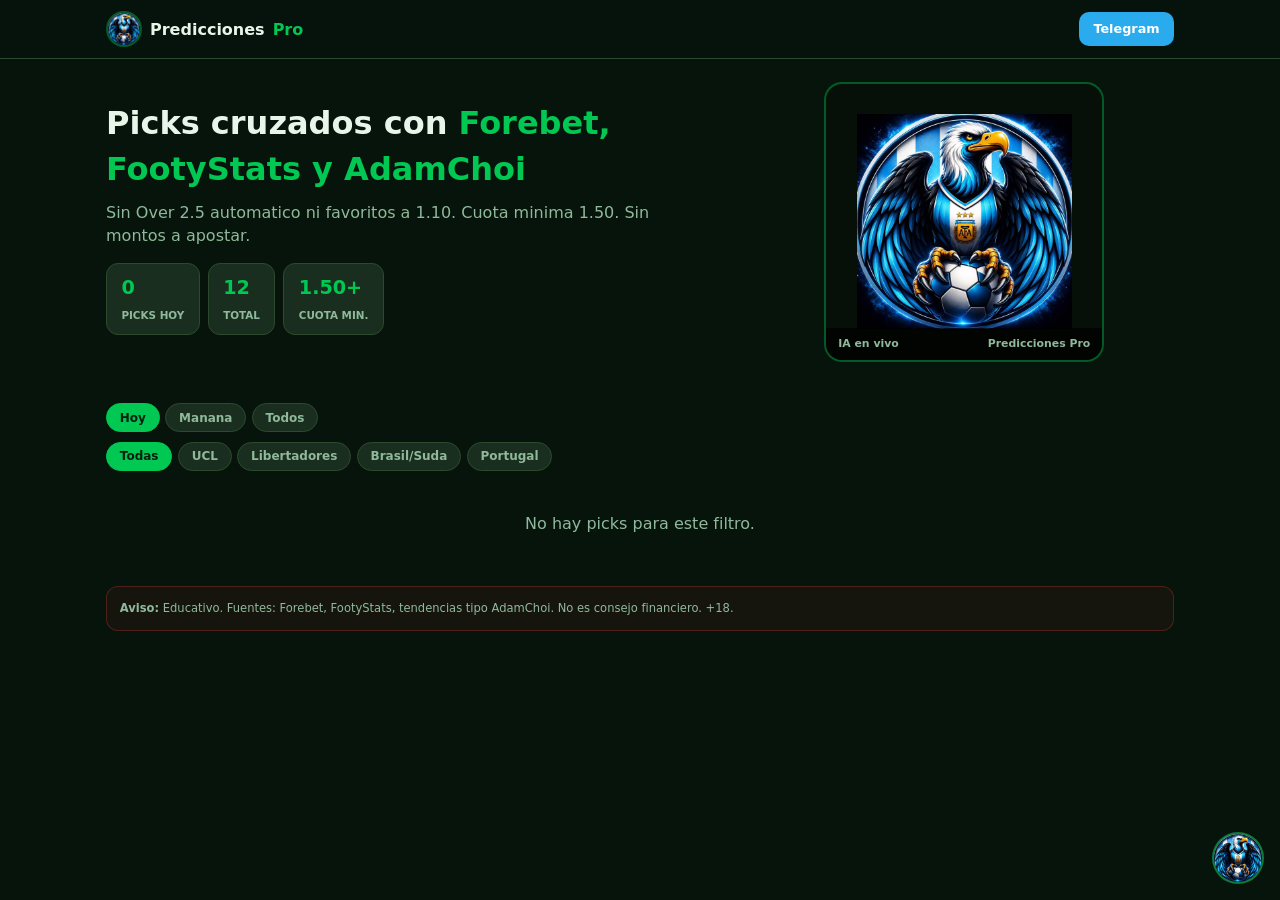
==== docs/index.html @ 0b5fc032 "Fix GitHub Pages 404: self-contained site at repo root Publish a standalone index.html with picks in" ====
<!DOCTYPE html>
<html lang="es">
<head>
<meta charset="UTF-8"/>
<meta name="viewport" content="width=device-width,initial-scale=1"/>
<title>Predicciones Pro</title>
<meta name="theme-color" content="#07140c"/>
<link rel="icon" href="logo-canal.jpeg"/>
<style>
:root{--verde:#00c853;--negro:#07140c;--card:#1a2e20;--borde:#2e4a2e;--texto:#e8f5e9;--muted:#8fb99a;--tg:#2AABEE;--soft:rgba(0,200,83,.14)}
*{box-sizing:border-box;margin:0;padding:0}
body{font-family:system-ui,Segoe UI,Roboto,sans-serif;background:var(--negro);color:var(--texto);line-height:1.45}
a{color:inherit;text-decoration:none}button,input{font-family:inherit}
.wrap{max-width:1100px;margin:0 auto;padding:0 1rem 2rem}
.top{position:sticky;top:0;z-index:20;background:rgba(7,20,12,.95);border-bottom:1px solid var(--borde)}
.top-in{max-width:1100px;margin:0 auto;padding:.7rem 1rem;display:flex;justify-content:space-between;align-items:center}
.brand{font-weight:900;display:flex;align-items:center;gap:.5rem}.brand b{color:var(--verde)}
.brand img{width:36px;height:36px;border-radius:50%;object-fit:cover;border:2px solid rgba(0,200,83,.4)}
.btn{border:none;border-radius:10px;padding:.5rem .9rem;font-weight:800;font-size:.8rem;cursor:pointer;background:var(--tg);color:#fff}
.hero{display:grid;grid-template-columns:1.2fr .8fr;gap:1.2rem;align-items:center;padding-top:1.4rem}
@media(max-width:800px){.hero{grid-template-columns:1fr}}
.hero h1{font-size:clamp(1.4rem,4vw,2rem);font-weight:900;margin:.5rem 0}
.hero h1 span{color:var(--verde)}
.hero p{color:var(--muted);max-width:560px}
.stats{display:flex;gap:.5rem;flex-wrap:wrap;margin:1rem 0}
.stat{background:var(--card);border:1px solid var(--borde);border-radius:12px;padding:.6rem .9rem}
.stat strong{display:block;color:var(--verde);font-size:1.2rem}
.stat small{font-size:.65rem;color:var(--muted);font-weight:700}
.stage{position:relative;border-radius:18px;overflow:hidden;border:2px solid rgba(0,200,83,.4);background:#061008;aspect-ratio:1;max-width:280px;margin:0 auto}
.stage img{width:78%;height:78%;object-fit:contain;display:block;margin:11% auto}
.stage-bar{position:absolute;left:0;right:0;bottom:0;background:rgba(0,0,0,.72);padding:8px 12px;display:flex;justify-content:space-between;font-size:.68rem;font-weight:700;color:var(--muted)}
.filters{display:flex;flex-wrap:wrap;gap:.35rem;margin:.6rem 0}
.fbtn{background:var(--card);border:1px solid var(--borde);color:var(--muted);padding:.4rem .8rem;border-radius:999px;font-size:.75rem;font-weight:700;cursor:pointer}
.fbtn.active{background:var(--verde);border-color:var(--verde);color:#04210f}
.grid{display:grid;grid-template-columns:repeat(auto-fill,minmax(300px,1fr));gap:.85rem}
.card{background:var(--card);border:1px solid var(--borde);border-radius:16px;padding:14px;display:flex;flex-direction:column;gap:9px}
.row{display:flex;justify-content:space-between;align-items:center;gap:.5rem}
.chip{font-size:.62rem;font-weight:800;color:#f6cf6b;background:rgba(255,214,0,.1);border:1px solid rgba(255,214,0,.3);border-radius:999px;padding:3px 8px}
.time{font-size:.66rem;color:var(--muted);font-weight:600}
.conf{display:flex;align-items:center;gap:8px;padding:6px 10px;background:rgba(0,0,0,.28);border-radius:10px}
.cl{font-size:.58rem;font-weight:700;color:rgba(255,255,255,.55);text-transform:uppercase}
.stars{flex:1;text-align:center;color:rgba(255,255,255,.16);letter-spacing:2px}.stars .on{color:var(--verde)}
.lvl{font-size:.65rem;font-weight:800;padding:2px 7px;border-radius:6px;background:var(--soft);color:var(--verde)}
.teams{display:flex;align-items:center;justify-content:space-between;gap:8px}
.team{flex:1;text-align:center;font-weight:800;font-size:.9rem}
.vs{width:30px;height:30px;border-radius:50%;background:#07140c;display:flex;align-items:center;justify-content:center;font-size:.65rem;font-weight:900;color:var(--muted)}
.nums{display:grid;grid-template-columns:1fr 1fr 1fr;gap:6px;text-align:center;font-size:.75rem}
.nums div{background:rgba(0,0,0,.25);border-radius:8px;padding:6px}
.nums b{display:block;color:var(--verde)}
.rec{display:flex;justify-content:space-between;align-items:center;border-top:1px solid var(--borde);padding-top:10px}
.rec small{font-size:.58rem;font-weight:700;color:var(--muted);text-transform:uppercase}
.pick{font-size:.92rem;font-weight:800}
.odds{font-size:1.2rem;font-weight:900;color:var(--verde);background:var(--soft);border:1px solid rgba(0,200,83,.4);padding:6px 11px;border-radius:10px}
.why{font-size:.78rem;color:var(--muted);line-height:1.5}
.why b{color:var(--texto)}
.bul{font-size:.72rem;color:var(--muted);padding-left:1rem}
.rej{font-size:.7rem;color:var(--muted);border:1px solid rgba(255,61,61,.25);background:rgba(255,61,61,.06);padding:8px;border-radius:8px}
.tags{display:flex;flex-wrap:wrap;gap:4px}
.tag{font-size:.58rem;font-weight:700;padding:2px 6px;border:1px solid var(--borde);border-radius:5px;color:var(--muted)}
.tag.ev{color:var(--verde);border-color:rgba(0,200,83,.4);background:var(--soft)}
.share{width:100%;background:rgba(42,171,238,.12);border:1px solid rgba(42,171,238,.35);color:#7dd3fc;border-radius:8px;padding:.45rem;font-size:.72rem;font-weight:700;cursor:pointer}
.empty{grid-column:1/-1;text-align:center;padding:2rem;color:var(--muted)}
.disclaimer{margin-top:1.2rem;border:1px solid rgba(255,61,61,.25);background:rgba(255,61,61,.06);border-radius:12px;padding:.8rem;font-size:.72rem;color:var(--muted)}
.fab{position:fixed;right:16px;bottom:16px;width:52px;height:52px;border-radius:50%;border:2px solid rgba(0,200,83,.5);background:var(--card);padding:0;overflow:hidden;cursor:pointer;z-index:40}
.fab img{width:100%;height:100%;object-fit:cover}
.as{position:fixed;right:16px;bottom:78px;width:min(360px,calc(100vw - 24px));max-height:70vh;display:none;flex-direction:column;background:#102418;border:1px solid var(--borde);border-radius:14px;z-index:40}
.as.open{display:flex}
.as-h{padding:.7rem 1rem;border-bottom:1px solid var(--borde);display:flex;justify-content:space-between;font-weight:800;font-size:.88rem}
.as-b{padding:.7rem;overflow:auto;flex:1}
.msg{font-size:.78rem;padding:.5rem .7rem;border-radius:10px;margin-bottom:.45rem;line-height:1.45}
.bot{background:var(--card);border:1px solid var(--borde)}
.user{background:var(--soft);margin-left:1.5rem}
.as-f{display:flex;gap:.4rem;padding:.6rem;border-top:1px solid var(--borde)}
.as-f input{flex:1;background:var(--card);border:1px solid var(--borde);border-radius:10px;padding:.5rem .7rem;color:var(--texto)}
.as-f button{background:var(--verde);color:#04210f;border:none;border-radius:10px;padding:.5rem .75rem;font-weight:800;cursor:pointer}
</style>
</head>
<body>
<header class="top"><div class="top-in">
  <div class="brand"><img src="logo-canal.jpeg" alt="" onerror="this.style.display='none'"/>Predicciones <b>Pro</b></div>
  <a class="btn" href="https://t.me/" target="_blank" rel="noopener">Telegram</a>
</div></header>
<section class="wrap hero">
  <div>
    <h1>Picks cruzados con <span>Forebet, FootyStats y AdamChoi</span></h1>
    <p>Sin Over 2.5 automatico ni favoritos a 1.10. Cuota minima 1.50. Sin montos a apostar.</p>
    <div class="stats">
      <div class="stat"><strong id="st-hoy">-</strong><small>PICKS HOY</small></div>
      <div class="stat"><strong id="st-total">-</strong><small>TOTAL</small></div>
      <div class="stat"><strong>1.50+</strong><small>CUOTA MIN.</small></div>
    </div>
  </div>
  <div class="stage">
    <img src="logo-canal.jpeg" alt="" onerror="this.style.display='none'"/>
    <div class="stage-bar"><span>IA en vivo</span><span>Predicciones Pro</span></div>
  </div>
</section>
<div class="wrap" id="picks">
  <div class="filters" id="dayf">
    <button class="fbtn active" data-k="hoy" type="button">Hoy</button>
    <button class="fbtn" data-k="manana" type="button">Manana</button>
    <button class="fbtn" data-k="all" type="button">Todos</button>
  </div>
  <div class="filters" id="lgf">
    <button class="fbtn active" data-k="all" type="button">Todas</button>
    <button class="fbtn" data-k="ucl" type="button">UCL</button>
    <button class="fbtn" data-k="lib" type="button">Libertadores</button>
    <button class="fbtn" data-k="bra" type="button">Brasil/Suda</button>
    <button class="fbtn" data-k="por" type="button">Portugal</button>
  </div>
  <div class="grid" id="grid"></div>
  <p class="disclaimer"><strong>Aviso:</strong> Educativo. Fuentes: Forebet, FootyStats, tendencias tipo AdamChoi. No es consejo financiero. +18.</p>
</div>
<button class="fab" id="fab" type="button"><img src="logo-canal.jpeg" alt="IA" onerror="this.style.display='none'"/></button>
<div class="as" id="as">
  <div class="as-h">Asistente <button type="button" id="asx" style="background:none;border:none;color:var(--muted);cursor:pointer">X</button></div>
  <div class="as-b" id="asb"><div class="msg bot">Preguntame por un partido o por que no va un favorito corto. Cuota minima 1.50.</div></div>
  <div class="as-f"><input id="asi" placeholder="Ej: por que Under en Napoli"/><button type="button" id="ass">Enviar</button></div>
</div>
<script>
const PICKS = [{"id": "liv-atm", "league": "UCL", "leagueKey": "ucl", "kickoff": "2026-09-09T19:00:00.000Z", "home": "Liverpool", "away": "Atlético Madrid", "market": "Ambos marcan (BTTS Sí)", "odds": 1.58, "impliedPct": 63.3, "modelPct": 73, "evPct": 15.3, "conf": 78, "sources": ["Forebet", "FootyStats"], "bullets": ["Forebet: 73% BTTS / marcador 2-1 / media 2.83 goles", "H2H: 9 partidos, media 2.89 goles", "1X2: 1.70 / 4.10 / 4.60 — Liverpool no es value"], "analysis": "El error típico es ir al 1 de Liverpool @ 1.69. Forebet le da 36% al local. Donde hay precio es BTTS: Forebet 73% vs implícita 63% @ 1.58.", "rejected": "Se descarta Liverpool gana @ 1.69."}, {"id": "nap-ars", "league": "UCL", "leagueKey": "ucl", "kickoff": "2026-09-09T19:00:00.000Z", "home": "Napoli", "away": "Arsenal", "market": "Menos de 2.5 goles", "odds": 1.88, "impliedPct": 53.2, "modelPct": 68, "evPct": 27.8, "conf": 80, "sources": ["Forebet", "FootyStats", "AdamChoi"], "bullets": ["Forebet: 0-1, media 1.97, BTTS No 57%", "Arsenal Under 2.5 en 4 UCL de visitante", "H2H media 1.75, Arsenal ganó 3 de 4"], "analysis": "No es un Over. Forebet proyecta 0-1 (media 1.97). Under @ 1.88 implica 53% y el modelo ~68%. Arsenal @ 1.74 no es value (44% vs 57%).", "rejected": "Se descarta Arsenal gana @ 1.74."}, {"id": "spo-gal", "league": "UCL", "leagueKey": "ucl", "kickoff": "2026-09-09T19:00:00.000Z", "home": "Sporting CP", "away": "Galatasaray", "market": "BTTS No", "odds": 2.3, "impliedPct": 43.5, "modelPct": 57, "evPct": 31.1, "conf": 74, "sources": ["Forebet", "AdamChoi"], "bullets": ["Forebet: 3-0 Sporting, BTTS No 57%", "Galatasaray: 0 goles en 4 visitas UCL", "Sporting @ 1.83 casi en línea, sin edge"], "analysis": "Forebet ve 3-0. Gala no marcó en 4 UCL de visitante. BTTS No @ 2.30 paga modelo 57% vs implícita 43%.", "rejected": "Se descarta BTTS Sí @ 1.57 y Sporting @ 1.83."}, {"id": "stu-vik", "league": "UCL", "leagueKey": "ucl", "kickoff": "2026-09-09T16:45:00.000Z", "home": "Stuttgart", "away": "Viking", "market": "Ambos marcan (BTTS Sí)", "odds": 1.58, "impliedPct": 63.3, "modelPct": 74, "evPct": 16.9, "conf": 76, "sources": ["Forebet"], "bullets": ["Forebet: 3-3, media 3.07, BTTS 74%", "Stuttgart @ 1.24 queda fuera (mínimo 1.50)"], "analysis": "Stuttgart 1.24 no se publica. Forebet ve 3-3 y 74% BTTS. @ 1.58 el modelo está 11 puntos arriba de la implícita.", "rejected": "Se descarta Stuttgart @ 1.24 y Over 2.5 @ 1.26."}, {"id": "pal-ldu", "league": "Libertadores", "leagueKey": "lib", "kickoff": "2026-09-09T22:00:00.000Z", "home": "Palmeiras", "away": "LDU", "market": "Menos de 2.5 goles", "odds": 1.86, "impliedPct": 53.8, "modelPct": 58, "evPct": 7.9, "conf": 68, "sources": ["Forebet", "FootyStats"], "bullets": ["Forebet: 1-0, media 2.35", "Palmeiras @ 1.25 se descarta"], "analysis": "Palmeiras 1.25 no se toca. Forebet 1-0 y media 2.35: Under 2.5 @ 1.86. Confianza no máxima por H2H corto.", "rejected": "Se descarta Palmeiras @ 1.25."}, {"id": "san-cam", "league": "Sudamericana", "leagueKey": "bra", "kickoff": "2026-09-09T22:00:00.000Z", "home": "Santos", "away": "Atlético Mineiro", "market": "Más de 2.5 goles", "odds": 2.3, "impliedPct": 43.5, "modelPct": 58, "evPct": 33.4, "conf": 70, "sources": ["FootyStats"], "bullets": ["H2H 48 partidos, media 2.94", "1X2 abierto 2.27 / 3.12 / 3.17"], "analysis": "48 H2H con media 2.94. Over @ 2.30 (implícita 43%). El Under @ 1.60 choca con el historial.", "rejected": "Se descarta Under 2.5 @ 1.60."}, {"id": "mor-ben", "league": "Liga Portugal", "leagueKey": "por", "kickoff": "2026-09-09T19:45:00.000Z", "home": "Moreirense", "away": "Benfica", "market": "BTTS No", "odds": 1.61, "impliedPct": 62.1, "modelPct": 62, "evPct": -0.2, "conf": 72, "sources": ["Forebet", "AdamChoi"], "bullets": ["Benfica invicto 38 en Liga Portugal", "Benfica @ 1.16 se descarta"], "analysis": "No se publica Benfica @ 1.16. El mercado accesible es BTTS No @ 1.61.", "rejected": "Se descarta Benfica @ 1.16."}, {"id": "est-cor", "league": "Libertadores", "leagueKey": "lib", "kickoff": "2026-09-10T00:30:00.000Z", "home": "Estudiantes", "away": "Corinthians", "market": "Gana Estudiantes", "odds": 2.24, "impliedPct": 44.6, "modelPct": 48, "evPct": 7.5, "conf": 73, "sources": ["Forebet"], "bullets": ["Forebet pick del día Libertadores", "Estudiantes invicto 8 locales en copa"], "analysis": "Uno de los pocos 1X2 que pasa 1.50. Forebet lo marca como pick del día. Under 2.5 @ 1.39 queda afuera.", "rejected": "Se descarta Under 2.5 @ 1.39."}, {"id": "bay-bod", "league": "UCL", "leagueKey": "ucl", "kickoff": "2026-09-10T19:00:00.000Z", "home": "Bayern", "away": "Bodø/Glimt", "market": "Ambos marcan (BTTS Sí)", "odds": 1.65, "impliedPct": 60.6, "modelPct": 62, "evPct": 2.3, "conf": 71, "sources": ["Forebet", "AdamChoi"], "bullets": ["Bodø Over 2.5 en 12 UCL seguidos", "Bayern @ 1.10 y Over 2.5 @ 1.12 fuera"], "analysis": "Bayern y Over 2.5 no se publican por cuota. La vía 1.50+ es BTTS @ 1.65.", "rejected": "Se descarta Bayern @ 1.10."}, {"id": "psv-sha", "league": "UCL", "leagueKey": "ucl", "kickoff": "2026-09-10T16:45:00.000Z", "home": "PSV", "away": "Shakhtar", "market": "Más de 3.5 goles", "odds": 2.14, "impliedPct": 46.7, "modelPct": 57, "evPct": 22.0, "conf": 75, "sources": ["Forebet", "FootyStats"], "bullets": ["Forebet 3-1, media 3.98", "PSV @ 1.42 y Over 2.5 @ 1.43 fuera"], "analysis": "Media 3.98. Over 2.5 @ 1.43 no se publica. Over 3.5 @ 2.14 todavía paga.", "rejected": "Se descarta PSV @ 1.42."}, {"id": "mun-sab", "league": "UCL", "leagueKey": "ucl", "kickoff": "2026-09-10T19:00:00.000Z", "home": "Manchester United", "away": "Sabah", "market": "Más de 3.5 goles", "odds": 1.65, "impliedPct": 60.6, "modelPct": 58, "evPct": -4.3, "conf": 72, "sources": ["FootyStats"], "bullets": ["United @ 1.11 y Over 2.5 @ 1.24 se descartan"], "analysis": "United 1.11 no se toca. Over 3.5 @ 1.65 es el primer precio que cumple 1.50.", "rejected": "Se descarta United @ 1.11."}, {"id": "fen-rom", "league": "UCL", "leagueKey": "ucl", "kickoff": "2026-09-10T16:45:00.000Z", "home": "Fenerbahçe", "away": "Roma", "market": "Gana Roma", "odds": 2.15, "impliedPct": 46.5, "modelPct": 40, "evPct": -14.0, "conf": 66, "sources": ["Forebet", "FootyStats"], "bullets": ["Forebet 38-22-40, predice 1-2", "BTTS @ 1.60 sin value"], "analysis": "Partido parejo. Forebet se inclina a Roma. Edge chico: confianza Media-Alta.", "rejected": "Se descarta BTTS Sí @ 1.60."}];

const TZ = "America/Argentina/Buenos_Aires";
function ymd(iso){return new Date(iso).toLocaleDateString("en-CA",{timeZone:TZ});}
function today(){return new Date().toLocaleDateString("en-CA",{timeZone:TZ});}
function tomorrow(){
  var p = today().split("-");
  var dt = new Date(Number(p[0]), Number(p[1])-1, Number(p[2])+1);
  var m = String(dt.getMonth()+1); if(m.length<2) m="0"+m;
  var d = String(dt.getDate()); if(d.length<2) d="0"+d;
  return dt.getFullYear()+"-"+m+"-"+d;
}
function clock(iso){return new Date(iso).toLocaleString("es-AR",{timeZone:TZ,weekday:"short",hour:"2-digit",minute:"2-digit"});}
function bucket(iso){
  var d = ymd(iso);
  if(d===today()) return "hoy";
  if(d===tomorrow()) return "manana";
  return "prox";
}
function stars(c){
  var n = c>=78?5:c>=72?4:3;
  var s="";
  for(var i=1;i<=5;i++) s += '<span class="'+(i<=n?"on":"")+'">*</span>';
  return s;
}
function lvl(c){return c>=78?"Maxima":c>=72?"Alta":"Media-Alta";}
function esc(t){return String(t);}

var dayF="hoy", lgF="all";
function list(){
  return PICKS.filter(function(p){
    var b=bucket(p.kickoff);
    if(dayF!=="all" && b!==dayF) return false;
    if(lgF!=="all" && p.leagueKey!==lgF) return false;
    return true;
  }).sort(function(a,b){return b.conf-a.conf;});
}
function card(p){
  var when = bucket(p.kickoff)==="hoy"?"Hoy":(bucket(p.kickoff)==="manana"?"Man.":"Prox");
  var bullets = p.bullets.map(function(b){return "<li>"+esc(b)+"</li>";}).join("");
  var tags = p.sources.map(function(s){return '<span class="tag">'+esc(s)+"</span>";}).join("") + '<span class="tag ev">EV +'+p.evPct+"%</span>";
  var share = "https://t.me/share/url?url="+encodeURIComponent(location.href)+"&text="+encodeURIComponent(p.home+" vs "+p.away+" | "+p.market+" @ "+p.odds);
  return '<article class="card">'
    +'<div class="row"><span class="chip">'+esc(p.league)+'</span><span class="time">'+when+" · "+clock(p.kickoff)+"</span></div>"
    +'<div class="conf"><span class="cl">Confianza</span><div class="stars">'+stars(p.conf)+'</div><span class="lvl">'+lvl(p.conf)+"</span></div>"
    +'<div class="teams"><div class="team">'+esc(p.home)+'</div><div class="vs">VS</div><div class="team">'+esc(p.away)+"</div></div>"
    +'<div class="rec"><div><small>Pick 1.50+</small><div class="pick">'+esc(p.market)+'</div></div><div class="odds">'+p.odds.toFixed(2)+"</div></div>"
    +'<div class="nums"><div>Modelo<b>'+p.modelPct+'%</b></div><div>Implicita<b>'+p.impliedPct+'%</b></div><div>EV<b>+'+p.evPct+"%</b></div></div>"
    +'<ul class="bul">'+bullets+"</ul>"
    +'<p class="why"><b>Por que este pick:</b> '+esc(p.analysis)+"</p>"
    +'<p class="rej">'+esc(p.rejected)+"</p>"
    +'<div class="tags">'+tags+"</div>"
    +'<button class="share" type="button" data-share="'+share+'">Compartir en Telegram</button>'
    +"</article>";
}
function render(){
  var L=list();
  document.getElementById("st-hoy").textContent = PICKS.filter(function(p){return bucket(p.kickoff)==="hoy";}).length;
  document.getElementById("st-total").textContent = PICKS.length;
  document.getElementById("grid").innerHTML = L.length ? L.map(card).join("") : '<div class="empty">No hay picks para este filtro.</div>';
  var btns = document.querySelectorAll(".share");
  for(var i=0;i<btns.length;i++){
    btns[i].onclick = function(){ location.href = this.getAttribute("data-share"); };
  }
}
function bind(sel, key, store){
  var nodes = document.querySelectorAll(sel+" .fbtn");
  for(var i=0;i<nodes.length;i++){
    nodes[i].onclick = function(){
      var all = this.parentNode.querySelectorAll(".fbtn");
      for(var j=0;j<all.length;j++) all[j].className="fbtn";
      this.className="fbtn active";
      if(store==="day") dayF=this.getAttribute("data-k");
      else lgF=this.getAttribute("data-k");
      render();
    };
  }
}
bind("#dayf","day","day");
bind("#lgf","lg","lg");
render();

var asEl=document.getElementById("as"), asb=document.getElementById("asb");
document.getElementById("fab").onclick=function(){ asEl.classList.toggle("open"); };
document.getElementById("asx").onclick=function(){ asEl.classList.remove("open"); };
function add(t,w){ var d=document.createElement("div"); d.className="msg "+w; d.textContent=t; asb.appendChild(d); asb.scrollTop=asb.scrollHeight; }
function answer(q){
  var t=q.toLowerCase();
  var top=PICKS.slice().sort(function(a,b){return b.conf-a.conf;}).slice(0,4);
  if(/hoy|mejor|top|pick/.test(t)){
    var s="Picks con mas confianza:\n";
    for(var i=0;i<top.length;i++) s+="• "+top[i].home+" vs "+top[i].away+": "+top[i].market+" @ "+top[i].odds+"\n";
    return s;
  }
  for(var i=0;i<PICKS.length;i++){
    var p=PICKS[i];
    if(t.indexOf(p.home.toLowerCase())>=0 || t.indexOf(p.away.toLowerCase().split(" ")[0].toLowerCase())>=0){
      return p.home+" vs "+p.away+": "+p.market+" @ "+p.odds+". "+p.analysis;
    }
  }
  if(/1.50|cuota/.test(t)) return "Solo se publican mercados desde 1.50. Favoritos a 1.10 no entran.";
  return "Preguntame por un partido (Liverpool, Napoli, Sporting) o por la regla de cuota 1.50.";
}
function send(){
  var inp=document.getElementById("asi");
  var q=inp.value.trim();
  if(!q) return;
  inp.value="";
  add(q,"user");
  add(answer(q),"bot");
}
document.getElementById("ass").onclick=send;
document.getElementById("asi").addEventListener("keydown", function(e){ if(e.key==="Enter") send(); });

</script>
</body>
</html>
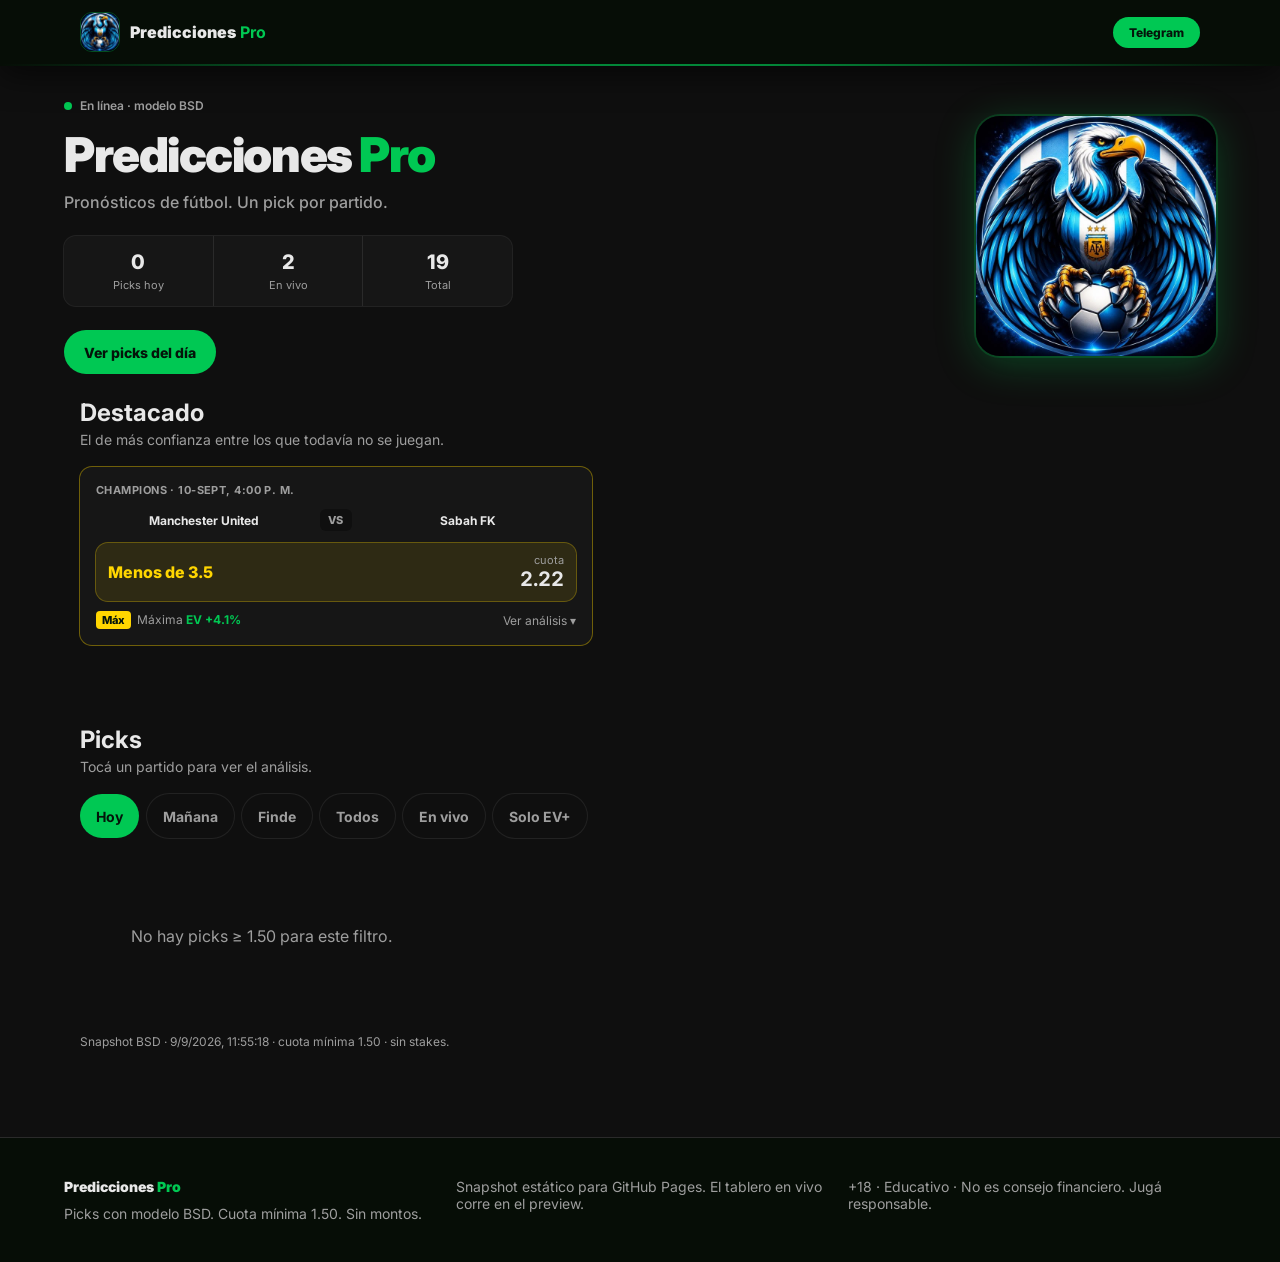
==== commit 98a736df: "Snapshot GitHub Pages: escudos reales y picks BSD actuales." ====
--- a/docs/index.html
+++ b/docs/index.html
@@ -4,234 +4,265 @@
 <meta charset="UTF-8"/>
 <meta name="viewport" content="width=device-width,initial-scale=1"/>
 <title>Predicciones Pro</title>
-<meta name="theme-color" content="#07140c"/>
+<meta name="theme-color" content="#0f0f0f"/>
 <link rel="icon" href="logo-canal.jpeg"/>
+<link rel="preconnect" href="https://fonts.googleapis.com"/>
+<link rel="preconnect" href="https://media.api-sports.io"/>
+<link href="https://fonts.googleapis.com/css2?family=Inter:wght@400;600;700;800;900&display=swap" rel="stylesheet"/>
 <style>
-:root{--verde:#00c853;--negro:#07140c;--card:#1a2e20;--borde:#2e4a2e;--texto:#e8f5e9;--muted:#8fb99a;--tg:#2AABEE;--soft:rgba(0,200,83,.14)}
+:root{--bg:#0f0f0f;--nav:#060d06;--card:#161616;--fg:#e8e8e8;--muted:#9e9e9e;--primary:#00c853;--primary-fg:#04140a;--accent:#ffd600;--border:#2a2a2a;--danger:#ef5350;--tg:#2aabee}
 *{box-sizing:border-box;margin:0;padding:0}
-body{font-family:system-ui,Segoe UI,Roboto,sans-serif;background:var(--negro);color:var(--texto);line-height:1.45}
-a{color:inherit;text-decoration:none}button,input{font-family:inherit}
-.wrap{max-width:1100px;margin:0 auto;padding:0 1rem 2rem}
-.top{position:sticky;top:0;z-index:20;background:rgba(7,20,12,.95);border-bottom:1px solid var(--borde)}
-.top-in{max-width:1100px;margin:0 auto;padding:.7rem 1rem;display:flex;justify-content:space-between;align-items:center}
-.brand{font-weight:900;display:flex;align-items:center;gap:.5rem}.brand b{color:var(--verde)}
-.brand img{width:36px;height:36px;border-radius:50%;object-fit:cover;border:2px solid rgba(0,200,83,.4)}
-.btn{border:none;border-radius:10px;padding:.5rem .9rem;font-weight:800;font-size:.8rem;cursor:pointer;background:var(--tg);color:#fff}
-.hero{display:grid;grid-template-columns:1.2fr .8fr;gap:1.2rem;align-items:center;padding-top:1.4rem}
-@media(max-width:800px){.hero{grid-template-columns:1fr}}
-.hero h1{font-size:clamp(1.4rem,4vw,2rem);font-weight:900;margin:.5rem 0}
-.hero h1 span{color:var(--verde)}
-.hero p{color:var(--muted);max-width:560px}
-.stats{display:flex;gap:.5rem;flex-wrap:wrap;margin:1rem 0}
-.stat{background:var(--card);border:1px solid var(--borde);border-radius:12px;padding:.6rem .9rem}
-.stat strong{display:block;color:var(--verde);font-size:1.2rem}
-.stat small{font-size:.65rem;color:var(--muted);font-weight:700}
-.stage{position:relative;border-radius:18px;overflow:hidden;border:2px solid rgba(0,200,83,.4);background:#061008;aspect-ratio:1;max-width:280px;margin:0 auto}
-.stage img{width:78%;height:78%;object-fit:contain;display:block;margin:11% auto}
-.stage-bar{position:absolute;left:0;right:0;bottom:0;background:rgba(0,0,0,.72);padding:8px 12px;display:flex;justify-content:space-between;font-size:.68rem;font-weight:700;color:var(--muted)}
-.filters{display:flex;flex-wrap:wrap;gap:.35rem;margin:.6rem 0}
-.fbtn{background:var(--card);border:1px solid var(--borde);color:var(--muted);padding:.4rem .8rem;border-radius:999px;font-size:.75rem;font-weight:700;cursor:pointer}
-.fbtn.active{background:var(--verde);border-color:var(--verde);color:#04210f}
-.grid{display:grid;grid-template-columns:repeat(auto-fill,minmax(300px,1fr));gap:.85rem}
-.card{background:var(--card);border:1px solid var(--borde);border-radius:16px;padding:14px;display:flex;flex-direction:column;gap:9px}
-.row{display:flex;justify-content:space-between;align-items:center;gap:.5rem}
-.chip{font-size:.62rem;font-weight:800;color:#f6cf6b;background:rgba(255,214,0,.1);border:1px solid rgba(255,214,0,.3);border-radius:999px;padding:3px 8px}
-.time{font-size:.66rem;color:var(--muted);font-weight:600}
-.conf{display:flex;align-items:center;gap:8px;padding:6px 10px;background:rgba(0,0,0,.28);border-radius:10px}
-.cl{font-size:.58rem;font-weight:700;color:rgba(255,255,255,.55);text-transform:uppercase}
-.stars{flex:1;text-align:center;color:rgba(255,255,255,.16);letter-spacing:2px}.stars .on{color:var(--verde)}
-.lvl{font-size:.65rem;font-weight:800;padding:2px 7px;border-radius:6px;background:var(--soft);color:var(--verde)}
-.teams{display:flex;align-items:center;justify-content:space-between;gap:8px}
-.team{flex:1;text-align:center;font-weight:800;font-size:.9rem}
-.vs{width:30px;height:30px;border-radius:50%;background:#07140c;display:flex;align-items:center;justify-content:center;font-size:.65rem;font-weight:900;color:var(--muted)}
-.nums{display:grid;grid-template-columns:1fr 1fr 1fr;gap:6px;text-align:center;font-size:.75rem}
-.nums div{background:rgba(0,0,0,.25);border-radius:8px;padding:6px}
-.nums b{display:block;color:var(--verde)}
-.rec{display:flex;justify-content:space-between;align-items:center;border-top:1px solid var(--borde);padding-top:10px}
-.rec small{font-size:.58rem;font-weight:700;color:var(--muted);text-transform:uppercase}
-.pick{font-size:.92rem;font-weight:800}
-.odds{font-size:1.2rem;font-weight:900;color:var(--verde);background:var(--soft);border:1px solid rgba(0,200,83,.4);padding:6px 11px;border-radius:10px}
-.why{font-size:.78rem;color:var(--muted);line-height:1.5}
-.why b{color:var(--texto)}
-.bul{font-size:.72rem;color:var(--muted);padding-left:1rem}
-.rej{font-size:.7rem;color:var(--muted);border:1px solid rgba(255,61,61,.25);background:rgba(255,61,61,.06);padding:8px;border-radius:8px}
-.tags{display:flex;flex-wrap:wrap;gap:4px}
-.tag{font-size:.58rem;font-weight:700;padding:2px 6px;border:1px solid var(--borde);border-radius:5px;color:var(--muted)}
-.tag.ev{color:var(--verde);border-color:rgba(0,200,83,.4);background:var(--soft)}
-.share{width:100%;background:rgba(42,171,238,.12);border:1px solid rgba(42,171,238,.35);color:#7dd3fc;border-radius:8px;padding:.45rem;font-size:.72rem;font-weight:700;cursor:pointer}
-.empty{grid-column:1/-1;text-align:center;padding:2rem;color:var(--muted)}
-.disclaimer{margin-top:1.2rem;border:1px solid rgba(255,61,61,.25);background:rgba(255,61,61,.06);border-radius:12px;padding:.8rem;font-size:.72rem;color:var(--muted)}
-.fab{position:fixed;right:16px;bottom:16px;width:52px;height:52px;border-radius:50%;border:2px solid rgba(0,200,83,.5);background:var(--card);padding:0;overflow:hidden;cursor:pointer;z-index:40}
-.fab img{width:100%;height:100%;object-fit:cover}
-.as{position:fixed;right:16px;bottom:78px;width:min(360px,calc(100vw - 24px));max-height:70vh;display:none;flex-direction:column;background:#102418;border:1px solid var(--borde);border-radius:14px;z-index:40}
-.as.open{display:flex}
-.as-h{padding:.7rem 1rem;border-bottom:1px solid var(--borde);display:flex;justify-content:space-between;font-weight:800;font-size:.88rem}
-.as-b{padding:.7rem;overflow:auto;flex:1}
-.msg{font-size:.78rem;padding:.5rem .7rem;border-radius:10px;margin-bottom:.45rem;line-height:1.45}
-.bot{background:var(--card);border:1px solid var(--borde)}
-.user{background:var(--soft);margin-left:1.5rem}
-.as-f{display:flex;gap:.4rem;padding:.6rem;border-top:1px solid var(--borde)}
-.as-f input{flex:1;background:var(--card);border:1px solid var(--borde);border-radius:10px;padding:.5rem .7rem;color:var(--texto)}
-.as-f button{background:var(--verde);color:#04210f;border:none;border-radius:10px;padding:.5rem .75rem;font-weight:800;cursor:pointer}
+html,body{background:var(--bg);color:var(--fg);font-family:Inter,system-ui,sans-serif;-webkit-font-smoothing:antialiased}
+button{font-family:inherit;cursor:pointer;color:inherit}
+a{color:inherit;text-decoration:none}
+.wrap{max-width:72rem;margin:0 auto;padding:0 1rem}
+.nav{position:sticky;top:0;z-index:20;background:var(--nav);box-shadow:0 8px 32px rgba(0,0,0,.6)}
+.nav::after{content:"";display:block;height:2px;background:linear-gradient(90deg,transparent,var(--primary) 40%,var(--primary) 60%,transparent);opacity:.65}
+.nav-in{max-width:72rem;margin:0 auto;height:64px;padding:0 1rem;display:flex;align-items:center;justify-content:space-between;gap:12px}
+.brand{display:flex;align-items:center;gap:10px;font-weight:900}
+.brand img{width:40px;height:40px;border-radius:12px;object-fit:cover;border:1px solid rgba(0,200,83,.35)}
+.brand b{color:var(--primary)}
+.tg{background:var(--primary);color:var(--primary-fg);border:0;border-radius:999px;padding:8px 16px;font-size:12px;font-weight:800}
+.hero{display:flex;flex-direction:column;align-items:center;gap:2rem;padding:2rem 0 1.5rem}
+@media(min-width:768px){.hero{flex-direction:row;justify-content:space-between}}
+.live{display:flex;align-items:center;gap:8px;font-size:12px;font-weight:600;color:var(--muted);margin-bottom:12px}
+.dot{width:8px;height:8px;border-radius:99px;background:var(--primary);box-shadow:0 0 0 0 rgba(0,200,83,.55);animation:pulse 1.6s ease-out infinite}
+@keyframes pulse{0%{box-shadow:0 0 0 0 rgba(0,200,83,.55)}70%{box-shadow:0 0 0 7px transparent}}
+h1{font-size:clamp(2rem,5vw,3rem);font-weight:900;letter-spacing:-.03em}
+.sub{margin-top:8px;color:var(--muted);font-weight:500}
+.stats{margin-top:1.5rem;max-width:28rem;display:flex;overflow:hidden;border-radius:12px;background:var(--card);box-shadow:0 0 0 1px rgba(255,255,255,.08)}
+.stat{flex:1;text-align:center;padding:14px 8px;border-right:1px solid var(--border)}
+.stat:last-child{border-right:0}
+.stat strong{display:block;font-size:1.25rem;font-weight:800}
+.stat small{display:block;margin-top:4px;font-size:11px;color:var(--muted)}
+.cta{display:inline-flex;margin-top:1.5rem;min-height:44px;align-items:center;background:var(--primary);color:var(--primary-fg);border-radius:999px;padding:0 20px;font-size:14px;font-weight:800}
+.mascot{width:208px;height:208px;border-radius:24px;overflow:hidden;box-shadow:0 8px 40px rgba(0,200,83,.28),0 0 0 2px rgba(0,200,83,.2);flex-shrink:0}
+@media(min-width:768px){.mascot{width:240px;height:240px;order:2}.hero-copy{order:1;flex:1}}
+.mascot img{width:100%;height:100%;object-fit:cover;object-position:top}
+.sec{padding:0 0 2.5rem}
+.sec h2{font-size:1.5rem;font-weight:700}
+.hint{margin-top:4px;font-size:14px;color:var(--muted)}
+.filters{display:flex;flex-wrap:wrap;gap:8px;margin-top:1.2rem}
+.chip{min-height:44px;border:0;border-radius:999px;padding:0 16px;font-size:14px;font-weight:700;color:var(--muted);background:transparent;box-shadow:0 0 0 1px rgba(255,255,255,.08)}
+.chip.on{background:var(--primary);color:var(--primary-fg);box-shadow:none}
+.grid{margin-top:1.5rem;display:grid;gap:16px}
+@media(min-width:768px){.grid{grid-template-columns:1fr 1fr}}
+@media(min-width:1200px){.grid{grid-template-columns:1fr 1fr 1fr}}
+.card{background:var(--card);border-radius:12px;padding:16px;box-shadow:0 0 0 1px rgba(255,255,255,.08);text-align:left;width:100%}
+.card.max{box-shadow:0 0 0 1px rgba(255,214,0,.4)}
+.card:hover{box-shadow:0 0 0 1px rgba(0,200,83,.45)}
+.meta{display:flex;justify-content:space-between;gap:8px;font-size:11px;font-weight:700;letter-spacing:.04em;text-transform:uppercase;color:var(--muted)}
+.live-tag{color:var(--danger);flex-shrink:0}
+.match{margin-top:12px;display:grid;grid-template-columns:1fr auto 1fr;align-items:center;gap:8px}
+.team{display:flex;flex-direction:column;align-items:center;gap:6px;min-width:0}
+.esc{width:48px;height:48px;object-fit:contain;filter:drop-shadow(0 2px 4px rgba(0,0,0,.45))}
+.esc-fb{width:48px;height:48px;border-radius:999px;background:#141414;display:flex;align-items:center;justify-content:center;font-weight:900;color:var(--muted);font-size:12px;box-shadow:0 0 0 1px rgba(255,255,255,.08)}
+.tname{max-width:100%;font-size:12px;font-weight:700;white-space:nowrap;overflow:hidden;text-overflow:ellipsis}
+.vs{font-size:11px;font-weight:800;letter-spacing:.08em;color:var(--muted);padding:4px 8px;border-radius:6px;background:var(--bg)}
+.score{font-size:20px;font-weight:900;letter-spacing:.04em}
+.rec{margin-top:12px;display:flex;align-items:center;justify-content:space-between;gap:12px;border-radius:12px;padding:10px 12px;background:rgba(255,214,0,.1);box-shadow:0 0 0 1px rgba(255,214,0,.35)}
+.rec .mkt{font-weight:800;color:var(--accent);text-align:left}
+.cuota{text-align:right}
+.cuota small{display:block;font-size:11px;color:var(--muted)}
+.cuota b{font-size:20px;font-variant-numeric:tabular-nums}
+.foot{margin-top:10px;display:flex;align-items:center;justify-content:space-between;gap:8px;font-size:12px;color:var(--muted)}
+.ev{font-weight:700}
+.ev.pos{color:var(--primary)}
+.maxb{display:inline-block;margin-right:6px;background:var(--accent);color:#04140a;font-size:11px;font-weight:800;padding:2px 6px;border-radius:4px}
+.more{display:none;margin-top:12px;padding-top:12px;border-top:1px solid var(--border)}
+.card.open .more{display:block}
+.nums{display:grid;grid-template-columns:1fr 1fr 1fr;gap:8px;text-align:center;font-size:12px}
+.nums div{background:var(--bg);border-radius:8px;padding:8px}
+.nums span{display:block;color:var(--muted)}
+.nums b{color:var(--primary)}
+.bar{margin-top:10px}
+.bar-l{display:flex;justify-content:space-between;font-size:11px;color:var(--muted);margin-bottom:4px}
+.bar-g{display:flex;height:6px;overflow:hidden;border-radius:99px;background:var(--bg)}
+.bar-g i:first-child{background:var(--primary)}
+.bar-g i:nth-child(2){background:var(--muted)}
+.bar-g i:last-child{background:rgba(232,232,232,.4)}
+.why{margin-top:10px;font-size:14px;line-height:1.55;color:var(--muted)}
+.why b{color:var(--fg)}
+.bul{margin-top:8px;font-size:12px;color:var(--muted)}
+.bul li{margin:4px 0 0 1rem}
+.rej{margin-top:10px;padding:10px;border-radius:12px;background:rgba(239,83,80,.08);font-size:12px;color:var(--muted)}
+.share{display:block;margin-top:10px;text-align:center;border-radius:12px;padding:10px;background:rgba(42,171,238,.1);color:var(--tg);font-size:12px;font-weight:700}
+.empty{padding:4rem 0;text-align:center;color:var(--muted)}
+.foot-site{margin-top:3rem;border-top:1px solid var(--border);background:var(--nav);padding:2.5rem 1rem;font-size:14px;color:var(--muted)}
+.foot-grid{max-width:72rem;margin:0 auto;display:grid;gap:1.5rem}
+@media(min-width:640px){.foot-grid{grid-template-columns:1fr 1fr 1fr}}
+.feat{max-width:32rem;margin-bottom:2.5rem}
+.feat .card{width:100%}
+.stamp{margin-top:1.5rem;font-size:12px;color:var(--muted)}
 </style>
 </head>
 <body>
-<header class="top"><div class="top-in">
-  <div class="brand"><img src="logo-canal.jpeg" alt="" onerror="this.style.display='none'"/>Predicciones <b>Pro</b></div>
-  <a class="btn" href="https://t.me/" target="_blank" rel="noopener">Telegram</a>
+<header class="nav"><div class="nav-in">
+  <a class="brand" href="./"><img src="logo-canal.jpeg" alt=""/><span>Predicciones<b> Pro</b></span></a>
+  <a class="tg" href="https://t.me/" target="_blank" rel="noopener">Telegram</a>
 </div></header>
+
 <section class="wrap hero">
-  <div>
-    <h1>Picks cruzados con <span>Forebet, FootyStats y AdamChoi</span></h1>
-    <p>Sin Over 2.5 automatico ni favoritos a 1.10. Cuota minima 1.50. Sin montos a apostar.</p>
+  <div class="hero-copy">
+    <p class="live"><span class="dot"></span> En línea · modelo BSD</p>
+    <h1>Predicciones<span style="color:var(--primary)"> Pro</span></h1>
+    <p class="sub">Pronósticos de fútbol. Un pick por partido.</p>
     <div class="stats">
-      <div class="stat"><strong id="st-hoy">-</strong><small>PICKS HOY</small></div>
-      <div class="stat"><strong id="st-total">-</strong><small>TOTAL</small></div>
-      <div class="stat"><strong>1.50+</strong><small>CUOTA MIN.</small></div>
+      <div class="stat"><strong id="st-hoy">-</strong><small>Picks hoy</small></div>
+      <div class="stat"><strong id="st-live">-</strong><small>En vivo</small></div>
+      <div class="stat"><strong id="st-total">-</strong><small>Total</small></div>
     </div>
+    <a class="cta" href="#picks">Ver picks del día</a>
   </div>
-  <div class="stage">
-    <img src="logo-canal.jpeg" alt="" onerror="this.style.display='none'"/>
-    <div class="stage-bar"><span>IA en vivo</span><span>Predicciones Pro</span></div>
-  </div>
+  <div class="mascot"><img src="logo-canal.jpeg" alt="Mascota Predicciones Pro"/></div>
 </section>
-<div class="wrap" id="picks">
-  <div class="filters" id="dayf">
-    <button class="fbtn active" data-k="hoy" type="button">Hoy</button>
-    <button class="fbtn" data-k="manana" type="button">Manana</button>
-    <button class="fbtn" data-k="all" type="button">Todos</button>
-  </div>
-  <div class="filters" id="lgf">
-    <button class="fbtn active" data-k="all" type="button">Todas</button>
-    <button class="fbtn" data-k="ucl" type="button">UCL</button>
-    <button class="fbtn" data-k="lib" type="button">Libertadores</button>
-    <button class="fbtn" data-k="bra" type="button">Brasil/Suda</button>
-    <button class="fbtn" data-k="por" type="button">Portugal</button>
-  </div>
-  <div class="grid" id="grid"></div>
-  <p class="disclaimer"><strong>Aviso:</strong> Educativo. Fuentes: Forebet, FootyStats, tendencias tipo AdamChoi. No es consejo financiero. +18.</p>
+
+<div class="wrap">
+  <section class="sec feat" id="destacado">
+    <h2>Destacado</h2>
+    <p class="hint">El de más confianza entre los que todavía no se juegan.</p>
+    <div id="feat" style="margin-top:1.2rem"></div>
+  </section>
+
+  <section class="sec" id="picks">
+    <h2>Picks</h2>
+    <p class="hint">Tocá un partido para ver el análisis.</p>
+    <div class="filters" id="days">
+      <button class="chip on" data-day="hoy" type="button">Hoy</button>
+      <button class="chip" data-day="manana" type="button">Mañana</button>
+      <button class="chip" data-day="finde" type="button">Finde</button>
+      <button class="chip" data-day="all" type="button">Todos</button>
+      <button class="chip" data-live="1" type="button">En vivo</button>
+      <button class="chip" data-ev="1" type="button">Solo EV+</button>
+    </div>
+    <div class="grid" id="grid"></div>
+    <p class="stamp" id="stamp"></p>
+  </section>
 </div>
-<button class="fab" id="fab" type="button"><img src="logo-canal.jpeg" alt="IA" onerror="this.style.display='none'"/></button>
-<div class="as" id="as">
-  <div class="as-h">Asistente <button type="button" id="asx" style="background:none;border:none;color:var(--muted);cursor:pointer">X</button></div>
-  <div class="as-b" id="asb"><div class="msg bot">Preguntame por un partido o por que no va un favorito corto. Cuota minima 1.50.</div></div>
-  <div class="as-f"><input id="asi" placeholder="Ej: por que Under en Napoli"/><button type="button" id="ass">Enviar</button></div>
-</div>
+
+<footer class="foot-site"><div class="foot-grid">
+  <div><p style="color:var(--fg);font-weight:900">Predicciones<span style="color:var(--primary)"> Pro</span></p><p style="margin-top:10px">Picks con modelo BSD. Cuota mínima 1.50. Sin montos.</p></div>
+  <div><p>Snapshot estático para GitHub Pages. El tablero en vivo corre en el preview.</p></div>
+  <div><p>+18 · Educativo · No es consejo financiero. Jugá responsable.</p></div>
+</div></footer>
 <script>
-const PICKS = [{"id": "liv-atm", "league": "UCL", "leagueKey": "ucl", "kickoff": "2026-09-09T19:00:00.000Z", "home": "Liverpool", "away": "Atlético Madrid", "market": "Ambos marcan (BTTS Sí)", "odds": 1.58, "impliedPct": 63.3, "modelPct": 73, "evPct": 15.3, "conf": 78, "sources": ["Forebet", "FootyStats"], "bullets": ["Forebet: 73% BTTS / marcador 2-1 / media 2.83 goles", "H2H: 9 partidos, media 2.89 goles", "1X2: 1.70 / 4.10 / 4.60 — Liverpool no es value"], "analysis": "El error típico es ir al 1 de Liverpool @ 1.69. Forebet le da 36% al local. Donde hay precio es BTTS: Forebet 73% vs implícita 63% @ 1.58.", "rejected": "Se descarta Liverpool gana @ 1.69."}, {"id": "nap-ars", "league": "UCL", "leagueKey": "ucl", "kickoff": "2026-09-09T19:00:00.000Z", "home": "Napoli", "away": "Arsenal", "market": "Menos de 2.5 goles", "odds": 1.88, "impliedPct": 53.2, "modelPct": 68, "evPct": 27.8, "conf": 80, "sources": ["Forebet", "FootyStats", "AdamChoi"], "bullets": ["Forebet: 0-1, media 1.97, BTTS No 57%", "Arsenal Under 2.5 en 4 UCL de visitante", "H2H media 1.75, Arsenal ganó 3 de 4"], "analysis": "No es un Over. Forebet proyecta 0-1 (media 1.97). Under @ 1.88 implica 53% y el modelo ~68%. Arsenal @ 1.74 no es value (44% vs 57%).", "rejected": "Se descarta Arsenal gana @ 1.74."}, {"id": "spo-gal", "league": "UCL", "leagueKey": "ucl", "kickoff": "2026-09-09T19:00:00.000Z", "home": "Sporting CP", "away": "Galatasaray", "market": "BTTS No", "odds": 2.3, "impliedPct": 43.5, "modelPct": 57, "evPct": 31.1, "conf": 74, "sources": ["Forebet", "AdamChoi"], "bullets": ["Forebet: 3-0 Sporting, BTTS No 57%", "Galatasaray: 0 goles en 4 visitas UCL", "Sporting @ 1.83 casi en línea, sin edge"], "analysis": "Forebet ve 3-0. Gala no marcó en 4 UCL de visitante. BTTS No @ 2.30 paga modelo 57% vs implícita 43%.", "rejected": "Se descarta BTTS Sí @ 1.57 y Sporting @ 1.83."}, {"id": "stu-vik", "league": "UCL", "leagueKey": "ucl", "kickoff": "2026-09-09T16:45:00.000Z", "home": "Stuttgart", "away": "Viking", "market": "Ambos marcan (BTTS Sí)", "odds": 1.58, "impliedPct": 63.3, "modelPct": 74, "evPct": 16.9, "conf": 76, "sources": ["Forebet"], "bullets": ["Forebet: 3-3, media 3.07, BTTS 74%", "Stuttgart @ 1.24 queda fuera (mínimo 1.50)"], "analysis": "Stuttgart 1.24 no se publica. Forebet ve 3-3 y 74% BTTS. @ 1.58 el modelo está 11 puntos arriba de la implícita.", "rejected": "Se descarta Stuttgart @ 1.24 y Over 2.5 @ 1.26."}, {"id": "pal-ldu", "league": "Libertadores", "leagueKey": "lib", "kickoff": "2026-09-09T22:00:00.000Z", "home": "Palmeiras", "away": "LDU", "market": "Menos de 2.5 goles", "odds": 1.86, "impliedPct": 53.8, "modelPct": 58, "evPct": 7.9, "conf": 68, "sources": ["Forebet", "FootyStats"], "bullets": ["Forebet: 1-0, media 2.35", "Palmeiras @ 1.25 se descarta"], "analysis": "Palmeiras 1.25 no se toca. Forebet 1-0 y media 2.35: Under 2.5 @ 1.86. Confianza no máxima por H2H corto.", "rejected": "Se descarta Palmeiras @ 1.25."}, {"id": "san-cam", "league": "Sudamericana", "leagueKey": "bra", "kickoff": "2026-09-09T22:00:00.000Z", "home": "Santos", "away": "Atlético Mineiro", "market": "Más de 2.5 goles", "odds": 2.3, "impliedPct": 43.5, "modelPct": 58, "evPct": 33.4, "conf": 70, "sources": ["FootyStats"], "bullets": ["H2H 48 partidos, media 2.94", "1X2 abierto 2.27 / 3.12 / 3.17"], "analysis": "48 H2H con media 2.94. Over @ 2.30 (implícita 43%). El Under @ 1.60 choca con el historial.", "rejected": "Se descarta Under 2.5 @ 1.60."}, {"id": "mor-ben", "league": "Liga Portugal", "leagueKey": "por", "kickoff": "2026-09-09T19:45:00.000Z", "home": "Moreirense", "away": "Benfica", "market": "BTTS No", "odds": 1.61, "impliedPct": 62.1, "modelPct": 62, "evPct": -0.2, "conf": 72, "sources": ["Forebet", "AdamChoi"], "bullets": ["Benfica invicto 38 en Liga Portugal", "Benfica @ 1.16 se descarta"], "analysis": "No se publica Benfica @ 1.16. El mercado accesible es BTTS No @ 1.61.", "rejected": "Se descarta Benfica @ 1.16."}, {"id": "est-cor", "league": "Libertadores", "leagueKey": "lib", "kickoff": "2026-09-10T00:30:00.000Z", "home": "Estudiantes", "away": "Corinthians", "market": "Gana Estudiantes", "odds": 2.24, "impliedPct": 44.6, "modelPct": 48, "evPct": 7.5, "conf": 73, "sources": ["Forebet"], "bullets": ["Forebet pick del día Libertadores", "Estudiantes invicto 8 locales en copa"], "analysis": "Uno de los pocos 1X2 que pasa 1.50. Forebet lo marca como pick del día. Under 2.5 @ 1.39 queda afuera.", "rejected": "Se descarta Under 2.5 @ 1.39."}, {"id": "bay-bod", "league": "UCL", "leagueKey": "ucl", "kickoff": "2026-09-10T19:00:00.000Z", "home": "Bayern", "away": "Bodø/Glimt", "market": "Ambos marcan (BTTS Sí)", "odds": 1.65, "impliedPct": 60.6, "modelPct": 62, "evPct": 2.3, "conf": 71, "sources": ["Forebet", "AdamChoi"], "bullets": ["Bodø Over 2.5 en 12 UCL seguidos", "Bayern @ 1.10 y Over 2.5 @ 1.12 fuera"], "analysis": "Bayern y Over 2.5 no se publican por cuota. La vía 1.50+ es BTTS @ 1.65.", "rejected": "Se descarta Bayern @ 1.10."}, {"id": "psv-sha", "league": "UCL", "leagueKey": "ucl", "kickoff": "2026-09-10T16:45:00.000Z", "home": "PSV", "away": "Shakhtar", "market": "Más de 3.5 goles", "odds": 2.14, "impliedPct": 46.7, "modelPct": 57, "evPct": 22.0, "conf": 75, "sources": ["Forebet", "FootyStats"], "bullets": ["Forebet 3-1, media 3.98", "PSV @ 1.42 y Over 2.5 @ 1.43 fuera"], "analysis": "Media 3.98. Over 2.5 @ 1.43 no se publica. Over 3.5 @ 2.14 todavía paga.", "rejected": "Se descarta PSV @ 1.42."}, {"id": "mun-sab", "league": "UCL", "leagueKey": "ucl", "kickoff": "2026-09-10T19:00:00.000Z", "home": "Manchester United", "away": "Sabah", "market": "Más de 3.5 goles", "odds": 1.65, "impliedPct": 60.6, "modelPct": 58, "evPct": -4.3, "conf": 72, "sources": ["FootyStats"], "bullets": ["United @ 1.11 y Over 2.5 @ 1.24 se descartan"], "analysis": "United 1.11 no se toca. Over 3.5 @ 1.65 es el primer precio que cumple 1.50.", "rejected": "Se descarta United @ 1.11."}, {"id": "fen-rom", "league": "UCL", "leagueKey": "ucl", "kickoff": "2026-09-10T16:45:00.000Z", "home": "Fenerbahçe", "away": "Roma", "market": "Gana Roma", "odds": 2.15, "impliedPct": 46.5, "modelPct": 40, "evPct": -14.0, "conf": 66, "sources": ["Forebet", "FootyStats"], "bullets": ["Forebet 38-22-40, predice 1-2", "BTTS @ 1.60 sin value"], "analysis": "Partido parejo. Forebet se inclina a Roma. Edge chico: confianza Media-Alta.", "rejected": "Se descarta BTTS Sí @ 1.60."}];
-
+const PICKS = [{"id": "bsd-599509", "league": "Libertadores", "leagueKey": "lib", "kickoff": "2026-09-09T22:00:00Z", "status": "2nd_half", "home": "Palmeiras", "away": "LDU", "market": "Más de 2.5", "marketKey": "ou", "odds": 2.11, "impliedPct": 47.4, "modelPct": 47.7, "evPct": 0.6, "conf": 75, "pH": 0.721, "pD": 0.192, "pA": 0.087, "bullets": ["Modelo BSD dc-blend-v1: Palmeiras 72.1% · Empate 19.2% · LDU 8.7%", "xG 1.69 – 0.65 (media 2.34) · marcador más probable 1-0", "BTTS 37.0% · Over 2.5 47.7% · Over 3.5 25.1%"], "analysis": "Más de 2.5 @ 2.11. Media de goles 2.34 y 1-0 como línea base. Edge chico, pero del lado correcto del precio.", "rejected": "Se descarta Palmeiras @ 1.36 (regla cuota mínima 1.50).", "homeCrest": "https://media.api-sports.io/football/teams/121.png", "awayCrest": "https://media.api-sports.io/football/teams/1158.png", "homeScore": null, "awayScore": null, "minute": null}, {"id": "bsd-599510", "league": "Sudamericana", "leagueKey": "suda", "kickoff": "2026-09-09T22:00:00Z", "status": "2nd_half", "home": "Santos", "away": "Atlético Mineiro", "market": "Menos de 2.5", "marketKey": "ou", "odds": 1.54, "impliedPct": 64.9, "modelPct": 60.8, "evPct": -6.4, "conf": 52, "pH": 0.419, "pD": 0.305, "pA": 0.276, "bullets": ["Modelo BSD dc-blend-v1: Santos 41.9% · Empate 30.5% · Atlético Mineiro 27.6%", "xG 1.44 – 1.01 (media 2.45) · marcador más probable 1-1", "BTTS 46.1% · Over 2.5 39.2% · Over 3.5 21.0%"], "analysis": "Menos de 2.5 @ 1.54. Media de goles 2.45 y 1-1 como línea base. El libro está un poco más agresivo que el modelo; se publica porque es el mercado ≥ 1.50 más limpio.", "rejected": "Se descarta Over 2.5 no se publica por default (regla cuota mínima 1.50).", "homeCrest": "https://media.api-sports.io/football/teams/128.png", "awayCrest": "https://media.api-sports.io/football/teams/1062.png", "homeScore": null, "awayScore": null, "minute": null}, {"id": "bsd-600963", "league": "Libertadores", "leagueKey": "lib", "kickoff": "2026-09-10T00:30:00Z", "status": "notstarted", "home": "Estudiantes de La Plata", "away": "Corinthians", "market": "Más de 1.5", "marketKey": "ou", "odds": 1.84, "impliedPct": 54.3, "modelPct": 52.5, "evPct": -3.4, "conf": 52, "pH": 0.39899999999999997, "pD": 0.35100000000000003, "pA": 0.249, "bullets": ["Modelo BSD dc-blend-v1: Estudiantes de La Plata 39.9% · Empate 35.1% · Corinthians 24.9%", "xG 1.28 – 0.76 (media 2.04) · marcador más probable 1-0", "BTTS 34.9% · Over 2.5 26.6% · Over 3.5 12.6%"], "analysis": "Más de 1.5 @ 1.84. Media de goles 2.04 y 1-0 como línea base. El libro está un poco más agresivo que el modelo; se publica porque es el mercado ≥ 1.50 más limpio.", "rejected": "Se descarta Over 2.5 no se publica por default (regla cuota mínima 1.50).", "homeCrest": "https://media.api-sports.io/football/teams/450.png", "awayCrest": "https://media.api-sports.io/football/teams/131.png", "homeScore": null, "awayScore": null, "minute": null}, {"id": "bsd-601149", "league": "Champions", "leagueKey": "ucl", "kickoff": "2026-09-10T16:45:00Z", "status": "notstarted", "home": "PSV Eindhoven", "away": "Shakhtar Donetsk", "market": "Más de 3.5", "marketKey": "ou", "odds": 2.11, "impliedPct": 47.4, "modelPct": 45.8, "evPct": -3.4, "conf": 66, "pH": 0.6629999999999999, "pD": 0.18899999999999997, "pA": 0.14800000000000002, "bullets": ["Modelo BSD dc-blend-v1: PSV Eindhoven 66.3% · Empate 18.9% · Shakhtar Donetsk 14.8%", "xG 2.51 – 1.15 (media 3.66) · marcador más probable 2-1", "BTTS 58.7% · Over 2.5 66.1% · Over 3.5 45.8%"], "analysis": "Más de 3.5 @ 2.11. Media de goles 3.66 y 2-1 como línea base. El libro está un poco más agresivo que el modelo; se publica porque es el mercado ≥ 1.50 más limpio.", "rejected": "Se descarta PSV Eindhoven @ 1.42 · Over 2.5 @ 1.42 (regla cuota mínima 1.50).", "homeCrest": "https://media.api-sports.io/football/teams/197.png", "awayCrest": "https://media.api-sports.io/football/teams/555.png", "homeScore": null, "awayScore": null, "minute": null}, {"id": "bsd-601109", "league": "Champions", "leagueKey": "ucl", "kickoff": "2026-09-10T16:45:00Z", "status": "notstarted", "home": "Fenerbahçe", "away": "AS Roma", "market": "Ambos marcan", "marketKey": "btts", "odds": 1.58, "impliedPct": 63.3, "modelPct": 58.9, "evPct": -6.9, "conf": 52, "pH": 0.294, "pD": 0.271, "pA": 0.435, "bullets": ["Modelo BSD dc-blend-v1: Fenerbahçe 29.4% · Empate 27.1% · AS Roma 43.5%", "xG 1.91 – 1.25 (media 3.16) · marcador más probable 1-1", "BTTS 58.9% · Over 2.5 55.1% · Over 3.5 34.4%"], "analysis": "Ambos marcan @ 1.58 con 58.9% del modelo (xG 3.16, 1-1). El libro está un poco más agresivo que el modelo; se publica porque es el mercado ≥ 1.50 más limpio.", "rejected": "Se descarta Over 2.5 no se publica por default (regla cuota mínima 1.50).", "homeCrest": "https://media.api-sports.io/football/teams/611.png", "awayCrest": "https://media.api-sports.io/football/teams/497.png", "homeScore": null, "awayScore": null, "minute": null}, {"id": "bsd-601062", "league": "Champions", "leagueKey": "ucl", "kickoff": "2026-09-10T19:00:00Z", "status": "notstarted", "home": "Manchester United", "away": "Sabah FK", "market": "Menos de 3.5", "marketKey": "ou", "odds": 2.22, "impliedPct": 45.0, "modelPct": 46.9, "evPct": 4.1, "conf": 91, "pH": 0.855, "pD": 0.10300000000000001, "pA": 0.043, "bullets": ["Modelo BSD dc-blend-v1: Manchester United 85.5% · Empate 10.3% · Sabah FK 4.3%", "xG 1.80 – 1.53 (media 3.33) · marcador más probable 1-1", "BTTS 49.0% · Over 2.5 75.3% · Over 3.5 53.1%"], "analysis": "Menos de 3.5 @ 2.22. Media de goles 3.33 y 1-1 como línea base. Edge chico, pero del lado correcto del precio.", "rejected": "Se descarta Manchester United @ 1.11 · Over 2.5 @ 1.24 (regla cuota mínima 1.50).", "homeCrest": "https://media.api-sports.io/football/teams/33.png", "awayCrest": "https://media.api-sports.io/football/teams/3563.png", "homeScore": null, "awayScore": null, "minute": null}, {"id": "bsd-601067", "league": "Champions", "leagueKey": "ucl", "kickoff": "2026-09-10T19:00:00Z", "status": "notstarted", "home": "Bayern München", "away": "Bodø/Glimt", "market": "Ambos marcan", "marketKey": "btts", "odds": 1.63, "impliedPct": 61.3, "modelPct": 58.0, "evPct": -5.5, "conf": 87, "pH": 0.865, "pD": 0.084, "pA": 0.051, "bullets": ["Modelo BSD dc-blend-v1: Bayern München 86.5% · Empate 8.4% · Bodø/Glimt 5.1%", "xG 2.40 – 1.39 (media 3.79) · marcador más probable 2-1", "BTTS 58.0% · Over 2.5 83.0% · Over 3.5 63.4%"], "analysis": "Ambos marcan @ 1.63 con 58.0% del modelo (xG 3.79, 2-1). El libro está un poco más agresivo que el modelo; se publica porque es el mercado ≥ 1.50 más limpio.", "rejected": "Se descarta Bayern München @ 1.10 · Over 2.5 @ 1.12 (regla cuota mínima 1.50).", "homeCrest": "https://media.api-sports.io/football/teams/157.png", "awayCrest": "https://media.api-sports.io/football/teams/737.png", "homeScore": null, "awayScore": null, "minute": null}, {"id": "bsd-601125", "league": "Champions", "leagueKey": "ucl", "kickoff": "2026-09-10T19:00:00Z", "status": "notstarted", "home": "Como", "away": "RB Leipzig", "market": "Menos de 3.5", "marketKey": "ou", "odds": 1.54, "impliedPct": 64.9, "modelPct": 60.8, "evPct": -6.4, "conf": 52, "pH": 0.508, "pD": 0.245, "pA": 0.247, "bullets": ["Modelo BSD dc-blend-v1: Como 50.8% · Empate 24.5% · RB Leipzig 24.7%", "xG 2.11 – 1.19 (media 3.30) · marcador más probable 2-1", "BTTS 60.7% · Over 2.5 60.0% · Over 3.5 39.2%"], "analysis": "Menos de 3.5 @ 1.54. Media de goles 3.30 y 2-1 como línea base. El libro está un poco más agresivo que el modelo; se publica porque es el mercado ≥ 1.50 más limpio.", "rejected": "Se descarta Over 2.5 no se publica por default (regla cuota mínima 1.50).", "homeCrest": "https://media.api-sports.io/football/teams/895.png", "awayCrest": "https://media.api-sports.io/football/teams/173.png", "homeScore": null, "awayScore": null, "minute": null}, {"id": "bsd-601154", "league": "Champions", "leagueKey": "ucl", "kickoff": "2026-09-10T19:00:00Z", "status": "notstarted", "home": "Slavia Praha", "away": "RC Lens", "market": "Ambos marcan", "marketKey": "btts", "odds": 1.6, "impliedPct": 62.5, "modelPct": 58.5, "evPct": -6.4, "conf": 52, "pH": 0.374, "pD": 0.27399999999999997, "pA": 0.35200000000000004, "bullets": ["Modelo BSD dc-blend-v1: Slavia Praha 37.4% · Empate 27.4% · RC Lens 35.2%", "xG 1.39 – 1.89 (media 3.28) · marcador más probable 1-1", "BTTS 58.5% · Over 2.5 53.8% · Over 3.5 34.3%"], "analysis": "Ambos marcan @ 1.60 con 58.5% del modelo (xG 3.28, 1-1). El libro está un poco más agresivo que el modelo; se publica porque es el mercado ≥ 1.50 más limpio.", "rejected": "Se descarta Over 2.5 no se publica por default (regla cuota mínima 1.50).", "homeCrest": "https://media.api-sports.io/football/teams/560.png", "awayCrest": "https://media.api-sports.io/football/teams/116.png", "homeScore": null, "awayScore": null, "minute": null}, {"id": "bsd-215509", "league": "Liga Portugal", "leagueKey": "por", "kickoff": "2026-09-10T19:15:00Z", "status": "notstarted", "home": "Estrela Amadora", "away": "Sporting Braga", "market": "Menos de 2.5", "marketKey": "ou", "odds": 1.83, "impliedPct": 54.6, "modelPct": 51.6, "evPct": -5.6, "conf": 55, "pH": 0.198, "pD": 0.256, "pA": 0.545, "bullets": ["Modelo BSD dc-blend-v1: Estrela Amadora 19.8% · Empate 25.6% · Sporting Braga 54.5%", "xG 0.94 – 1.74 (media 2.68) · marcador más probable 0-1", "BTTS 49.5% · Over 2.5 48.4% · Over 3.5 27.4%"], "analysis": "Menos de 2.5 @ 1.83. Media de goles 2.68 y 0-1 como línea base. El libro está un poco más agresivo que el modelo; se publica porque es el mercado ≥ 1.50 más limpio.", "rejected": "Se descarta Over 2.5 no se publica por default (regla cuota mínima 1.50).", "homeCrest": "https://media.api-sports.io/football/teams/15130.png", "awayCrest": "https://media.api-sports.io/football/teams/217.png", "homeScore": null, "awayScore": null, "minute": null}, {"id": "bsd-600966", "league": "Sudamericana", "leagueKey": "suda", "kickoff": "2026-09-11T00:30:00Z", "status": "notstarted", "home": "Cienciano", "away": "Montevideo City Torque", "market": "Menos de 2.5", "marketKey": "ou", "odds": 1.98, "impliedPct": 50.5, "modelPct": 49.3, "evPct": -2.4, "conf": 58, "pH": 0.583, "pD": 0.243, "pA": 0.174, "bullets": ["Modelo BSD dc-blend-v1: Cienciano 58.3% · Empate 24.3% · Montevideo City Torque 17.4%", "xG 1.22 – 1.05 (media 2.27) · marcador más probable 1-1", "BTTS 50.2% · Over 2.5 50.7% · Over 3.5 26.9%"], "analysis": "Menos de 2.5 @ 1.98. Media de goles 2.27 y 1-1 como línea base. El libro está un poco más agresivo que el modelo; se publica porque es el mercado ≥ 1.50 más limpio.", "rejected": "Se descarta Over 2.5 no se publica por default (regla cuota mínima 1.50).", "homeCrest": "https://media.api-sports.io/football/teams/2562.png", "awayCrest": "https://media.api-sports.io/football/teams/2474.png", "homeScore": null, "awayScore": null, "minute": null}, {"id": "bsd-601010", "league": "Libertadores", "leagueKey": "lib", "kickoff": "2026-09-11T00:30:00Z", "status": "notstarted", "home": "Independiente del Valle", "away": "Flamengo", "market": "Menos de 2.5", "marketKey": "ou", "odds": 1.59, "impliedPct": 62.9, "modelPct": 58.9, "evPct": -6.3, "conf": 52, "pH": 0.36200000000000004, "pD": 0.304, "pA": 0.33399999999999996, "bullets": ["Modelo BSD dc-blend-v1: Independiente del Valle 36.2% · Empate 30.4% · Flamengo 33.4%", "xG 1.18 – 1.14 (media 2.32) · marcador más probable 1-1", "BTTS 48.6% · Over 2.5 41.1% · Over 3.5 21.4%"], "analysis": "Menos de 2.5 @ 1.59. Media de goles 2.32 y 1-1 como línea base. El libro está un poco más agresivo que el modelo; se publica porque es el mercado ≥ 1.50 más limpio.", "rejected": "Se descarta Over 2.5 no se publica por default (regla cuota mínima 1.50).", "homeCrest": "https://media.api-sports.io/football/teams/1156.png", "awayCrest": "https://media.api-sports.io/football/teams/127.png", "homeScore": null, "awayScore": null, "minute": null}, {"id": "bsd-213687", "league": "Bundesliga", "leagueKey": "ger", "kickoff": "2026-09-11T18:30:00Z", "status": "notstarted", "home": "Union Berlin", "away": "Schalke 04", "market": "Menos de 3.5", "marketKey": "ou", "odds": 1.54, "impliedPct": 64.9, "modelPct": 61.5, "evPct": -5.3, "conf": 52, "pH": 0.415, "pD": 0.261, "pA": 0.324, "bullets": ["Modelo BSD dc-blend-v1: Union Berlin 41.5% · Empate 26.1% · Schalke 04 32.4%", "xG 1.88 – 1.28 (media 3.16) · marcador más probable 1-1", "BTTS 62.3% · Over 2.5 59.7% · Over 3.5 38.5%"], "analysis": "Menos de 3.5 @ 1.54. Media de goles 3.16 y 1-1 como línea base. El libro está un poco más agresivo que el modelo; se publica porque es el mercado ≥ 1.50 más limpio.", "rejected": "Se descarta Over 2.5 no se publica por default (regla cuota mínima 1.50).", "homeCrest": "https://media.api-sports.io/football/teams/182.png", "awayCrest": "https://media.api-sports.io/football/teams/174.png", "homeScore": null, "awayScore": null, "minute": null}, {"id": "bsd-210096", "league": "Serie A", "leagueKey": "ita", "kickoff": "2026-09-11T18:45:00Z", "status": "notstarted", "home": "Venezia", "away": "Fiorentina", "market": "Menos de 2.5", "marketKey": "ou", "odds": 2.02, "impliedPct": 49.5, "modelPct": 47.2, "evPct": -4.7, "conf": 52, "pH": 0.318, "pD": 0.281, "pA": 0.401, "bullets": ["Modelo BSD dc-blend-v1: Venezia 31.8% · Empate 28.1% · Fiorentina 40.1%", "xG 1.23 – 1.51 (media 2.74) · marcador más probable 1-1", "BTTS 57.3% · Over 2.5 52.8% · Over 3.5 31.1%"], "analysis": "Menos de 2.5 @ 2.02. Media de goles 2.74 y 1-1 como línea base. El libro está un poco más agresivo que el modelo; se publica porque es el mercado ≥ 1.50 más limpio.", "rejected": "Se descarta Over 2.5 no se publica por default (regla cuota mínima 1.50).", "homeCrest": "https://media.api-sports.io/football/teams/517.png", "awayCrest": "https://media.api-sports.io/football/teams/502.png", "homeScore": null, "awayScore": null, "minute": null}, {"id": "bsd-210472", "league": "Ligue 1", "leagueKey": "fra", "kickoff": "2026-09-11T18:45:00Z", "status": "notstarted", "home": "Stade Rennais", "away": "Olympique de Marseille", "market": "Menos de 3.5", "marketKey": "ou", "odds": 1.6, "impliedPct": 62.5, "modelPct": 59.3, "evPct": -5.1, "conf": 52, "pH": 0.44299999999999995, "pD": 0.249, "pA": 0.308, "bullets": ["Modelo BSD dc-blend-v1: Stade Rennais 44.3% · Empate 24.9% · Olympique de Marseille 30.8%", "xG 1.70 – 1.61 (media 3.31) · marcador más probable 1-1", "BTTS 63.5% · Over 2.5 61.5% · Over 3.5 40.7%"], "analysis": "Menos de 3.5 @ 1.60. Media de goles 3.31 y 1-1 como línea base. El libro está un poco más agresivo que el modelo; se publica porque es el mercado ≥ 1.50 más limpio.", "rejected": "Se descarta Over 2.5 no se publica por default (regla cuota mínima 1.50).", "homeCrest": "https://media.api-sports.io/football/teams/94.png", "awayCrest": "https://media.api-sports.io/football/teams/81.png", "homeScore": null, "awayScore": null, "minute": null}, {"id": "bsd-213568", "league": "La Liga", "leagueKey": "esp", "kickoff": "2026-09-11T19:00:00Z", "status": "notstarted", "home": "Sevilla", "away": "Valencia", "market": "Menos de 2.5", "marketKey": "ou", "odds": 1.6, "impliedPct": 62.5, "modelPct": 58.8, "evPct": -5.9, "conf": 52, "pH": 0.436, "pD": 0.298, "pA": 0.266, "bullets": ["Modelo BSD dc-blend-v1: Sevilla 43.6% · Empate 29.8% · Valencia 26.6%", "xG 1.43 – 1.19 (media 2.62) · marcador más probable 1-1", "BTTS 47.8% · Over 2.5 41.2% · Over 3.5 22.9%", "H2H 107 pj · media 2.38 goles · 39-24-44"], "analysis": "Menos de 2.5 @ 1.60. Media de goles 2.62 y 1-1 como línea base. El libro está un poco más agresivo que el modelo; se publica porque es el mercado ≥ 1.50 más limpio.", "rejected": "Se descarta Over 2.5 no se publica por default (regla cuota mínima 1.50).", "homeCrest": "https://media.api-sports.io/football/teams/536.png", "awayCrest": "https://media.api-sports.io/football/teams/532.png", "homeScore": null, "awayScore": null, "minute": null}, {"id": "bsd-223705", "league": "Liga Profesional", "leagueKey": "arg", "kickoff": "2026-09-11T20:00:00Z", "status": "notstarted", "home": "Newell's Old Boys", "away": "Vélez Sarsfield", "market": "Más de 1.5", "marketKey": "ou", "odds": 1.5, "impliedPct": 66.7, "modelPct": 62.5, "evPct": -6.2, "conf": 52, "pH": 0.353, "pD": 0.318, "pA": 0.33, "bullets": ["Modelo BSD dc-blend-v1: Newell's Old Boys 35.3% · Empate 31.8% · Vélez Sarsfield 33.0%", "xG 0.97 – 1.14 (media 2.11) · marcador más probable 1-1", "BTTS 44.3% · Over 2.5 36.3% · Over 3.5 18.2%", "H2H 26 pj · media 1.96 goles · 11-5-10"], "analysis": "Más de 1.5 @ 1.50. Media de goles 2.11 y 1-1 como línea base. El libro está un poco más agresivo que el modelo; se publica porque es el mercado ≥ 1.50 más limpio.", "rejected": "Se descarta Over 2.5 no se publica por default (regla cuota mínima 1.50).", "homeCrest": "https://media.api-sports.io/football/teams/457.png", "awayCrest": "https://media.api-sports.io/football/teams/438.png", "homeScore": null, "awayScore": null, "minute": null}, {"id": "bsd-223699", "league": "Liga Profesional", "leagueKey": "arg", "kickoff": "2026-09-11T22:15:00Z", "status": "notstarted", "home": "Defensa y Justicia", "away": "Gimnasia y Esgrima Mendoza", "market": "Menos de 2.5", "marketKey": "ou", "odds": 1.61, "impliedPct": 62.1, "modelPct": 58.1, "evPct": -6.5, "conf": 52, "pH": 0.42100000000000004, "pD": 0.289, "pA": 0.289, "bullets": ["Modelo BSD dc-blend-v1: Defensa y Justicia 42.1% · Empate 28.9% · Gimnasia y Esgrima Mendoza 28.9%", "xG 1.39 – 1.11 (media 2.50) · marcador más probable 1-1", "BTTS 48.2% · Over 2.5 41.9% · Over 3.5 22.2%"], "analysis": "Menos de 2.5 @ 1.61. Media de goles 2.50 y 1-1 como línea base. El libro está un poco más agresivo que el modelo; se publica porque es el mercado ≥ 1.50 más limpio.", "rejected": "Se descarta Over 2.5 no se publica por default (regla cuota mínima 1.50).", "homeCrest": "https://media.api-sports.io/football/teams/442.png", "awayCrest": "https://media.api-sports.io/football/teams/10620.png", "homeScore": null, "awayScore": null, "minute": null}, {"id": "bsd-7258", "league": "Brasileirão", "leagueKey": "bra", "kickoff": "2026-09-12T00:00:00Z", "status": "notstarted", "home": "Coritiba", "away": "Athletico", "market": "Menos de 2.5", "marketKey": "ou", "odds": 1.53, "impliedPct": 65.4, "modelPct": 60.7, "evPct": -7.1, "conf": 52, "pH": 0.34700000000000003, "pD": 0.306, "pA": 0.34700000000000003, "bullets": ["Modelo BSD dc-blend-v1: Coritiba 34.7% · Empate 30.6% · Athletico 34.7%", "xG 1.26 – 1.25 (media 2.51) · marcador más probable 1-1", "BTTS 47.1% · Over 2.5 39.3% · Over 3.5 21.9%", "H2H 32 pj · media 1.78 goles · 9-10-13"], "analysis": "Menos de 2.5 @ 1.53. Media de goles 2.51 y 1-1 como línea base. El libro está un poco más agresivo que el modelo; se publica porque es el mercado ≥ 1.50 más limpio.", "rejected": "Se descarta Over 2.5 no se publica por default (regla cuota mínima 1.50).", "homeCrest": "https://media.api-sports.io/football/teams/147.png", "awayCrest": "https://media.api-sports.io/football/teams/134.png", "homeScore": null, "awayScore": null, "minute": null}];
+const GENERATED = "2026-09-09T23:55:18.855219+00:00";
 const TZ = "America/Argentina/Buenos_Aires";
 function ymd(iso){return new Date(iso).toLocaleDateString("en-CA",{timeZone:TZ});}
 function today(){return new Date().toLocaleDateString("en-CA",{timeZone:TZ});}
 function tomorrow(){
-  var p = today().split("-");
-  var dt = new Date(Number(p[0]), Number(p[1])-1, Number(p[2])+1);
-  var m = String(dt.getMonth()+1); if(m.length<2) m="0"+m;
-  var d = String(dt.getDate()); if(d.length<2) d="0"+d;
-  return dt.getFullYear()+"-"+m+"-"+d;
-}
-function clock(iso){return new Date(iso).toLocaleString("es-AR",{timeZone:TZ,weekday:"short",hour:"2-digit",minute:"2-digit"});}
+  const [y,m,d]=today().split("-").map(Number);
+  const dt=new Date(y,m-1,d+1);
+  return dt.getFullYear()+"-"+String(dt.getMonth()+1).padStart(2,"0")+"-"+String(dt.getDate()).padStart(2,"0");
+}
+function weekend(iso){
+  const w=new Date(iso).toLocaleDateString("en-US",{timeZone:TZ,weekday:"short"});
+  return w==="Sat"||w==="Sun";
+}
 function bucket(iso){
-  var d = ymd(iso);
+  const d=ymd(iso);
   if(d===today()) return "hoy";
   if(d===tomorrow()) return "manana";
   return "prox";
 }
-function stars(c){
-  var n = c>=78?5:c>=72?4:3;
-  var s="";
-  for(var i=1;i<=5;i++) s += '<span class="'+(i<=n?"on":"")+'">*</span>';
-  return s;
-}
-function lvl(c){return c>=78?"Maxima":c>=72?"Alta":"Media-Alta";}
-function esc(t){return String(t);}
-
-var dayF="hoy", lgF="all";
+function clock(iso){
+  return new Date(iso).toLocaleString("es-AR",{timeZone:TZ,day:"2-digit",month:"short",hour:"numeric",minute:"2-digit"});
+}
+function live(p){return p.status && p.status!=="notstarted" && p.status!=="finished";}
+function confL(c){return c>=78?"Máxima":c>=72?"Alta":"Media";}
+function esc(t){
+  t=String(t==null?"":t);
+  return t.replace(/&/g,"&"+"amp;").replace(/</g,"&"+"lt;").replace(/>/g,"&"+"gt;").replace(/"/g,"&"+"quot;");
+}
+function initials(n){return n.split(/\s+/).filter(Boolean).slice(0,2).map(w=>w[0]).join("").toUpperCase();}
+function crest(name,src,cls){
+  if(src) return '<img class="esc" src="'+esc(src)+'" alt="" onerror="this.outerHTML=this.nextElementSibling.outerHTML"/><span class="esc-fb" style="display:none">'+esc(initials(name))+'</span>';
+  return '<span class="esc-fb">'+esc(initials(name))+'</span>';
+}
+function mid(p){
+  if(live(p) && p.homeScore!=null && p.awayScore!=null){
+    return '<div class="score">'+p.homeScore+"-"+p.awayScore+"</div>";
+  }
+  return '<div class="vs">VS</div>';
+}
+function card(p){
+  const when = bucket(p.kickoff)==="hoy"?"Hoy":bucket(p.kickoff)==="manana"?"Mañana":"";
+  const time = (when?when+" · ":"")+clock(p.kickoff);
+  const liveTag = live(p)?'<span class="live-tag">En vivo'+(p.minute?" "+p.minute+"'":"")+"</span>":"";
+  const ev = p.evPct!==0?'<span class="ev '+(p.evPct>0?"pos":"")+'">EV '+(p.evPct>0?"+":"")+p.evPct+"%</span>":"";
+  const max = p.conf>=78?'<span class="maxb">Máx</span>':"";
+  const share = "https://t.me/share/url?url="+encodeURIComponent(location.href)+"&text="+encodeURIComponent("Predicciones Pro · "+p.league+"\\n"+p.home+" vs "+p.away+"\\n"+p.market+" @ "+p.odds.toFixed(2));
+  const bullets = (p.bullets||[]).map(b=>"<li>"+esc(b)+"</li>").join("");
+  return '<article class="card '+(p.conf>=78?"max":"")+'" data-id="'+esc(p.id)+'">'
+    +'<button type="button" class="tog" style="all:unset;display:block;width:100%;cursor:pointer">'
+    +'<div class="meta"><span>'+esc(p.league)+" · "+esc(time)+"</span>"+liveTag+"</div>"
+    +'<div class="match">'
+    +'<div class="team">'+crest(p.home,p.homeCrest)+'<span class="tname">'+esc(p.home)+"</span></div>"
+    +'<div style="text-align:center">'+mid(p)+"</div>"
+    +'<div class="team">'+crest(p.away,p.awayCrest)+'<span class="tname">'+esc(p.away)+"</span></div>"
+    +"</div>"
+    +'<div class="rec"><span class="mkt">'+esc(p.market)+'</span><span class="cuota"><small>cuota</small><b>'+p.odds.toFixed(2)+"</b></span></div>"
+    +'<div class="foot"><span>'+max+esc(confL(p.conf))+" "+ev+'</span><span>Ver análisis ▾</span></div>'
+    +"</button>"
+    +'<div class="more">'
+    +'<div class="nums"><div><span>Modelo</span><b>'+p.modelPct+'%</b></div><div><span>Implícita</span><b style="color:var(--fg)">'+p.impliedPct+'%</b></div><div><span>Confianza</span><b style="color:var(--fg)">'+p.conf+"</b></div></div>"
+    +'<div class="bar"><div class="bar-l"><span>Local '+Math.round(p.pH*100)+'%</span><span>Empate '+Math.round(p.pD*100)+'%</span><span>Visitante '+Math.round(p.pA*100)+'%</span></div>'
+    +'<div class="bar-g"><i style="width:'+(p.pH*100)+'%"></i><i style="width:'+(p.pD*100)+'%"></i><i style="width:'+(p.pA*100)+'%"></i></div></div>'
+    +'<ul class="bul">'+bullets+"</ul>"
+    +'<p class="why"><b>Por qué este pick. </b>'+esc(p.analysis)+"</p>"
+    +'<p class="rej">'+esc(p.rejected)+"</p>"
+    +'<a class="share" href="'+share+'" target="_blank" rel="noreferrer">Compartir en Telegram</a>'
+    +"</div></article>";
+}
+
+let dayF="hoy", liveOnly=false, evOnly=false;
 function list(){
-  return PICKS.filter(function(p){
-    var b=bucket(p.kickoff);
-    if(dayF!=="all" && b!==dayF) return false;
-    if(lgF!=="all" && p.leagueKey!==lgF) return false;
+  return PICKS.filter(p=>{
+    const b=bucket(p.kickoff);
+    if(dayF==="hoy" && b!=="hoy") return false;
+    if(dayF==="manana" && b!=="manana") return false;
+    if(dayF==="finde" && !weekend(p.kickoff)) return false;
+    if(liveOnly && !live(p)) return false;
+    if(evOnly && p.evPct<=0) return false;
     return true;
-  }).sort(function(a,b){return b.conf-a.conf;});
-}
-function card(p){
-  var when = bucket(p.kickoff)==="hoy"?"Hoy":(bucket(p.kickoff)==="manana"?"Man.":"Prox");
-  var bullets = p.bullets.map(function(b){return "<li>"+esc(b)+"</li>";}).join("");
-  var tags = p.sources.map(function(s){return '<span class="tag">'+esc(s)+"</span>";}).join("") + '<span class="tag ev">EV +'+p.evPct+"%</span>";
-  var share = "https://t.me/share/url?url="+encodeURIComponent(location.href)+"&text="+encodeURIComponent(p.home+" vs "+p.away+" | "+p.market+" @ "+p.odds);
-  return '<article class="card">'
-    +'<div class="row"><span class="chip">'+esc(p.league)+'</span><span class="time">'+when+" · "+clock(p.kickoff)+"</span></div>"
-    +'<div class="conf"><span class="cl">Confianza</span><div class="stars">'+stars(p.conf)+'</div><span class="lvl">'+lvl(p.conf)+"</span></div>"
-    +'<div class="teams"><div class="team">'+esc(p.home)+'</div><div class="vs">VS</div><div class="team">'+esc(p.away)+"</div></div>"
-    +'<div class="rec"><div><small>Pick 1.50+</small><div class="pick">'+esc(p.market)+'</div></div><div class="odds">'+p.odds.toFixed(2)+"</div></div>"
-    +'<div class="nums"><div>Modelo<b>'+p.modelPct+'%</b></div><div>Implicita<b>'+p.impliedPct+'%</b></div><div>EV<b>+'+p.evPct+"%</b></div></div>"
-    +'<ul class="bul">'+bullets+"</ul>"
-    +'<p class="why"><b>Por que este pick:</b> '+esc(p.analysis)+"</p>"
-    +'<p class="rej">'+esc(p.rejected)+"</p>"
-    +'<div class="tags">'+tags+"</div>"
-    +'<button class="share" type="button" data-share="'+share+'">Compartir en Telegram</button>'
-    +"</article>";
+  });
+}
+function featured(){
+  const up=PICKS.filter(p=>p.status==="notstarted");
+  const pool=up.length?up:PICKS.slice();
+  if(!pool.length) return null;
+  return pool.slice().sort((a,b)=>b.conf-a.conf)[0];
 }
 function render(){
-  var L=list();
-  document.getElementById("st-hoy").textContent = PICKS.filter(function(p){return bucket(p.kickoff)==="hoy";}).length;
+  document.getElementById("st-hoy").textContent = PICKS.filter(p=>bucket(p.kickoff)==="hoy").length;
+  document.getElementById("st-live").textContent = PICKS.filter(live).length;
   document.getElementById("st-total").textContent = PICKS.length;
-  document.getElementById("grid").innerHTML = L.length ? L.map(card).join("") : '<div class="empty">No hay picks para este filtro.</div>';
-  var btns = document.querySelectorAll(".share");
-  for(var i=0;i<btns.length;i++){
-    btns[i].onclick = function(){ location.href = this.getAttribute("data-share"); };
-  }
-}
-function bind(sel, key, store){
-  var nodes = document.querySelectorAll(sel+" .fbtn");
-  for(var i=0;i<nodes.length;i++){
-    nodes[i].onclick = function(){
-      var all = this.parentNode.querySelectorAll(".fbtn");
-      for(var j=0;j<all.length;j++) all[j].className="fbtn";
-      this.className="fbtn active";
-      if(store==="day") dayF=this.getAttribute("data-k");
-      else lgF=this.getAttribute("data-k");
-      render();
+  const f=featured();
+  document.getElementById("feat").innerHTML = f?card(f):"";
+  const L=list();
+  document.getElementById("grid").innerHTML = L.length?L.map(card).join(""):'<p class="empty">No hay picks ≥ 1.50 para este filtro.</p>';
+  document.getElementById("stamp").textContent = "Snapshot BSD · "+new Date(GENERATED).toLocaleString("es-AR")+" · cuota mínima 1.50 · sin stakes.";
+  document.querySelectorAll(".card .tog").forEach(btn=>{
+    btn.onclick=()=>{
+      const art=btn.closest(".card");
+      art.classList.toggle("open");
+      const lab=btn.querySelector(".foot span:last-child");
+      if(lab) lab.textContent = art.classList.contains("open")?"Ocultar ▴":"Ver análisis ▾";
     };
-  }
-}
-bind("#dayf","day","day");
-bind("#lgf","lg","lg");
+  });
+}
+document.querySelectorAll("#days .chip").forEach(ch=>{
+  ch.onclick=()=>{
+    if(ch.dataset.live){ liveOnly=!liveOnly; ch.classList.toggle("on", liveOnly); render(); return; }
+    if(ch.dataset.ev){ evOnly=!evOnly; ch.classList.toggle("on", evOnly); render(); return; }
+    document.querySelectorAll("#days [data-day]").forEach(x=>x.classList.remove("on"));
+    ch.classList.add("on");
+    dayF=ch.dataset.day;
+    render();
+  };
+});
 render();
-
-var asEl=document.getElementById("as"), asb=document.getElementById("asb");
-document.getElementById("fab").onclick=function(){ asEl.classList.toggle("open"); };
-document.getElementById("asx").onclick=function(){ asEl.classList.remove("open"); };
-function add(t,w){ var d=document.createElement("div"); d.className="msg "+w; d.textContent=t; asb.appendChild(d); asb.scrollTop=asb.scrollHeight; }
-function answer(q){
-  var t=q.toLowerCase();
-  var top=PICKS.slice().sort(function(a,b){return b.conf-a.conf;}).slice(0,4);
-  if(/hoy|mejor|top|pick/.test(t)){
-    var s="Picks con mas confianza:\n";
-    for(var i=0;i<top.length;i++) s+="• "+top[i].home+" vs "+top[i].away+": "+top[i].market+" @ "+top[i].odds+"\n";
-    return s;
-  }
-  for(var i=0;i<PICKS.length;i++){
-    var p=PICKS[i];
-    if(t.indexOf(p.home.toLowerCase())>=0 || t.indexOf(p.away.toLowerCase().split(" ")[0].toLowerCase())>=0){
-      return p.home+" vs "+p.away+": "+p.market+" @ "+p.odds+". "+p.analysis;
-    }
-  }
-  if(/1.50|cuota/.test(t)) return "Solo se publican mercados desde 1.50. Favoritos a 1.10 no entran.";
-  return "Preguntame por un partido (Liverpool, Napoli, Sporting) o por la regla de cuota 1.50.";
-}
-function send(){
-  var inp=document.getElementById("asi");
-  var q=inp.value.trim();
-  if(!q) return;
-  inp.value="";
-  add(q,"user");
-  add(answer(q),"bot");
-}
-document.getElementById("ass").onclick=send;
-document.getElementById("asi").addEventListener("keydown", function(e){ if(e.key==="Enter") send(); });
-
 </script>
 </body>
 </html>
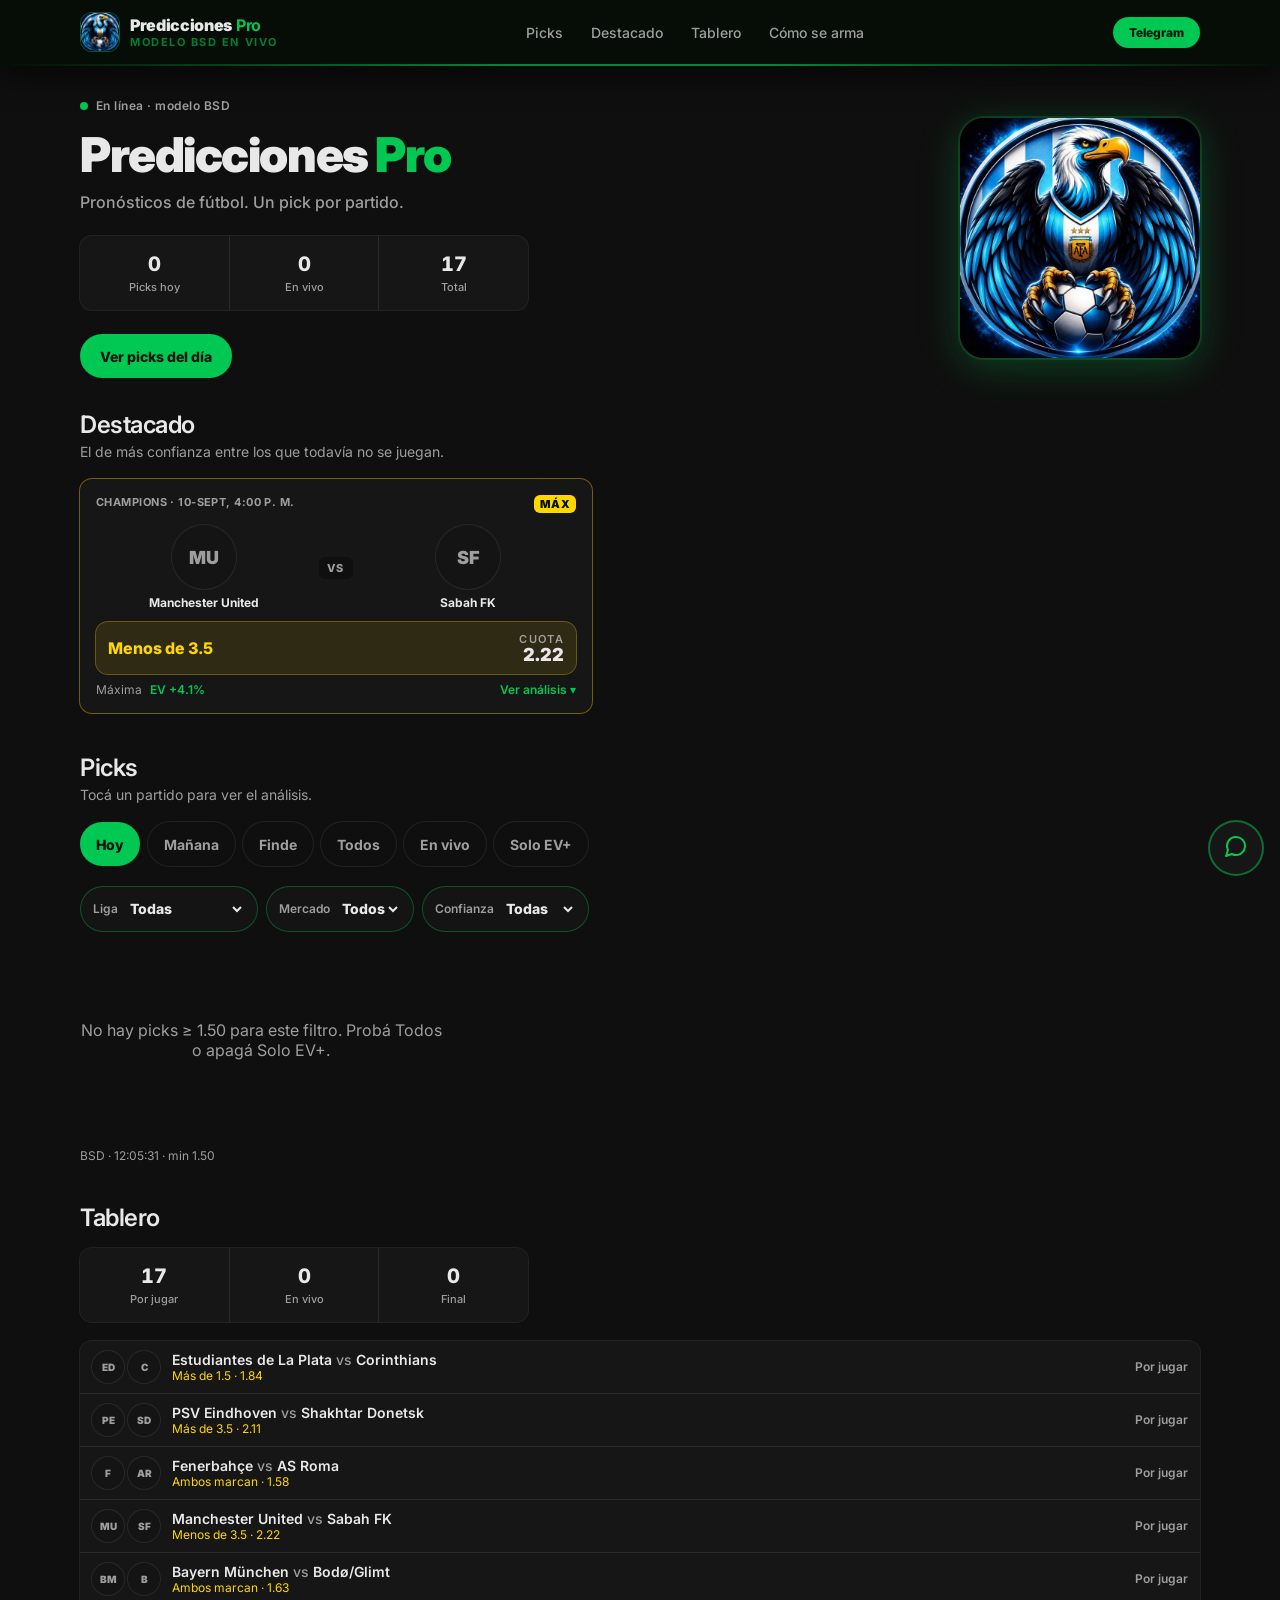
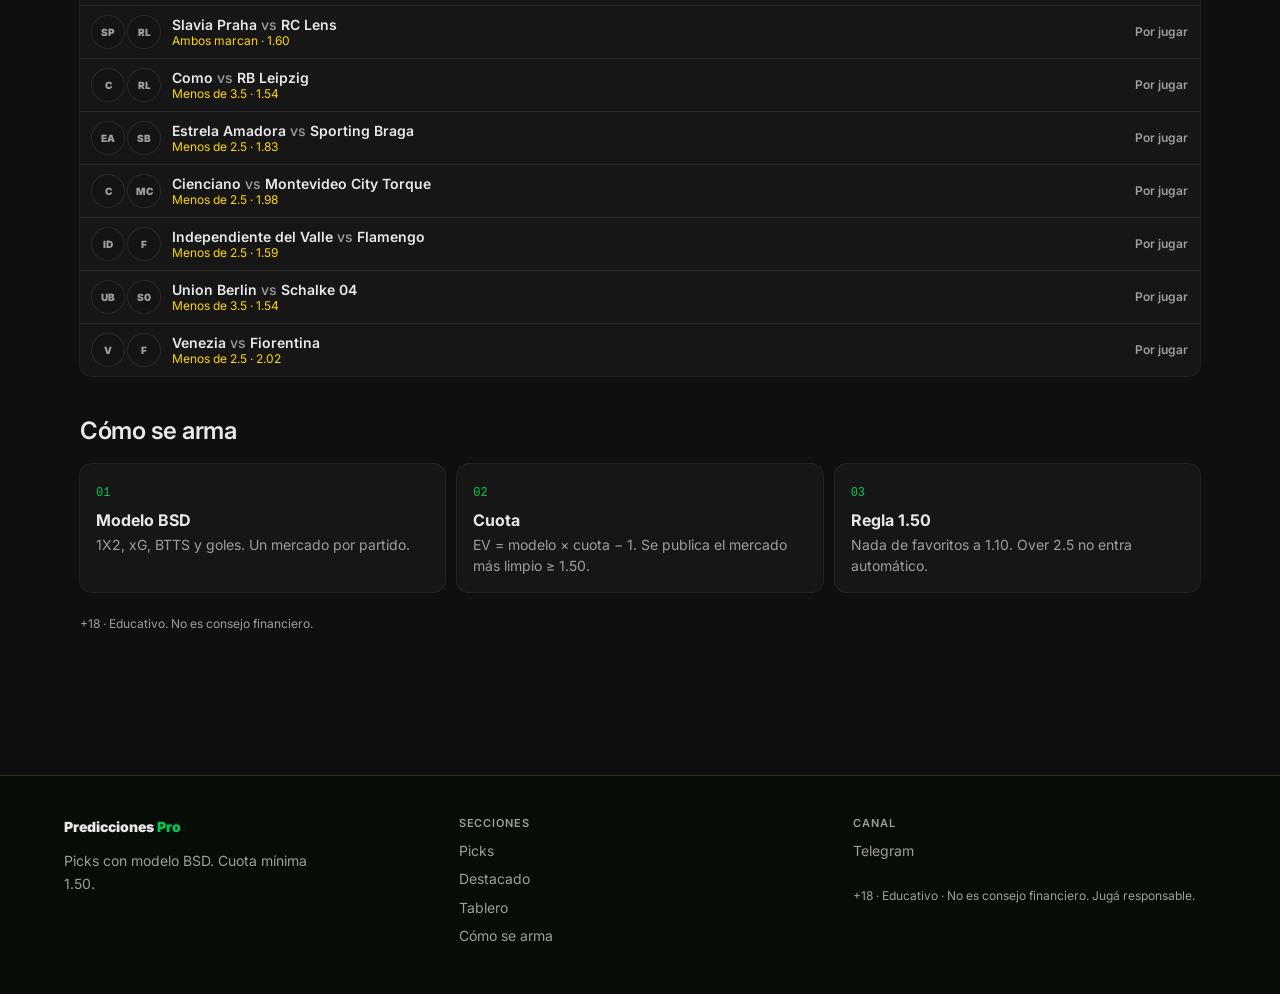
==== commit 643f1fcd: "Snapshot GitHub Pages completo: nav, filtros, tablero, método y asistente. La página pública ahora r" ====
--- a/docs/index.html
+++ b/docs/index.html
@@ -8,73 +8,101 @@
 <link rel="icon" href="logo-canal.jpeg"/>
 <link rel="preconnect" href="https://fonts.googleapis.com"/>
 <link rel="preconnect" href="https://media.api-sports.io"/>
-<link href="https://fonts.googleapis.com/css2?family=Inter:wght@400;600;700;800;900&display=swap" rel="stylesheet"/>
+<link href="https://fonts.googleapis.com/css2?family=Inter:wght@400;500;600;700;800;900&display=swap" rel="stylesheet"/>
 <style>
-:root{--bg:#0f0f0f;--nav:#060d06;--card:#161616;--fg:#e8e8e8;--muted:#9e9e9e;--primary:#00c853;--primary-fg:#04140a;--accent:#ffd600;--border:#2a2a2a;--danger:#ef5350;--tg:#2aabee}
+:root{--bg:#0f0f0f;--nav:#060d06;--surface:#141414;--card:#161616;--fg:#e8e8e8;--muted:#9e9e9e;--primary:#00c853;--primary-fg:#04140a;--accent:#ffd600;--border:#2a2a2a;--danger:#ef5350;--tg:#2aabee}
 *{box-sizing:border-box;margin:0;padding:0}
+html{scroll-behavior:smooth}
 html,body{background:var(--bg);color:var(--fg);font-family:Inter,system-ui,sans-serif;-webkit-font-smoothing:antialiased}
-button{font-family:inherit;cursor:pointer;color:inherit}
+button,select{font-family:inherit;color:inherit;cursor:pointer}
 a{color:inherit;text-decoration:none}
+select option{background:#181818;color:#e0e0e0}
 .wrap{max-width:72rem;margin:0 auto;padding:0 1rem}
-.nav{position:sticky;top:0;z-index:20;background:var(--nav);box-shadow:0 8px 32px rgba(0,0,0,.6)}
+.nav{position:sticky;top:0;z-index:40;background:var(--nav);box-shadow:0 8px 32px rgba(0,0,0,.6)}
 .nav::after{content:"";display:block;height:2px;background:linear-gradient(90deg,transparent,var(--primary) 40%,var(--primary) 60%,transparent);opacity:.65}
 .nav-in{max-width:72rem;margin:0 auto;height:64px;padding:0 1rem;display:flex;align-items:center;justify-content:space-between;gap:12px}
-.brand{display:flex;align-items:center;gap:10px;font-weight:900}
-.brand img{width:40px;height:40px;border-radius:12px;object-fit:cover;border:1px solid rgba(0,200,83,.35)}
-.brand b{color:var(--primary)}
+.brand{display:flex;align-items:center;gap:10px;min-width:0}
+.brand-mark{width:40px;height:40px;border-radius:12px;overflow:hidden;border:1px solid rgba(0,200,83,.35);background:var(--surface);flex-shrink:0}
+.brand-mark img{width:100%;height:100%;object-fit:cover}
+.brand-t{font-weight:900;font-size:16px;letter-spacing:-.02em}
+.brand-t b{color:var(--primary)}
+.brand-s{display:none;font-size:11px;font-weight:700;letter-spacing:.14em;text-transform:uppercase;color:rgba(0,200,83,.6)}
+@media(min-width:640px){.brand-s{display:block}}
+.links{display:none;flex:1;justify-content:center;gap:4px}
+@media(min-width:1024px){.links{display:flex}}
+.links a{padding:8px 12px;border-radius:8px;font-size:14px;font-weight:500;color:var(--muted)}
+.links a:hover{background:rgba(0,200,83,.1);color:var(--fg)}
 .tg{background:var(--primary);color:var(--primary-fg);border:0;border-radius:999px;padding:8px 16px;font-size:12px;font-weight:800}
-.hero{display:flex;flex-direction:column;align-items:center;gap:2rem;padding:2rem 0 1.5rem}
-@media(min-width:768px){.hero{flex-direction:row;justify-content:space-between}}
-.live{display:flex;align-items:center;gap:8px;font-size:12px;font-weight:600;color:var(--muted);margin-bottom:12px}
+.ham{width:44px;height:44px;border:0;border-radius:12px;background:transparent;color:var(--fg);font-size:22px;display:flex;align-items:center;justify-content:center}
+@media(min-width:1024px){.ham{display:none}}
+.drawer{display:none;border-top:1px solid var(--border);background:var(--nav);padding:8px 16px 16px}
+.drawer.on{display:block}
+.drawer a{display:flex;min-height:44px;align-items:center;font-size:14px;font-weight:500}
+.hero{display:flex;flex-direction:column;align-items:center;gap:2rem;padding:2rem 1rem}
+@media(min-width:768px){.hero{flex-direction:row;justify-content:space-between;max-width:72rem;margin:0 auto}}
+.hero-copy{order:2;width:100%;min-width:0;flex:1}
+@media(min-width:768px){.hero-copy{order:1}}
+.live{display:flex;align-items:center;gap:8px;font-size:12px;font-weight:600;letter-spacing:.04em;color:var(--muted);margin-bottom:12px}
 .dot{width:8px;height:8px;border-radius:99px;background:var(--primary);box-shadow:0 0 0 0 rgba(0,200,83,.55);animation:pulse 1.6s ease-out infinite}
-@keyframes pulse{0%{box-shadow:0 0 0 0 rgba(0,200,83,.55)}70%{box-shadow:0 0 0 7px transparent}}
+@keyframes pulse{0%{box-shadow:0 0 0 0 rgba(0,200,83,.55)}70%{box-shadow:0 0 0 7px transparent}100%{box-shadow:0 0 0 0 transparent}}
 h1{font-size:clamp(2rem,5vw,3rem);font-weight:900;letter-spacing:-.03em}
+h1 span{color:var(--primary)}
 .sub{margin-top:8px;color:var(--muted);font-weight:500}
 .stats{margin-top:1.5rem;max-width:28rem;display:flex;overflow:hidden;border-radius:12px;background:var(--card);box-shadow:0 0 0 1px rgba(255,255,255,.08)}
-.stat{flex:1;text-align:center;padding:14px 8px;border-right:1px solid var(--border)}
+.stat{flex:1;text-align:center;padding:16px 8px;border-right:1px solid var(--border)}
 .stat:last-child{border-right:0}
-.stat strong{display:block;font-size:1.25rem;font-weight:800}
-.stat small{display:block;margin-top:4px;font-size:11px;color:var(--muted)}
+.stat strong{display:block;font-size:1.25rem;font-weight:800;font-variant-numeric:tabular-nums}
+.stat small{display:block;margin-top:4px;font-size:11px;color:var(--muted);font-weight:500}
 .cta{display:inline-flex;margin-top:1.5rem;min-height:44px;align-items:center;background:var(--primary);color:var(--primary-fg);border-radius:999px;padding:0 20px;font-size:14px;font-weight:800}
-.mascot{width:208px;height:208px;border-radius:24px;overflow:hidden;box-shadow:0 8px 40px rgba(0,200,83,.28),0 0 0 2px rgba(0,200,83,.2);flex-shrink:0}
-@media(min-width:768px){.mascot{width:240px;height:240px;order:2}.hero-copy{order:1;flex:1}}
+.mascot{order:1;width:208px;height:208px;border-radius:24px;overflow:hidden;flex-shrink:0;box-shadow:0 8px 40px rgba(0,200,83,.28),0 0 0 2px rgba(0,200,83,.2)}
+@media(min-width:768px){.mascot{order:2;width:240px;height:240px}}
 .mascot img{width:100%;height:100%;object-fit:cover;object-position:top}
-.sec{padding:0 0 2.5rem}
-.sec h2{font-size:1.5rem;font-weight:700}
+.page{max-width:72rem;margin:0 auto;padding:0 1rem 5rem;display:flex;flex-direction:column;gap:2.5rem}
+.sec h2{font-size:1.5rem;font-weight:600;letter-spacing:-.02em}
 .hint{margin-top:4px;font-size:14px;color:var(--muted)}
 .filters{display:flex;flex-wrap:wrap;gap:8px;margin-top:1.2rem}
 .chip{min-height:44px;border:0;border-radius:999px;padding:0 16px;font-size:14px;font-weight:700;color:var(--muted);background:transparent;box-shadow:0 0 0 1px rgba(255,255,255,.08)}
-.chip.on{background:var(--primary);color:var(--primary-fg);box-shadow:none}
+.chip.on{background:var(--primary);color:var(--primary-fg);box-shadow:none;font-weight:800}
+.sel{display:flex;min-height:44px;align-items:center;gap:8px;border-radius:999px;border:1px solid rgba(0,200,83,.35);background:var(--surface);padding:0 12px}
+.sel span{font-size:12px;font-weight:600;color:var(--muted)}
+.sel select{min-height:44px;background:transparent;border:0;outline:0;font-size:14px;font-weight:800}
 .grid{margin-top:1.5rem;display:grid;gap:16px}
 @media(min-width:768px){.grid{grid-template-columns:1fr 1fr}}
-@media(min-width:1200px){.grid{grid-template-columns:1fr 1fr 1fr}}
-.card{background:var(--card);border-radius:12px;padding:16px;box-shadow:0 0 0 1px rgba(255,255,255,.08);text-align:left;width:100%}
+@media(min-width:1280px){.grid{grid-template-columns:1fr 1fr 1fr}}
+.card{background:var(--card);border-radius:12px;padding:16px;box-shadow:0 0 0 1px rgba(255,255,255,.08);width:100%;transition:box-shadow .15s,transform .15s}
 .card.max{box-shadow:0 0 0 1px rgba(255,214,0,.4)}
-.card:hover{box-shadow:0 0 0 1px rgba(0,200,83,.45)}
+.card:hover{transform:translateY(-2px);box-shadow:0 0 0 1px rgba(0,200,83,.45)}
+.tog{all:unset;display:block;width:100%;cursor:pointer}
 .meta{display:flex;justify-content:space-between;gap:8px;font-size:11px;font-weight:700;letter-spacing:.04em;text-transform:uppercase;color:var(--muted)}
 .live-tag{color:var(--danger);flex-shrink:0}
+.maxb{display:inline-block;background:var(--accent);color:var(--primary-fg);font-size:11px;font-weight:900;padding:2px 6px;border-radius:6px;letter-spacing:.04em}
 .match{margin-top:12px;display:grid;grid-template-columns:1fr auto 1fr;align-items:center;gap:8px}
 .team{display:flex;flex-direction:column;align-items:center;gap:6px;min-width:0}
 .esc{width:48px;height:48px;object-fit:contain;filter:drop-shadow(0 2px 4px rgba(0,0,0,.45))}
-.esc-fb{width:48px;height:48px;border-radius:999px;background:#141414;display:flex;align-items:center;justify-content:center;font-weight:900;color:var(--muted);font-size:12px;box-shadow:0 0 0 1px rgba(255,255,255,.08)}
-.tname{max-width:100%;font-size:12px;font-weight:700;white-space:nowrap;overflow:hidden;text-overflow:ellipsis}
-.vs{font-size:11px;font-weight:800;letter-spacing:.08em;color:var(--muted);padding:4px 8px;border-radius:6px;background:var(--bg)}
-.score{font-size:20px;font-weight:900;letter-spacing:.04em}
+.esc.lg{width:64px;height:64px}
+.esc.sm{width:32px;height:32px}
+.esc-fb{width:48px;height:48px;border-radius:999px;background:var(--surface);display:flex;align-items:center;justify-content:center;font-weight:900;color:var(--muted);font-size:12px;box-shadow:0 0 0 1px rgba(255,255,255,.08)}
+.esc-fb.lg{width:64px;height:64px;font-size:18px}
+.esc-fb.sm{width:32px;height:32px;font-size:10px}
+.tname{max-width:100%;font-size:12px;font-weight:700;white-space:nowrap;overflow:hidden;text-overflow:ellipsis;text-align:center}
+.vs{font-size:11px;font-weight:800;letter-spacing:.12em;color:var(--muted);padding:4px 8px;border-radius:6px;background:var(--bg)}
+.score{font-size:20px;font-weight:900;font-variant-numeric:tabular-nums}
+.score.live{color:var(--danger)}
 .rec{margin-top:12px;display:flex;align-items:center;justify-content:space-between;gap:12px;border-radius:12px;padding:10px 12px;background:rgba(255,214,0,.1);box-shadow:0 0 0 1px rgba(255,214,0,.35)}
-.rec .mkt{font-weight:800;color:var(--accent);text-align:left}
-.cuota{text-align:right}
-.cuota small{display:block;font-size:11px;color:var(--muted)}
-.cuota b{font-size:20px;font-variant-numeric:tabular-nums}
-.foot{margin-top:10px;display:flex;align-items:center;justify-content:space-between;gap:8px;font-size:12px;color:var(--muted)}
-.ev{font-weight:700}
-.ev.pos{color:var(--primary)}
-.maxb{display:inline-block;margin-right:6px;background:var(--accent);color:#04140a;font-size:11px;font-weight:800;padding:2px 6px;border-radius:4px}
+.mkt{font-weight:800;color:var(--accent);min-width:0;overflow:hidden;text-overflow:ellipsis;white-space:nowrap}
+.cuota{text-align:right;flex-shrink:0}
+.cuota small{display:block;font-size:11px;font-weight:600;letter-spacing:.12em;text-transform:uppercase;color:var(--muted)}
+.cuota b{display:block;font-size:18px;font-weight:900;line-height:1;font-variant-numeric:tabular-nums}
+.foot{margin-top:8px;display:flex;align-items:center;justify-content:space-between;gap:8px;font-size:12px;color:var(--muted)}
+.ev{margin-left:8px}
+.ev.pos{color:var(--primary);font-weight:600}
+.more-lab{display:inline-flex;align-items:center;gap:4px;font-weight:600;color:var(--primary)}
 .more{display:none;margin-top:12px;padding-top:12px;border-top:1px solid var(--border)}
 .card.open .more{display:block}
 .nums{display:grid;grid-template-columns:1fr 1fr 1fr;gap:8px;text-align:center;font-size:12px}
 .nums div{background:var(--bg);border-radius:8px;padding:8px}
 .nums span{display:block;color:var(--muted)}
-.nums b{color:var(--primary)}
+.nums b{font-variant-numeric:tabular-nums}
 .bar{margin-top:10px}
 .bar-l{display:flex;justify-content:space-between;font-size:11px;color:var(--muted);margin-bottom:4px}
 .bar-g{display:flex;height:6px;overflow:hidden;border-radius:99px;background:var(--bg)}
@@ -82,30 +110,83 @@
 .bar-g i:nth-child(2){background:var(--muted)}
 .bar-g i:last-child{background:rgba(232,232,232,.4)}
 .why{margin-top:10px;font-size:14px;line-height:1.55;color:var(--muted)}
-.why b{color:var(--fg)}
-.bul{margin-top:8px;font-size:12px;color:var(--muted)}
-.bul li{margin:4px 0 0 1rem}
-.rej{margin-top:10px;padding:10px;border-radius:12px;background:rgba(239,83,80,.08);font-size:12px;color:var(--muted)}
-.share{display:block;margin-top:10px;text-align:center;border-radius:12px;padding:10px;background:rgba(42,171,238,.1);color:var(--tg);font-size:12px;font-weight:700}
+.bul{margin-top:8px;font-size:12px;color:var(--muted);list-style:none}
+.bul li{margin-top:4px;padding-left:0}
+.rej{margin-top:10px;padding:12px;border-radius:12px;background:rgba(239,83,80,.06);font-size:12px;color:var(--muted)}
+.share{display:block;margin-top:10px;text-align:center;border-radius:12px;padding:10px;background:rgba(42,171,238,.1);color:var(--tg);font-size:12px;font-weight:600}
 .empty{padding:4rem 0;text-align:center;color:var(--muted)}
-.foot-site{margin-top:3rem;border-top:1px solid var(--border);background:var(--nav);padding:2.5rem 1rem;font-size:14px;color:var(--muted)}
-.foot-grid{max-width:72rem;margin:0 auto;display:grid;gap:1.5rem}
-@media(min-width:640px){.foot-grid{grid-template-columns:1fr 1fr 1fr}}
-.feat{max-width:32rem;margin-bottom:2.5rem}
-.feat .card{width:100%}
+.feat{max-width:32rem}
+.board{overflow:hidden;border-radius:12px;background:var(--card);box-shadow:0 0 0 1px rgba(255,255,255,.08);margin-top:1.2rem}
+.board li{display:flex;align-items:center;gap:12px;padding:10px 12px;border-top:1px solid var(--border)}
+.board li:first-child{border-top:0}
+.board .pair{display:flex;gap:4px;flex-shrink:0}
+.board .info{min-width:0;flex:1}
+.board .info p{white-space:nowrap;overflow:hidden;text-overflow:ellipsis;font-size:14px;font-weight:600}
+.board .info small{display:block;font-size:12px;color:var(--accent);overflow:hidden;text-overflow:ellipsis;white-space:nowrap}
+.steps{margin-top:1.2rem;display:grid;gap:12px}
+@media(min-width:640px){.steps{grid-template-columns:1fr 1fr 1fr}}
+.step{border-radius:12px;background:var(--card);padding:16px;box-shadow:0 0 0 1px rgba(255,255,255,.08)}
+.step .n{font-family:ui-monospace,SFMono-Regular,Menlo,monospace;font-size:12px;color:var(--primary)}
+.step h3{margin-top:8px;font-size:16px}
+.step p{margin-top:4px;font-size:14px;line-height:1.5;color:var(--muted)}
+.site-foot{margin-top:4rem;border-top:1px solid var(--border);background:var(--nav);padding:2.5rem 1rem}
+.fg{max-width:72rem;margin:0 auto;display:grid;gap:2rem}
+@media(min-width:640px){.fg{grid-template-columns:1fr 1fr 1fr}}
+.fg p,.fg a{font-size:14px;color:var(--muted);line-height:1.6}
+.fg .t{color:var(--fg);font-weight:900}
+.fg h4{font-size:11px;font-weight:600;letter-spacing:.08em;text-transform:uppercase;color:var(--muted);margin-bottom:10px}
+.fg ul{list-style:none}
+.fg li{margin:6px 0}
+.fab{position:fixed;right:16px;bottom:80px;z-index:50;width:56px;height:56px;border-radius:999px;border:2px solid rgba(0,200,83,.5);background:var(--card);color:var(--primary);font-size:22px}
+@media(min-width:768px){.fab{bottom:24px}}
+.chat{display:none;position:fixed;right:16px;bottom:148px;z-index:50;width:min(360px,calc(100vw - 24px));max-height:70vh;flex-direction:column;overflow:hidden;border-radius:16px;border:1px solid var(--border);background:var(--surface)}
+@media(min-width:768px){.chat{bottom:96px}}
+.chat.on{display:flex}
+.chat-h{display:flex;align-items:center;justify-content:space-between;padding:10px 12px;border-bottom:1px solid var(--border);font-size:14px;font-weight:800}
+.chat-b{padding:10px;overflow:auto;flex:1}
+.msg{font-size:13px;padding:8px 10px;border-radius:10px;margin-bottom:8px;line-height:1.45;white-space:pre-wrap}
+.msg.bot{background:var(--card);border:1px solid var(--border)}
+.msg.user{background:rgba(0,200,83,.12);margin-left:24px}
+.chat-f{display:flex;gap:6px;padding:10px;border-top:1px solid var(--border)}
+.chat-f input{flex:1;background:var(--card);border:1px solid var(--border);border-radius:10px;padding:8px 10px;color:var(--fg)}
+.chat-f button{background:var(--primary);color:var(--primary-fg);border:0;border-radius:10px;padding:8px 12px;font-weight:800}
 .stamp{margin-top:1.5rem;font-size:12px;color:var(--muted)}
+@media (prefers-reduced-motion:reduce){.dot{animation:none}*{transition:none!important}}
 </style>
 </head>
 <body>
-<header class="nav"><div class="nav-in">
-  <a class="brand" href="./"><img src="logo-canal.jpeg" alt=""/><span>Predicciones<b> Pro</b></span></a>
-  <a class="tg" href="https://t.me/" target="_blank" rel="noopener">Telegram</a>
-</div></header>
-
-<section class="wrap hero">
+<header class="nav">
+  <div class="nav-in">
+    <a class="brand" href="./">
+      <span class="brand-mark"><img src="logo-canal.jpeg" alt=""/></span>
+      <span>
+        <span class="brand-t">Predicciones<b> Pro</b></span>
+        <span class="brand-s">Modelo BSD en vivo</span>
+      </span>
+    </a>
+    <nav class="links">
+      <a href="#picks">Picks</a>
+      <a href="#destacado">Destacado</a>
+      <a href="#tablero">Tablero</a>
+      <a href="#como">Cómo se arma</a>
+    </nav>
+    <div style="display:flex;align-items:center;gap:8px">
+      <a class="tg" href="https://t.me/" target="_blank" rel="noopener">Telegram</a>
+      <button class="ham" id="ham" type="button" aria-label="Menú">☰</button>
+    </div>
+  </div>
+  <nav class="drawer" id="drawer">
+    <a href="#picks">Picks</a>
+    <a href="#destacado">Destacado</a>
+    <a href="#tablero">Tablero</a>
+    <a href="#como">Cómo se arma</a>
+  </nav>
+</header>
+
+<section class="hero">
   <div class="hero-copy">
     <p class="live"><span class="dot"></span> En línea · modelo BSD</p>
-    <h1>Predicciones<span style="color:var(--primary)"> Pro</span></h1>
+    <h1>Predicciones<span> Pro</span></h1>
     <p class="sub">Pronósticos de fútbol. Un pick por partido.</p>
     <div class="stats">
       <div class="stat"><strong id="st-hoy">-</strong><small>Picks hoy</small></div>
@@ -117,7 +198,7 @@
   <div class="mascot"><img src="logo-canal.jpeg" alt="Mascota Predicciones Pro"/></div>
 </section>
 
-<div class="wrap">
+<div class="page">
   <section class="sec feat" id="destacado">
     <h2>Destacado</h2>
     <p class="hint">El de más confianza entre los que todavía no se juegan.</p>
@@ -132,22 +213,104 @@
       <button class="chip" data-day="manana" type="button">Mañana</button>
       <button class="chip" data-day="finde" type="button">Finde</button>
       <button class="chip" data-day="all" type="button">Todos</button>
-      <button class="chip" data-live="1" type="button">En vivo</button>
-      <button class="chip" data-ev="1" type="button">Solo EV+</button>
+      <button class="chip" id="liveBtn" type="button">En vivo</button>
+      <button class="chip" id="evBtn" type="button">Solo EV+</button>
+    </div>
+    <div class="filters">
+      <label class="sel"><span>Liga</span>
+        <select id="lg">
+          <option value="all">Todas</option>
+          <option value="ucl">Champions</option>
+          <option value="lib">Libertadores</option>
+          <option value="suda">Sudamericana</option>
+          <option value="arg">Argentina</option>
+          <option value="bra">Brasil</option>
+          <option value="eng">Premier</option>
+          <option value="esp">La Liga</option>
+          <option value="ita">Serie A</option>
+          <option value="ger">Bundesliga</option>
+          <option value="fra">Ligue 1</option>
+          <option value="por">Portugal</option>
+          <option value="europa">Europa</option>
+        </select>
+      </label>
+      <label class="sel"><span>Mercado</span>
+        <select id="mk">
+          <option value="all">Todos</option>
+          <option value="1x2">1X2</option>
+          <option value="btts">BTTS</option>
+          <option value="ou">Goles</option>
+        </select>
+      </label>
+      <label class="sel"><span>Confianza</span>
+        <select id="cf">
+          <option value="all">Todas</option>
+          <option value="max">Máxima</option>
+          <option value="alta">Alta</option>
+          <option value="media">Media</option>
+        </select>
+      </label>
     </div>
     <div class="grid" id="grid"></div>
     <p class="stamp" id="stamp"></p>
   </section>
+
+  <section class="sec" id="tablero">
+    <h2>Tablero</h2>
+    <div class="stats" style="max-width:28rem;margin-top:1rem">
+      <div class="stat"><strong id="tb-pend">-</strong><small>Por jugar</small></div>
+      <div class="stat"><strong id="tb-live">-</strong><small>En vivo</small></div>
+      <div class="stat"><strong id="tb-done">-</strong><small>Final</small></div>
+    </div>
+    <ul class="board" id="board"></ul>
+  </section>
+
+  <section class="sec" id="como">
+    <h2>Cómo se arma</h2>
+    <div class="steps">
+      <div class="step"><p class="n">01</p><h3>Modelo BSD</h3><p>1X2, xG, BTTS y goles. Un mercado por partido.</p></div>
+      <div class="step"><p class="n">02</p><h3>Cuota</h3><p>EV = modelo × cuota − 1. Se publica el mercado más limpio ≥ 1.50.</p></div>
+      <div class="step"><p class="n">03</p><h3>Regla 1.50</h3><p>Nada de favoritos a 1.10. Over 2.5 no entra automático.</p></div>
+    </div>
+    <p class="stamp">+18 · Educativo. No es consejo financiero.</p>
+  </section>
 </div>
 
-<footer class="foot-site"><div class="foot-grid">
-  <div><p style="color:var(--fg);font-weight:900">Predicciones<span style="color:var(--primary)"> Pro</span></p><p style="margin-top:10px">Picks con modelo BSD. Cuota mínima 1.50. Sin montos.</p></div>
-  <div><p>Snapshot estático para GitHub Pages. El tablero en vivo corre en el preview.</p></div>
-  <div><p>+18 · Educativo · No es consejo financiero. Jugá responsable.</p></div>
-</div></footer>
+<footer class="site-foot">
+  <div class="fg">
+    <div>
+      <p class="t">Predicciones<span style="color:var(--primary)"> Pro</span></p>
+      <p style="margin-top:12px;max-width:16rem">Picks con modelo BSD. Cuota mínima 1.50.</p>
+    </div>
+    <div>
+      <h4>Secciones</h4>
+      <ul>
+        <li><a href="#picks">Picks</a></li>
+        <li><a href="#destacado">Destacado</a></li>
+        <li><a href="#tablero">Tablero</a></li>
+        <li><a href="#como">Cómo se arma</a></li>
+      </ul>
+    </div>
+    <div>
+      <h4>Canal</h4>
+      <ul><li><a href="https://t.me/" target="_blank" rel="noopener">Telegram</a></li></ul>
+      <p style="margin-top:24px;font-size:12px">+18 · Educativo · No es consejo financiero. Jugá responsable.</p>
+    </div>
+  </div>
+</footer>
+
+<button class="fab" id="fab" type="button" aria-label="Asistente IA" title="Asistente">
+  <svg width="24" height="24" viewBox="0 0 24 24" fill="none" stroke="currentColor" stroke-width="2" stroke-linecap="round" stroke-linejoin="round"><path d="M7.9 20A9 9 0 1 0 4 16.1L2 22z"/></svg>
+</button>
+<div class="chat" id="chat">
+  <div class="chat-h"><span>Asistente</span><button type="button" id="chatx" style="background:none;border:0;color:var(--muted);font-size:18px">✕</button></div>
+  <div class="chat-b" id="chatb"><div class="msg bot">Asistente de picks. Preguntame por un partido o por qué se descartó un favorito corto.</div></div>
+  <div class="chat-f"><input id="chati" placeholder="Ej: Palmeiras o cuota 1.50"/><button type="button" id="chats">Enviar</button></div>
+</div>
+
 <script>
-const PICKS = [{"id": "bsd-599509", "league": "Libertadores", "leagueKey": "lib", "kickoff": "2026-09-09T22:00:00Z", "status": "2nd_half", "home": "Palmeiras", "away": "LDU", "market": "Más de 2.5", "marketKey": "ou", "odds": 2.11, "impliedPct": 47.4, "modelPct": 47.7, "evPct": 0.6, "conf": 75, "pH": 0.721, "pD": 0.192, "pA": 0.087, "bullets": ["Modelo BSD dc-blend-v1: Palmeiras 72.1% · Empate 19.2% · LDU 8.7%", "xG 1.69 – 0.65 (media 2.34) · marcador más probable 1-0", "BTTS 37.0% · Over 2.5 47.7% · Over 3.5 25.1%"], "analysis": "Más de 2.5 @ 2.11. Media de goles 2.34 y 1-0 como línea base. Edge chico, pero del lado correcto del precio.", "rejected": "Se descarta Palmeiras @ 1.36 (regla cuota mínima 1.50).", "homeCrest": "https://media.api-sports.io/football/teams/121.png", "awayCrest": "https://media.api-sports.io/football/teams/1158.png", "homeScore": null, "awayScore": null, "minute": null}, {"id": "bsd-599510", "league": "Sudamericana", "leagueKey": "suda", "kickoff": "2026-09-09T22:00:00Z", "status": "2nd_half", "home": "Santos", "away": "Atlético Mineiro", "market": "Menos de 2.5", "marketKey": "ou", "odds": 1.54, "impliedPct": 64.9, "modelPct": 60.8, "evPct": -6.4, "conf": 52, "pH": 0.419, "pD": 0.305, "pA": 0.276, "bullets": ["Modelo BSD dc-blend-v1: Santos 41.9% · Empate 30.5% · Atlético Mineiro 27.6%", "xG 1.44 – 1.01 (media 2.45) · marcador más probable 1-1", "BTTS 46.1% · Over 2.5 39.2% · Over 3.5 21.0%"], "analysis": "Menos de 2.5 @ 1.54. Media de goles 2.45 y 1-1 como línea base. El libro está un poco más agresivo que el modelo; se publica porque es el mercado ≥ 1.50 más limpio.", "rejected": "Se descarta Over 2.5 no se publica por default (regla cuota mínima 1.50).", "homeCrest": "https://media.api-sports.io/football/teams/128.png", "awayCrest": "https://media.api-sports.io/football/teams/1062.png", "homeScore": null, "awayScore": null, "minute": null}, {"id": "bsd-600963", "league": "Libertadores", "leagueKey": "lib", "kickoff": "2026-09-10T00:30:00Z", "status": "notstarted", "home": "Estudiantes de La Plata", "away": "Corinthians", "market": "Más de 1.5", "marketKey": "ou", "odds": 1.84, "impliedPct": 54.3, "modelPct": 52.5, "evPct": -3.4, "conf": 52, "pH": 0.39899999999999997, "pD": 0.35100000000000003, "pA": 0.249, "bullets": ["Modelo BSD dc-blend-v1: Estudiantes de La Plata 39.9% · Empate 35.1% · Corinthians 24.9%", "xG 1.28 – 0.76 (media 2.04) · marcador más probable 1-0", "BTTS 34.9% · Over 2.5 26.6% · Over 3.5 12.6%"], "analysis": "Más de 1.5 @ 1.84. Media de goles 2.04 y 1-0 como línea base. El libro está un poco más agresivo que el modelo; se publica porque es el mercado ≥ 1.50 más limpio.", "rejected": "Se descarta Over 2.5 no se publica por default (regla cuota mínima 1.50).", "homeCrest": "https://media.api-sports.io/football/teams/450.png", "awayCrest": "https://media.api-sports.io/football/teams/131.png", "homeScore": null, "awayScore": null, "minute": null}, {"id": "bsd-601149", "league": "Champions", "leagueKey": "ucl", "kickoff": "2026-09-10T16:45:00Z", "status": "notstarted", "home": "PSV Eindhoven", "away": "Shakhtar Donetsk", "market": "Más de 3.5", "marketKey": "ou", "odds": 2.11, "impliedPct": 47.4, "modelPct": 45.8, "evPct": -3.4, "conf": 66, "pH": 0.6629999999999999, "pD": 0.18899999999999997, "pA": 0.14800000000000002, "bullets": ["Modelo BSD dc-blend-v1: PSV Eindhoven 66.3% · Empate 18.9% · Shakhtar Donetsk 14.8%", "xG 2.51 – 1.15 (media 3.66) · marcador más probable 2-1", "BTTS 58.7% · Over 2.5 66.1% · Over 3.5 45.8%"], "analysis": "Más de 3.5 @ 2.11. Media de goles 3.66 y 2-1 como línea base. El libro está un poco más agresivo que el modelo; se publica porque es el mercado ≥ 1.50 más limpio.", "rejected": "Se descarta PSV Eindhoven @ 1.42 · Over 2.5 @ 1.42 (regla cuota mínima 1.50).", "homeCrest": "https://media.api-sports.io/football/teams/197.png", "awayCrest": "https://media.api-sports.io/football/teams/555.png", "homeScore": null, "awayScore": null, "minute": null}, {"id": "bsd-601109", "league": "Champions", "leagueKey": "ucl", "kickoff": "2026-09-10T16:45:00Z", "status": "notstarted", "home": "Fenerbahçe", "away": "AS Roma", "market": "Ambos marcan", "marketKey": "btts", "odds": 1.58, "impliedPct": 63.3, "modelPct": 58.9, "evPct": -6.9, "conf": 52, "pH": 0.294, "pD": 0.271, "pA": 0.435, "bullets": ["Modelo BSD dc-blend-v1: Fenerbahçe 29.4% · Empate 27.1% · AS Roma 43.5%", "xG 1.91 – 1.25 (media 3.16) · marcador más probable 1-1", "BTTS 58.9% · Over 2.5 55.1% · Over 3.5 34.4%"], "analysis": "Ambos marcan @ 1.58 con 58.9% del modelo (xG 3.16, 1-1). El libro está un poco más agresivo que el modelo; se publica porque es el mercado ≥ 1.50 más limpio.", "rejected": "Se descarta Over 2.5 no se publica por default (regla cuota mínima 1.50).", "homeCrest": "https://media.api-sports.io/football/teams/611.png", "awayCrest": "https://media.api-sports.io/football/teams/497.png", "homeScore": null, "awayScore": null, "minute": null}, {"id": "bsd-601062", "league": "Champions", "leagueKey": "ucl", "kickoff": "2026-09-10T19:00:00Z", "status": "notstarted", "home": "Manchester United", "away": "Sabah FK", "market": "Menos de 3.5", "marketKey": "ou", "odds": 2.22, "impliedPct": 45.0, "modelPct": 46.9, "evPct": 4.1, "conf": 91, "pH": 0.855, "pD": 0.10300000000000001, "pA": 0.043, "bullets": ["Modelo BSD dc-blend-v1: Manchester United 85.5% · Empate 10.3% · Sabah FK 4.3%", "xG 1.80 – 1.53 (media 3.33) · marcador más probable 1-1", "BTTS 49.0% · Over 2.5 75.3% · Over 3.5 53.1%"], "analysis": "Menos de 3.5 @ 2.22. Media de goles 3.33 y 1-1 como línea base. Edge chico, pero del lado correcto del precio.", "rejected": "Se descarta Manchester United @ 1.11 · Over 2.5 @ 1.24 (regla cuota mínima 1.50).", "homeCrest": "https://media.api-sports.io/football/teams/33.png", "awayCrest": "https://media.api-sports.io/football/teams/3563.png", "homeScore": null, "awayScore": null, "minute": null}, {"id": "bsd-601067", "league": "Champions", "leagueKey": "ucl", "kickoff": "2026-09-10T19:00:00Z", "status": "notstarted", "home": "Bayern München", "away": "Bodø/Glimt", "market": "Ambos marcan", "marketKey": "btts", "odds": 1.63, "impliedPct": 61.3, "modelPct": 58.0, "evPct": -5.5, "conf": 87, "pH": 0.865, "pD": 0.084, "pA": 0.051, "bullets": ["Modelo BSD dc-blend-v1: Bayern München 86.5% · Empate 8.4% · Bodø/Glimt 5.1%", "xG 2.40 – 1.39 (media 3.79) · marcador más probable 2-1", "BTTS 58.0% · Over 2.5 83.0% · Over 3.5 63.4%"], "analysis": "Ambos marcan @ 1.63 con 58.0% del modelo (xG 3.79, 2-1). El libro está un poco más agresivo que el modelo; se publica porque es el mercado ≥ 1.50 más limpio.", "rejected": "Se descarta Bayern München @ 1.10 · Over 2.5 @ 1.12 (regla cuota mínima 1.50).", "homeCrest": "https://media.api-sports.io/football/teams/157.png", "awayCrest": "https://media.api-sports.io/football/teams/737.png", "homeScore": null, "awayScore": null, "minute": null}, {"id": "bsd-601125", "league": "Champions", "leagueKey": "ucl", "kickoff": "2026-09-10T19:00:00Z", "status": "notstarted", "home": "Como", "away": "RB Leipzig", "market": "Menos de 3.5", "marketKey": "ou", "odds": 1.54, "impliedPct": 64.9, "modelPct": 60.8, "evPct": -6.4, "conf": 52, "pH": 0.508, "pD": 0.245, "pA": 0.247, "bullets": ["Modelo BSD dc-blend-v1: Como 50.8% · Empate 24.5% · RB Leipzig 24.7%", "xG 2.11 – 1.19 (media 3.30) · marcador más probable 2-1", "BTTS 60.7% · Over 2.5 60.0% · Over 3.5 39.2%"], "analysis": "Menos de 3.5 @ 1.54. Media de goles 3.30 y 2-1 como línea base. El libro está un poco más agresivo que el modelo; se publica porque es el mercado ≥ 1.50 más limpio.", "rejected": "Se descarta Over 2.5 no se publica por default (regla cuota mínima 1.50).", "homeCrest": "https://media.api-sports.io/football/teams/895.png", "awayCrest": "https://media.api-sports.io/football/teams/173.png", "homeScore": null, "awayScore": null, "minute": null}, {"id": "bsd-601154", "league": "Champions", "leagueKey": "ucl", "kickoff": "2026-09-10T19:00:00Z", "status": "notstarted", "home": "Slavia Praha", "away": "RC Lens", "market": "Ambos marcan", "marketKey": "btts", "odds": 1.6, "impliedPct": 62.5, "modelPct": 58.5, "evPct": -6.4, "conf": 52, "pH": 0.374, "pD": 0.27399999999999997, "pA": 0.35200000000000004, "bullets": ["Modelo BSD dc-blend-v1: Slavia Praha 37.4% · Empate 27.4% · RC Lens 35.2%", "xG 1.39 – 1.89 (media 3.28) · marcador más probable 1-1", "BTTS 58.5% · Over 2.5 53.8% · Over 3.5 34.3%"], "analysis": "Ambos marcan @ 1.60 con 58.5% del modelo (xG 3.28, 1-1). El libro está un poco más agresivo que el modelo; se publica porque es el mercado ≥ 1.50 más limpio.", "rejected": "Se descarta Over 2.5 no se publica por default (regla cuota mínima 1.50).", "homeCrest": "https://media.api-sports.io/football/teams/560.png", "awayCrest": "https://media.api-sports.io/football/teams/116.png", "homeScore": null, "awayScore": null, "minute": null}, {"id": "bsd-215509", "league": "Liga Portugal", "leagueKey": "por", "kickoff": "2026-09-10T19:15:00Z", "status": "notstarted", "home": "Estrela Amadora", "away": "Sporting Braga", "market": "Menos de 2.5", "marketKey": "ou", "odds": 1.83, "impliedPct": 54.6, "modelPct": 51.6, "evPct": -5.6, "conf": 55, "pH": 0.198, "pD": 0.256, "pA": 0.545, "bullets": ["Modelo BSD dc-blend-v1: Estrela Amadora 19.8% · Empate 25.6% · Sporting Braga 54.5%", "xG 0.94 – 1.74 (media 2.68) · marcador más probable 0-1", "BTTS 49.5% · Over 2.5 48.4% · Over 3.5 27.4%"], "analysis": "Menos de 2.5 @ 1.83. Media de goles 2.68 y 0-1 como línea base. El libro está un poco más agresivo que el modelo; se publica porque es el mercado ≥ 1.50 más limpio.", "rejected": "Se descarta Over 2.5 no se publica por default (regla cuota mínima 1.50).", "homeCrest": "https://media.api-sports.io/football/teams/15130.png", "awayCrest": "https://media.api-sports.io/football/teams/217.png", "homeScore": null, "awayScore": null, "minute": null}, {"id": "bsd-600966", "league": "Sudamericana", "leagueKey": "suda", "kickoff": "2026-09-11T00:30:00Z", "status": "notstarted", "home": "Cienciano", "away": "Montevideo City Torque", "market": "Menos de 2.5", "marketKey": "ou", "odds": 1.98, "impliedPct": 50.5, "modelPct": 49.3, "evPct": -2.4, "conf": 58, "pH": 0.583, "pD": 0.243, "pA": 0.174, "bullets": ["Modelo BSD dc-blend-v1: Cienciano 58.3% · Empate 24.3% · Montevideo City Torque 17.4%", "xG 1.22 – 1.05 (media 2.27) · marcador más probable 1-1", "BTTS 50.2% · Over 2.5 50.7% · Over 3.5 26.9%"], "analysis": "Menos de 2.5 @ 1.98. Media de goles 2.27 y 1-1 como línea base. El libro está un poco más agresivo que el modelo; se publica porque es el mercado ≥ 1.50 más limpio.", "rejected": "Se descarta Over 2.5 no se publica por default (regla cuota mínima 1.50).", "homeCrest": "https://media.api-sports.io/football/teams/2562.png", "awayCrest": "https://media.api-sports.io/football/teams/2474.png", "homeScore": null, "awayScore": null, "minute": null}, {"id": "bsd-601010", "league": "Libertadores", "leagueKey": "lib", "kickoff": "2026-09-11T00:30:00Z", "status": "notstarted", "home": "Independiente del Valle", "away": "Flamengo", "market": "Menos de 2.5", "marketKey": "ou", "odds": 1.59, "impliedPct": 62.9, "modelPct": 58.9, "evPct": -6.3, "conf": 52, "pH": 0.36200000000000004, "pD": 0.304, "pA": 0.33399999999999996, "bullets": ["Modelo BSD dc-blend-v1: Independiente del Valle 36.2% · Empate 30.4% · Flamengo 33.4%", "xG 1.18 – 1.14 (media 2.32) · marcador más probable 1-1", "BTTS 48.6% · Over 2.5 41.1% · Over 3.5 21.4%"], "analysis": "Menos de 2.5 @ 1.59. Media de goles 2.32 y 1-1 como línea base. El libro está un poco más agresivo que el modelo; se publica porque es el mercado ≥ 1.50 más limpio.", "rejected": "Se descarta Over 2.5 no se publica por default (regla cuota mínima 1.50).", "homeCrest": "https://media.api-sports.io/football/teams/1156.png", "awayCrest": "https://media.api-sports.io/football/teams/127.png", "homeScore": null, "awayScore": null, "minute": null}, {"id": "bsd-213687", "league": "Bundesliga", "leagueKey": "ger", "kickoff": "2026-09-11T18:30:00Z", "status": "notstarted", "home": "Union Berlin", "away": "Schalke 04", "market": "Menos de 3.5", "marketKey": "ou", "odds": 1.54, "impliedPct": 64.9, "modelPct": 61.5, "evPct": -5.3, "conf": 52, "pH": 0.415, "pD": 0.261, "pA": 0.324, "bullets": ["Modelo BSD dc-blend-v1: Union Berlin 41.5% · Empate 26.1% · Schalke 04 32.4%", "xG 1.88 – 1.28 (media 3.16) · marcador más probable 1-1", "BTTS 62.3% · Over 2.5 59.7% · Over 3.5 38.5%"], "analysis": "Menos de 3.5 @ 1.54. Media de goles 3.16 y 1-1 como línea base. El libro está un poco más agresivo que el modelo; se publica porque es el mercado ≥ 1.50 más limpio.", "rejected": "Se descarta Over 2.5 no se publica por default (regla cuota mínima 1.50).", "homeCrest": "https://media.api-sports.io/football/teams/182.png", "awayCrest": "https://media.api-sports.io/football/teams/174.png", "homeScore": null, "awayScore": null, "minute": null}, {"id": "bsd-210096", "league": "Serie A", "leagueKey": "ita", "kickoff": "2026-09-11T18:45:00Z", "status": "notstarted", "home": "Venezia", "away": "Fiorentina", "market": "Menos de 2.5", "marketKey": "ou", "odds": 2.02, "impliedPct": 49.5, "modelPct": 47.2, "evPct": -4.7, "conf": 52, "pH": 0.318, "pD": 0.281, "pA": 0.401, "bullets": ["Modelo BSD dc-blend-v1: Venezia 31.8% · Empate 28.1% · Fiorentina 40.1%", "xG 1.23 – 1.51 (media 2.74) · marcador más probable 1-1", "BTTS 57.3% · Over 2.5 52.8% · Over 3.5 31.1%"], "analysis": "Menos de 2.5 @ 2.02. Media de goles 2.74 y 1-1 como línea base. El libro está un poco más agresivo que el modelo; se publica porque es el mercado ≥ 1.50 más limpio.", "rejected": "Se descarta Over 2.5 no se publica por default (regla cuota mínima 1.50).", "homeCrest": "https://media.api-sports.io/football/teams/517.png", "awayCrest": "https://media.api-sports.io/football/teams/502.png", "homeScore": null, "awayScore": null, "minute": null}, {"id": "bsd-210472", "league": "Ligue 1", "leagueKey": "fra", "kickoff": "2026-09-11T18:45:00Z", "status": "notstarted", "home": "Stade Rennais", "away": "Olympique de Marseille", "market": "Menos de 3.5", "marketKey": "ou", "odds": 1.6, "impliedPct": 62.5, "modelPct": 59.3, "evPct": -5.1, "conf": 52, "pH": 0.44299999999999995, "pD": 0.249, "pA": 0.308, "bullets": ["Modelo BSD dc-blend-v1: Stade Rennais 44.3% · Empate 24.9% · Olympique de Marseille 30.8%", "xG 1.70 – 1.61 (media 3.31) · marcador más probable 1-1", "BTTS 63.5% · Over 2.5 61.5% · Over 3.5 40.7%"], "analysis": "Menos de 3.5 @ 1.60. Media de goles 3.31 y 1-1 como línea base. El libro está un poco más agresivo que el modelo; se publica porque es el mercado ≥ 1.50 más limpio.", "rejected": "Se descarta Over 2.5 no se publica por default (regla cuota mínima 1.50).", "homeCrest": "https://media.api-sports.io/football/teams/94.png", "awayCrest": "https://media.api-sports.io/football/teams/81.png", "homeScore": null, "awayScore": null, "minute": null}, {"id": "bsd-213568", "league": "La Liga", "leagueKey": "esp", "kickoff": "2026-09-11T19:00:00Z", "status": "notstarted", "home": "Sevilla", "away": "Valencia", "market": "Menos de 2.5", "marketKey": "ou", "odds": 1.6, "impliedPct": 62.5, "modelPct": 58.8, "evPct": -5.9, "conf": 52, "pH": 0.436, "pD": 0.298, "pA": 0.266, "bullets": ["Modelo BSD dc-blend-v1: Sevilla 43.6% · Empate 29.8% · Valencia 26.6%", "xG 1.43 – 1.19 (media 2.62) · marcador más probable 1-1", "BTTS 47.8% · Over 2.5 41.2% · Over 3.5 22.9%", "H2H 107 pj · media 2.38 goles · 39-24-44"], "analysis": "Menos de 2.5 @ 1.60. Media de goles 2.62 y 1-1 como línea base. El libro está un poco más agresivo que el modelo; se publica porque es el mercado ≥ 1.50 más limpio.", "rejected": "Se descarta Over 2.5 no se publica por default (regla cuota mínima 1.50).", "homeCrest": "https://media.api-sports.io/football/teams/536.png", "awayCrest": "https://media.api-sports.io/football/teams/532.png", "homeScore": null, "awayScore": null, "minute": null}, {"id": "bsd-223705", "league": "Liga Profesional", "leagueKey": "arg", "kickoff": "2026-09-11T20:00:00Z", "status": "notstarted", "home": "Newell's Old Boys", "away": "Vélez Sarsfield", "market": "Más de 1.5", "marketKey": "ou", "odds": 1.5, "impliedPct": 66.7, "modelPct": 62.5, "evPct": -6.2, "conf": 52, "pH": 0.353, "pD": 0.318, "pA": 0.33, "bullets": ["Modelo BSD dc-blend-v1: Newell's Old Boys 35.3% · Empate 31.8% · Vélez Sarsfield 33.0%", "xG 0.97 – 1.14 (media 2.11) · marcador más probable 1-1", "BTTS 44.3% · Over 2.5 36.3% · Over 3.5 18.2%", "H2H 26 pj · media 1.96 goles · 11-5-10"], "analysis": "Más de 1.5 @ 1.50. Media de goles 2.11 y 1-1 como línea base. El libro está un poco más agresivo que el modelo; se publica porque es el mercado ≥ 1.50 más limpio.", "rejected": "Se descarta Over 2.5 no se publica por default (regla cuota mínima 1.50).", "homeCrest": "https://media.api-sports.io/football/teams/457.png", "awayCrest": "https://media.api-sports.io/football/teams/438.png", "homeScore": null, "awayScore": null, "minute": null}, {"id": "bsd-223699", "league": "Liga Profesional", "leagueKey": "arg", "kickoff": "2026-09-11T22:15:00Z", "status": "notstarted", "home": "Defensa y Justicia", "away": "Gimnasia y Esgrima Mendoza", "market": "Menos de 2.5", "marketKey": "ou", "odds": 1.61, "impliedPct": 62.1, "modelPct": 58.1, "evPct": -6.5, "conf": 52, "pH": 0.42100000000000004, "pD": 0.289, "pA": 0.289, "bullets": ["Modelo BSD dc-blend-v1: Defensa y Justicia 42.1% · Empate 28.9% · Gimnasia y Esgrima Mendoza 28.9%", "xG 1.39 – 1.11 (media 2.50) · marcador más probable 1-1", "BTTS 48.2% · Over 2.5 41.9% · Over 3.5 22.2%"], "analysis": "Menos de 2.5 @ 1.61. Media de goles 2.50 y 1-1 como línea base. El libro está un poco más agresivo que el modelo; se publica porque es el mercado ≥ 1.50 más limpio.", "rejected": "Se descarta Over 2.5 no se publica por default (regla cuota mínima 1.50).", "homeCrest": "https://media.api-sports.io/football/teams/442.png", "awayCrest": "https://media.api-sports.io/football/teams/10620.png", "homeScore": null, "awayScore": null, "minute": null}, {"id": "bsd-7258", "league": "Brasileirão", "leagueKey": "bra", "kickoff": "2026-09-12T00:00:00Z", "status": "notstarted", "home": "Coritiba", "away": "Athletico", "market": "Menos de 2.5", "marketKey": "ou", "odds": 1.53, "impliedPct": 65.4, "modelPct": 60.7, "evPct": -7.1, "conf": 52, "pH": 0.34700000000000003, "pD": 0.306, "pA": 0.34700000000000003, "bullets": ["Modelo BSD dc-blend-v1: Coritiba 34.7% · Empate 30.6% · Athletico 34.7%", "xG 1.26 – 1.25 (media 2.51) · marcador más probable 1-1", "BTTS 47.1% · Over 2.5 39.3% · Over 3.5 21.9%", "H2H 32 pj · media 1.78 goles · 9-10-13"], "analysis": "Menos de 2.5 @ 1.53. Media de goles 2.51 y 1-1 como línea base. El libro está un poco más agresivo que el modelo; se publica porque es el mercado ≥ 1.50 más limpio.", "rejected": "Se descarta Over 2.5 no se publica por default (regla cuota mínima 1.50).", "homeCrest": "https://media.api-sports.io/football/teams/147.png", "awayCrest": "https://media.api-sports.io/football/teams/134.png", "homeScore": null, "awayScore": null, "minute": null}];
-const GENERATED = "2026-09-09T23:55:18.855219+00:00";
+const PICKS = [{"id": "bsd-600963", "league": "Libertadores", "leagueKey": "lib", "kickoff": "2026-09-10T00:30:00Z", "status": "notstarted", "home": "Estudiantes de La Plata", "away": "Corinthians", "market": "Más de 1.5", "marketKey": "ou", "odds": 1.84, "impliedPct": 54.3, "modelPct": 52.5, "evPct": -3.4, "conf": 52, "pH": 0.39899999999999997, "pD": 0.35100000000000003, "pA": 0.249, "bullets": ["Modelo BSD dc-blend-v1: Estudiantes de La Plata 39.9% · Empate 35.1% · Corinthians 24.9%", "xG 1.28 – 0.75 (media 2.03) · marcador más probable 1-0", "BTTS 34.8% · Over 2.5 26.6% · Over 3.5 12.6%"], "analysis": "Más de 1.5 @ 1.84. Media de goles 2.03 y 1-0 como línea base. El libro está un poco más agresivo que el modelo; se publica porque es el mercado ≥ 1.50 más limpio.", "rejected": "Se descarta Over 2.5 no se publica por default (regla cuota mínima 1.50).", "homeCrest": "https://media.api-sports.io/football/teams/450.png", "awayCrest": "https://media.api-sports.io/football/teams/131.png", "homeScore": null, "awayScore": null, "minute": null}, {"id": "bsd-601149", "league": "Champions", "leagueKey": "ucl", "kickoff": "2026-09-10T16:45:00Z", "status": "notstarted", "home": "PSV Eindhoven", "away": "Shakhtar Donetsk", "market": "Más de 3.5", "marketKey": "ou", "odds": 2.11, "impliedPct": 47.4, "modelPct": 45.8, "evPct": -3.4, "conf": 66, "pH": 0.6629999999999999, "pD": 0.18899999999999997, "pA": 0.14800000000000002, "bullets": ["Modelo BSD dc-blend-v1: PSV Eindhoven 66.3% · Empate 18.9% · Shakhtar Donetsk 14.8%", "xG 2.51 – 1.15 (media 3.66) · marcador más probable 2-1", "BTTS 59.0% · Over 2.5 66.1% · Over 3.5 45.8%"], "analysis": "Más de 3.5 @ 2.11. Media de goles 3.66 y 2-1 como línea base. El libro está un poco más agresivo que el modelo; se publica porque es el mercado ≥ 1.50 más limpio.", "rejected": "Se descarta PSV Eindhoven @ 1.42 · Over 2.5 @ 1.42 (regla cuota mínima 1.50).", "homeCrest": "https://media.api-sports.io/football/teams/197.png", "awayCrest": "https://media.api-sports.io/football/teams/555.png", "homeScore": null, "awayScore": null, "minute": null}, {"id": "bsd-601109", "league": "Champions", "leagueKey": "ucl", "kickoff": "2026-09-10T16:45:00Z", "status": "notstarted", "home": "Fenerbahçe", "away": "AS Roma", "market": "Ambos marcan", "marketKey": "btts", "odds": 1.58, "impliedPct": 63.3, "modelPct": 58.9, "evPct": -6.9, "conf": 52, "pH": 0.294, "pD": 0.271, "pA": 0.435, "bullets": ["Modelo BSD dc-blend-v1: Fenerbahçe 29.4% · Empate 27.1% · AS Roma 43.5%", "xG 1.91 – 1.25 (media 3.16) · marcador más probable 1-1", "BTTS 58.9% · Over 2.5 55.1% · Over 3.5 34.4%"], "analysis": "Ambos marcan @ 1.58 con 58.9% del modelo (xG 3.16, 1-1). El libro está un poco más agresivo que el modelo; se publica porque es el mercado ≥ 1.50 más limpio.", "rejected": "Se descarta Over 2.5 no se publica por default (regla cuota mínima 1.50).", "homeCrest": "https://media.api-sports.io/football/teams/611.png", "awayCrest": "https://media.api-sports.io/football/teams/497.png", "homeScore": null, "awayScore": null, "minute": null}, {"id": "bsd-601062", "league": "Champions", "leagueKey": "ucl", "kickoff": "2026-09-10T19:00:00Z", "status": "notstarted", "home": "Manchester United", "away": "Sabah FK", "market": "Menos de 3.5", "marketKey": "ou", "odds": 2.22, "impliedPct": 45.0, "modelPct": 46.9, "evPct": 4.1, "conf": 91, "pH": 0.855, "pD": 0.10300000000000001, "pA": 0.043, "bullets": ["Modelo BSD dc-blend-v1: Manchester United 85.5% · Empate 10.3% · Sabah FK 4.3%", "xG 1.80 – 1.53 (media 3.33) · marcador más probable 1-1", "BTTS 49.0% · Over 2.5 75.3% · Over 3.5 53.1%"], "analysis": "Menos de 3.5 @ 2.22. Media de goles 3.33 y 1-1 como línea base. Edge chico, pero del lado correcto del precio.", "rejected": "Se descarta Manchester United @ 1.11 · Over 2.5 @ 1.24 (regla cuota mínima 1.50).", "homeCrest": "https://media.api-sports.io/football/teams/33.png", "awayCrest": "https://media.api-sports.io/football/teams/3563.png", "homeScore": null, "awayScore": null, "minute": null}, {"id": "bsd-601067", "league": "Champions", "leagueKey": "ucl", "kickoff": "2026-09-10T19:00:00Z", "status": "notstarted", "home": "Bayern München", "away": "Bodø/Glimt", "market": "Ambos marcan", "marketKey": "btts", "odds": 1.63, "impliedPct": 61.3, "modelPct": 57.9, "evPct": -5.6, "conf": 87, "pH": 0.865, "pD": 0.084, "pA": 0.051, "bullets": ["Modelo BSD dc-blend-v1: Bayern München 86.5% · Empate 8.4% · Bodø/Glimt 5.1%", "xG 2.40 – 1.39 (media 3.79) · marcador más probable 2-1", "BTTS 57.9% · Over 2.5 83.0% · Over 3.5 63.4%"], "analysis": "Ambos marcan @ 1.63 con 57.9% del modelo (xG 3.79, 2-1). El libro está un poco más agresivo que el modelo; se publica porque es el mercado ≥ 1.50 más limpio.", "rejected": "Se descarta Bayern München @ 1.10 · Over 2.5 @ 1.12 (regla cuota mínima 1.50).", "homeCrest": "https://media.api-sports.io/football/teams/157.png", "awayCrest": "https://media.api-sports.io/football/teams/737.png", "homeScore": null, "awayScore": null, "minute": null}, {"id": "bsd-601154", "league": "Champions", "leagueKey": "ucl", "kickoff": "2026-09-10T19:00:00Z", "status": "notstarted", "home": "Slavia Praha", "away": "RC Lens", "market": "Ambos marcan", "marketKey": "btts", "odds": 1.6, "impliedPct": 62.5, "modelPct": 58.5, "evPct": -6.4, "conf": 52, "pH": 0.374, "pD": 0.27399999999999997, "pA": 0.35200000000000004, "bullets": ["Modelo BSD dc-blend-v1: Slavia Praha 37.4% · Empate 27.4% · RC Lens 35.2%", "xG 1.39 – 1.89 (media 3.28) · marcador más probable 1-1", "BTTS 58.5% · Over 2.5 53.8% · Over 3.5 34.4%"], "analysis": "Ambos marcan @ 1.60 con 58.5% del modelo (xG 3.28, 1-1). El libro está un poco más agresivo que el modelo; se publica porque es el mercado ≥ 1.50 más limpio.", "rejected": "Se descarta Over 2.5 no se publica por default (regla cuota mínima 1.50).", "homeCrest": "https://media.api-sports.io/football/teams/560.png", "awayCrest": "https://media.api-sports.io/football/teams/116.png", "homeScore": null, "awayScore": null, "minute": null}, {"id": "bsd-601125", "league": "Champions", "leagueKey": "ucl", "kickoff": "2026-09-10T19:00:00Z", "status": "notstarted", "home": "Como", "away": "RB Leipzig", "market": "Menos de 3.5", "marketKey": "ou", "odds": 1.54, "impliedPct": 64.9, "modelPct": 60.8, "evPct": -6.4, "conf": 52, "pH": 0.508, "pD": 0.245, "pA": 0.247, "bullets": ["Modelo BSD dc-blend-v1: Como 50.8% · Empate 24.5% · RB Leipzig 24.7%", "xG 2.11 – 1.19 (media 3.30) · marcador más probable 2-1", "BTTS 60.8% · Over 2.5 60.0% · Over 3.5 39.2%"], "analysis": "Menos de 3.5 @ 1.54. Media de goles 3.30 y 2-1 como línea base. El libro está un poco más agresivo que el modelo; se publica porque es el mercado ≥ 1.50 más limpio.", "rejected": "Se descarta Over 2.5 no se publica por default (regla cuota mínima 1.50).", "homeCrest": "https://media.api-sports.io/football/teams/895.png", "awayCrest": "https://media.api-sports.io/football/teams/173.png", "homeScore": null, "awayScore": null, "minute": null}, {"id": "bsd-215509", "league": "Liga Portugal", "leagueKey": "por", "kickoff": "2026-09-10T19:15:00Z", "status": "notstarted", "home": "Estrela Amadora", "away": "Sporting Braga", "market": "Menos de 2.5", "marketKey": "ou", "odds": 1.83, "impliedPct": 54.6, "modelPct": 51.4, "evPct": -5.9, "conf": 55, "pH": 0.19699999999999998, "pD": 0.256, "pA": 0.547, "bullets": ["Modelo BSD dc-blend-v1: Estrela Amadora 19.7% · Empate 25.6% · Sporting Braga 54.7%", "xG 0.94 – 1.74 (media 2.68) · marcador más probable 0-1", "BTTS 49.7% · Over 2.5 48.6% · Over 3.5 27.7%"], "analysis": "Menos de 2.5 @ 1.83. Media de goles 2.68 y 0-1 como línea base. El libro está un poco más agresivo que el modelo; se publica porque es el mercado ≥ 1.50 más limpio.", "rejected": "Se descarta Over 2.5 no se publica por default (regla cuota mínima 1.50).", "homeCrest": "https://media.api-sports.io/football/teams/15130.png", "awayCrest": "https://media.api-sports.io/football/teams/217.png", "homeScore": null, "awayScore": null, "minute": null}, {"id": "bsd-600966", "league": "Sudamericana", "leagueKey": "suda", "kickoff": "2026-09-11T00:30:00Z", "status": "notstarted", "home": "Cienciano", "away": "Montevideo City Torque", "market": "Menos de 2.5", "marketKey": "ou", "odds": 1.98, "impliedPct": 50.5, "modelPct": 48.5, "evPct": -4.0, "conf": 60, "pH": 0.601, "pD": 0.23399999999999999, "pA": 0.166, "bullets": ["Modelo BSD dc-blend-v1: Cienciano 60.1% · Empate 23.4% · Montevideo City Torque 16.6%", "xG 1.22 – 1.05 (media 2.27) · marcador más probable 1-1", "BTTS 50.2% · Over 2.5 51.5% · Over 3.5 27.3%"], "analysis": "Menos de 2.5 @ 1.98. Media de goles 2.27 y 1-1 como línea base. El libro está un poco más agresivo que el modelo; se publica porque es el mercado ≥ 1.50 más limpio.", "rejected": "Se descarta Over 2.5 no se publica por default (regla cuota mínima 1.50).", "homeCrest": "https://media.api-sports.io/football/teams/2562.png", "awayCrest": "https://media.api-sports.io/football/teams/2474.png", "homeScore": null, "awayScore": null, "minute": null}, {"id": "bsd-601010", "league": "Libertadores", "leagueKey": "lib", "kickoff": "2026-09-11T00:30:00Z", "status": "notstarted", "home": "Independiente del Valle", "away": "Flamengo", "market": "Menos de 2.5", "marketKey": "ou", "odds": 1.59, "impliedPct": 62.9, "modelPct": 59.1, "evPct": -6.0, "conf": 52, "pH": 0.359, "pD": 0.304, "pA": 0.337, "bullets": ["Modelo BSD dc-blend-v1: Independiente del Valle 35.9% · Empate 30.4% · Flamengo 33.7%", "xG 1.18 – 1.13 (media 2.31) · marcador más probable 1-1", "BTTS 48.5% · Over 2.5 40.9% · Over 3.5 21.3%"], "analysis": "Menos de 2.5 @ 1.59. Media de goles 2.31 y 1-1 como línea base. El libro está un poco más agresivo que el modelo; se publica porque es el mercado ≥ 1.50 más limpio.", "rejected": "Se descarta Over 2.5 no se publica por default (regla cuota mínima 1.50).", "homeCrest": "https://media.api-sports.io/football/teams/1156.png", "awayCrest": "https://media.api-sports.io/football/teams/127.png", "homeScore": null, "awayScore": null, "minute": null}, {"id": "bsd-213687", "league": "Bundesliga", "leagueKey": "ger", "kickoff": "2026-09-11T18:30:00Z", "status": "notstarted", "home": "Union Berlin", "away": "Schalke 04", "market": "Menos de 3.5", "marketKey": "ou", "odds": 1.54, "impliedPct": 64.9, "modelPct": 61.5, "evPct": -5.3, "conf": 52, "pH": 0.415, "pD": 0.261, "pA": 0.324, "bullets": ["Modelo BSD dc-blend-v1: Union Berlin 41.5% · Empate 26.1% · Schalke 04 32.4%", "xG 1.89 – 1.28 (media 3.17) · marcador más probable 1-1", "BTTS 62.3% · Over 2.5 59.7% · Over 3.5 38.5%"], "analysis": "Menos de 3.5 @ 1.54. Media de goles 3.17 y 1-1 como línea base. El libro está un poco más agresivo que el modelo; se publica porque es el mercado ≥ 1.50 más limpio.", "rejected": "Se descarta Over 2.5 no se publica por default (regla cuota mínima 1.50).", "homeCrest": "https://media.api-sports.io/football/teams/182.png", "awayCrest": "https://media.api-sports.io/football/teams/174.png", "homeScore": null, "awayScore": null, "minute": null}, {"id": "bsd-210096", "league": "Serie A", "leagueKey": "ita", "kickoff": "2026-09-11T18:45:00Z", "status": "notstarted", "home": "Venezia", "away": "Fiorentina", "market": "Menos de 2.5", "marketKey": "ou", "odds": 2.02, "impliedPct": 49.5, "modelPct": 47.2, "evPct": -4.7, "conf": 52, "pH": 0.318, "pD": 0.281, "pA": 0.401, "bullets": ["Modelo BSD dc-blend-v1: Venezia 31.8% · Empate 28.1% · Fiorentina 40.1%", "xG 1.23 – 1.51 (media 2.74) · marcador más probable 1-1", "BTTS 57.3% · Over 2.5 52.8% · Over 3.5 31.1%"], "analysis": "Menos de 2.5 @ 2.02. Media de goles 2.74 y 1-1 como línea base. El libro está un poco más agresivo que el modelo; se publica porque es el mercado ≥ 1.50 más limpio.", "rejected": "Se descarta Over 2.5 no se publica por default (regla cuota mínima 1.50).", "homeCrest": "https://media.api-sports.io/football/teams/517.png", "awayCrest": "https://media.api-sports.io/football/teams/502.png", "homeScore": null, "awayScore": null, "minute": null}, {"id": "bsd-210472", "league": "Ligue 1", "leagueKey": "fra", "kickoff": "2026-09-11T18:45:00Z", "status": "notstarted", "home": "Stade Rennais", "away": "Olympique de Marseille", "market": "Menos de 3.5", "marketKey": "ou", "odds": 1.6, "impliedPct": 62.5, "modelPct": 59.3, "evPct": -5.1, "conf": 52, "pH": 0.44299999999999995, "pD": 0.249, "pA": 0.308, "bullets": ["Modelo BSD dc-blend-v1: Stade Rennais 44.3% · Empate 24.9% · Olympique de Marseille 30.8%", "xG 1.70 – 1.61 (media 3.31) · marcador más probable 1-1", "BTTS 63.5% · Over 2.5 61.5% · Over 3.5 40.7%"], "analysis": "Menos de 3.5 @ 1.60. Media de goles 3.31 y 1-1 como línea base. El libro está un poco más agresivo que el modelo; se publica porque es el mercado ≥ 1.50 más limpio.", "rejected": "Se descarta Over 2.5 no se publica por default (regla cuota mínima 1.50).", "homeCrest": "https://media.api-sports.io/football/teams/94.png", "awayCrest": "https://media.api-sports.io/football/teams/81.png", "homeScore": null, "awayScore": null, "minute": null}, {"id": "bsd-213568", "league": "La Liga", "leagueKey": "esp", "kickoff": "2026-09-11T19:00:00Z", "status": "notstarted", "home": "Sevilla", "away": "Valencia", "market": "Menos de 2.5", "marketKey": "ou", "odds": 1.6, "impliedPct": 62.5, "modelPct": 58.8, "evPct": -5.9, "conf": 52, "pH": 0.436, "pD": 0.298, "pA": 0.266, "bullets": ["Modelo BSD dc-blend-v1: Sevilla 43.6% · Empate 29.8% · Valencia 26.6%", "xG 1.43 – 1.19 (media 2.62) · marcador más probable 1-1", "BTTS 47.8% · Over 2.5 41.2% · Over 3.5 22.9%", "H2H 107 pj · media 2.38 goles · 39-24-44"], "analysis": "Menos de 2.5 @ 1.60. Media de goles 2.62 y 1-1 como línea base. El libro está un poco más agresivo que el modelo; se publica porque es el mercado ≥ 1.50 más limpio.", "rejected": "Se descarta Over 2.5 no se publica por default (regla cuota mínima 1.50).", "homeCrest": "https://media.api-sports.io/football/teams/536.png", "awayCrest": "https://media.api-sports.io/football/teams/532.png", "homeScore": null, "awayScore": null, "minute": null}, {"id": "bsd-223705", "league": "Liga Profesional", "leagueKey": "arg", "kickoff": "2026-09-11T20:00:00Z", "status": "notstarted", "home": "Newell's Old Boys", "away": "Vélez Sarsfield", "market": "Más de 1.5", "marketKey": "ou", "odds": 1.5, "impliedPct": 66.7, "modelPct": 62.5, "evPct": -6.2, "conf": 52, "pH": 0.353, "pD": 0.318, "pA": 0.33, "bullets": ["Modelo BSD dc-blend-v1: Newell's Old Boys 35.3% · Empate 31.8% · Vélez Sarsfield 33.0%", "xG 0.97 – 1.14 (media 2.11) · marcador más probable 1-1", "BTTS 44.3% · Over 2.5 36.3% · Over 3.5 18.2%", "H2H 26 pj · media 1.96 goles · 11-5-10"], "analysis": "Más de 1.5 @ 1.50. Media de goles 2.11 y 1-1 como línea base. El libro está un poco más agresivo que el modelo; se publica porque es el mercado ≥ 1.50 más limpio.", "rejected": "Se descarta Over 2.5 no se publica por default (regla cuota mínima 1.50).", "homeCrest": "https://media.api-sports.io/football/teams/457.png", "awayCrest": "https://media.api-sports.io/football/teams/438.png", "homeScore": null, "awayScore": null, "minute": null}, {"id": "bsd-223699", "league": "Liga Profesional", "leagueKey": "arg", "kickoff": "2026-09-11T22:15:00Z", "status": "notstarted", "home": "Defensa y Justicia", "away": "Gimnasia y Esgrima Mendoza", "market": "Menos de 2.5", "marketKey": "ou", "odds": 1.61, "impliedPct": 62.1, "modelPct": 58.1, "evPct": -6.5, "conf": 52, "pH": 0.42100000000000004, "pD": 0.289, "pA": 0.289, "bullets": ["Modelo BSD dc-blend-v1: Defensa y Justicia 42.1% · Empate 28.9% · Gimnasia y Esgrima Mendoza 28.9%", "xG 1.39 – 1.11 (media 2.50) · marcador más probable 1-1", "BTTS 48.2% · Over 2.5 41.9% · Over 3.5 22.2%"], "analysis": "Menos de 2.5 @ 1.61. Media de goles 2.50 y 1-1 como línea base. El libro está un poco más agresivo que el modelo; se publica porque es el mercado ≥ 1.50 más limpio.", "rejected": "Se descarta Over 2.5 no se publica por default (regla cuota mínima 1.50).", "homeCrest": "https://media.api-sports.io/football/teams/442.png", "awayCrest": "https://media.api-sports.io/football/teams/10620.png", "homeScore": null, "awayScore": null, "minute": null}, {"id": "bsd-7258", "league": "Brasileirão", "leagueKey": "bra", "kickoff": "2026-09-12T00:00:00Z", "status": "notstarted", "home": "Coritiba", "away": "Athletico", "market": "Menos de 2.5", "marketKey": "ou", "odds": 1.53, "impliedPct": 65.4, "modelPct": 60.7, "evPct": -7.1, "conf": 52, "pH": 0.34700000000000003, "pD": 0.306, "pA": 0.34700000000000003, "bullets": ["Modelo BSD dc-blend-v1: Coritiba 34.7% · Empate 30.6% · Athletico 34.7%", "xG 1.26 – 1.25 (media 2.51) · marcador más probable 1-1", "BTTS 47.1% · Over 2.5 39.3% · Over 3.5 21.9%", "H2H 32 pj · media 1.78 goles · 9-10-13"], "analysis": "Menos de 2.5 @ 1.53. Media de goles 2.51 y 1-1 como línea base. El libro está un poco más agresivo que el modelo; se publica porque es el mercado ≥ 1.50 más limpio.", "rejected": "Se descarta Over 2.5 no se publica por default (regla cuota mínima 1.50).", "homeCrest": "https://media.api-sports.io/football/teams/147.png", "awayCrest": "https://media.api-sports.io/football/teams/134.png", "homeScore": null, "awayScore": null, "minute": null}];
+const GENERATED = "2026-09-10T00:05:31.315480+00:00";
 const TZ = "America/Argentina/Buenos_Aires";
 function ymd(iso){return new Date(iso).toLocaleDateString("en-CA",{timeZone:TZ});}
 function today(){return new Date().toLocaleDateString("en-CA",{timeZone:TZ});}
@@ -170,53 +333,57 @@
   return new Date(iso).toLocaleString("es-AR",{timeZone:TZ,day:"2-digit",month:"short",hour:"numeric",minute:"2-digit"});
 }
 function live(p){return p.status && p.status!=="notstarted" && p.status!=="finished";}
+function phase(p){return p.status==="finished"?"done":(!p.status||p.status==="notstarted")?"pending":"live";}
 function confL(c){return c>=78?"Máxima":c>=72?"Alta":"Media";}
 function esc(t){
   t=String(t==null?"":t);
   return t.replace(/&/g,"&"+"amp;").replace(/</g,"&"+"lt;").replace(/>/g,"&"+"gt;").replace(/"/g,"&"+"quot;");
 }
 function initials(n){return n.split(/\s+/).filter(Boolean).slice(0,2).map(w=>w[0]).join("").toUpperCase();}
-function crest(name,src,cls){
-  if(src) return '<img class="esc" src="'+esc(src)+'" alt="" onerror="this.outerHTML=this.nextElementSibling.outerHTML"/><span class="esc-fb" style="display:none">'+esc(initials(name))+'</span>';
-  return '<span class="esc-fb">'+esc(initials(name))+'</span>';
-}
-function mid(p){
+function crest(name,src,size){
+  const cls=size||"";
+  const fb='<span class="esc-fb '+cls+'">'+esc(initials(name))+'</span>';
+  if(!src) return fb;
+  return '<img class="esc '+cls+'" src="'+esc(src)+'" alt="" onerror="this.style.display=\'none\';this.nextElementSibling.style.display=\'flex\'"/><span class="esc-fb '+cls+'" style="display:none">'+esc(initials(name))+'</span>';
+}
+function mid(p,big){
   if(live(p) && p.homeScore!=null && p.awayScore!=null){
-    return '<div class="score">'+p.homeScore+"-"+p.awayScore+"</div>";
+    return '<div class="score live">'+p.homeScore+"–"+p.awayScore+"</div>";
   }
   return '<div class="vs">VS</div>';
 }
-function card(p){
+function card(p, featured){
   const when = bucket(p.kickoff)==="hoy"?"Hoy":bucket(p.kickoff)==="manana"?"Mañana":"";
   const time = (when?when+" · ":"")+clock(p.kickoff);
   const liveTag = live(p)?'<span class="live-tag">En vivo'+(p.minute?" "+p.minute+"'":"")+"</span>":"";
+  const max = p.conf>=78;
   const ev = p.evPct!==0?'<span class="ev '+(p.evPct>0?"pos":"")+'">EV '+(p.evPct>0?"+":"")+p.evPct+"%</span>":"";
-  const max = p.conf>=78?'<span class="maxb">Máx</span>':"";
-  const share = "https://t.me/share/url?url="+encodeURIComponent(location.href)+"&text="+encodeURIComponent("Predicciones Pro · "+p.league+"\\n"+p.home+" vs "+p.away+"\\n"+p.market+" @ "+p.odds.toFixed(2));
-  const bullets = (p.bullets||[]).map(b=>"<li>"+esc(b)+"</li>").join("");
-  return '<article class="card '+(p.conf>=78?"max":"")+'" data-id="'+esc(p.id)+'">'
-    +'<button type="button" class="tog" style="all:unset;display:block;width:100%;cursor:pointer">'
-    +'<div class="meta"><span>'+esc(p.league)+" · "+esc(time)+"</span>"+liveTag+"</div>"
+  const share = "https://t.me/share/url?url="+encodeURIComponent(location.href)+"&text="+encodeURIComponent("Predicciones Pro · "+p.league+" | "+p.home+" vs "+p.away+" | "+p.market+" @ "+Number(p.odds).toFixed(2));
+  const bullets = (p.bullets||[]).slice(0,3).map(b=>"<li>"+esc(b)+"</li>").join("");
+  const sz = featured?"lg":"";
+  return '<article class="card '+(max?"max":"")+'">'
+    +'<button type="button" class="tog">'
+    +'<div class="meta"><span>'+esc(p.league)+" · "+esc(time)+'</span><span style="display:flex;gap:8px;align-items:center">'+(max?'<span class="maxb">MÁX</span>':"")+liveTag+"</span></div>"
     +'<div class="match">'
-    +'<div class="team">'+crest(p.home,p.homeCrest)+'<span class="tname">'+esc(p.home)+"</span></div>"
+    +'<div class="team">'+crest(p.home,p.homeCrest,sz)+'<span class="tname">'+esc(p.home)+"</span></div>"
     +'<div style="text-align:center">'+mid(p)+"</div>"
-    +'<div class="team">'+crest(p.away,p.awayCrest)+'<span class="tname">'+esc(p.away)+"</span></div>"
+    +'<div class="team">'+crest(p.away,p.awayCrest,sz)+'<span class="tname">'+esc(p.away)+"</span></div>"
     +"</div>"
-    +'<div class="rec"><span class="mkt">'+esc(p.market)+'</span><span class="cuota"><small>cuota</small><b>'+p.odds.toFixed(2)+"</b></span></div>"
-    +'<div class="foot"><span>'+max+esc(confL(p.conf))+" "+ev+'</span><span>Ver análisis ▾</span></div>'
+    +'<div class="rec"><span class="mkt">'+esc(p.market)+'</span><span class="cuota"><small>cuota</small><b>'+Number(p.odds).toFixed(2)+"</b></span></div>"
+    +'<div class="foot"><span>'+esc(confL(p.conf))+ev+'</span><span class="more-lab">Ver análisis ▾</span></div>'
     +"</button>"
     +'<div class="more">'
-    +'<div class="nums"><div><span>Modelo</span><b>'+p.modelPct+'%</b></div><div><span>Implícita</span><b style="color:var(--fg)">'+p.impliedPct+'%</b></div><div><span>Confianza</span><b style="color:var(--fg)">'+p.conf+"</b></div></div>"
-    +'<div class="bar"><div class="bar-l"><span>Local '+Math.round(p.pH*100)+'%</span><span>Empate '+Math.round(p.pD*100)+'%</span><span>Visitante '+Math.round(p.pA*100)+'%</span></div>'
+    +'<div class="nums"><div><span>Modelo</span><b style="color:var(--primary)">'+p.modelPct+'%</b></div><div><span>Implícita</span><b>'+p.impliedPct+'%</b></div><div><span>Confianza</span><b>'+p.conf+"</b></div></div>"
+    +'<div class="bar"><div class="bar-l"><span>1 '+Math.round(p.pH*100)+'%</span><span>X '+Math.round(p.pD*100)+'%</span><span>2 '+Math.round(p.pA*100)+'%</span></div>'
     +'<div class="bar-g"><i style="width:'+(p.pH*100)+'%"></i><i style="width:'+(p.pD*100)+'%"></i><i style="width:'+(p.pA*100)+'%"></i></div></div>'
     +'<ul class="bul">'+bullets+"</ul>"
-    +'<p class="why"><b>Por qué este pick. </b>'+esc(p.analysis)+"</p>"
+    +'<p class="why">'+esc(p.analysis)+"</p>"
     +'<p class="rej">'+esc(p.rejected)+"</p>"
     +'<a class="share" href="'+share+'" target="_blank" rel="noreferrer">Compartir en Telegram</a>'
     +"</div></article>";
 }
 
-let dayF="hoy", liveOnly=false, evOnly=false;
+let dayF="hoy", liveOnly=false, evOnly=false, lgF="all", mkF="all", cfF="all";
 function list(){
   return PICKS.filter(p=>{
     const b=bucket(p.kickoff);
@@ -225,6 +392,11 @@
     if(dayF==="finde" && !weekend(p.kickoff)) return false;
     if(liveOnly && !live(p)) return false;
     if(evOnly && p.evPct<=0) return false;
+    if(lgF!=="all" && p.leagueKey!==lgF) return false;
+    if(mkF!=="all" && p.marketKey!==mkF) return false;
+    if(cfF==="max" && p.conf<78) return false;
+    if(cfF==="alta" && (p.conf<72 || p.conf>=78)) return false;
+    if(cfF==="media" && p.conf>=72) return false;
     return true;
   });
 }
@@ -234,34 +406,94 @@
   if(!pool.length) return null;
   return pool.slice().sort((a,b)=>b.conf-a.conf)[0];
 }
+function bindToggles(root){
+  root.querySelectorAll(".card .tog").forEach(btn=>{
+    btn.onclick=()=>{
+      const art=btn.closest(".card");
+      art.classList.toggle("open");
+      const lab=btn.querySelector(".more-lab");
+      if(lab) lab.textContent = art.classList.contains("open")?"Ocultar ▴":"Ver análisis ▾";
+    };
+  });
+}
 function render(){
   document.getElementById("st-hoy").textContent = PICKS.filter(p=>bucket(p.kickoff)==="hoy").length;
   document.getElementById("st-live").textContent = PICKS.filter(live).length;
   document.getElementById("st-total").textContent = PICKS.length;
   const f=featured();
-  document.getElementById("feat").innerHTML = f?card(f):"";
+  const feat=document.getElementById("feat");
+  feat.innerHTML = f?card(f,true):"";
+  bindToggles(feat);
   const L=list();
-  document.getElementById("grid").innerHTML = L.length?L.map(card).join(""):'<p class="empty">No hay picks ≥ 1.50 para este filtro.</p>';
-  document.getElementById("stamp").textContent = "Snapshot BSD · "+new Date(GENERATED).toLocaleString("es-AR")+" · cuota mínima 1.50 · sin stakes.";
-  document.querySelectorAll(".card .tog").forEach(btn=>{
-    btn.onclick=()=>{
-      const art=btn.closest(".card");
-      art.classList.toggle("open");
-      const lab=btn.querySelector(".foot span:last-child");
-      if(lab) lab.textContent = art.classList.contains("open")?"Ocultar ▴":"Ver análisis ▾";
-    };
-  });
-}
-document.querySelectorAll("#days .chip").forEach(ch=>{
+  const grid=document.getElementById("grid");
+  grid.innerHTML = L.length?L.map(p=>card(p,false)).join(""):'<p class="empty">No hay picks ≥ 1.50 para este filtro. Probá Todos o apagá Solo EV+.</p>';
+  bindToggles(grid);
+  document.getElementById("stamp").textContent = "BSD · "+new Date(GENERATED).toLocaleTimeString("es-AR")+" · min 1.50";
+
+  const pend=PICKS.filter(p=>phase(p)==="pending").length;
+  const liv=PICKS.filter(p=>phase(p)==="live").length;
+  const done=PICKS.filter(p=>phase(p)==="done").length;
+  document.getElementById("tb-pend").textContent=pend;
+  document.getElementById("tb-live").textContent=liv;
+  document.getElementById("tb-done").textContent=done;
+  document.getElementById("board").innerHTML = PICKS.slice(0,12).map(p=>{
+    const ph=phase(p);
+    const lab=ph==="live"?"En vivo":ph==="done"?"Final":"Por jugar";
+    const has=p.homeScore!=null && p.awayScore!=null;
+    const midTxt=has?(p.homeScore+"–"+p.awayScore):"vs";
+    return '<li>'
+      +'<div class="pair">'+crest(p.home,p.homeCrest,"sm")+crest(p.away,p.awayCrest,"sm")+"</div>"
+      +'<div class="info"><p>'+esc(p.home)+' <span style="color:var(--muted);font-weight:500">'+midTxt+"</span> "+esc(p.away)+"</p>"
+      +"<small>"+esc(p.market)+" · "+Number(p.odds).toFixed(2)+"</small></div>"
+      +'<span style="flex-shrink:0;font-size:12px;font-weight:600;color:'+(ph==="live"?"var(--danger)":"var(--muted)")+'">'+lab+"</span>"
+      +"</li>";
+  }).join("");
+}
+document.querySelectorAll("#days [data-day]").forEach(ch=>{
   ch.onclick=()=>{
-    if(ch.dataset.live){ liveOnly=!liveOnly; ch.classList.toggle("on", liveOnly); render(); return; }
-    if(ch.dataset.ev){ evOnly=!evOnly; ch.classList.toggle("on", evOnly); render(); return; }
     document.querySelectorAll("#days [data-day]").forEach(x=>x.classList.remove("on"));
     ch.classList.add("on");
     dayF=ch.dataset.day;
     render();
   };
 });
+document.getElementById("liveBtn").onclick=function(){ liveOnly=!liveOnly; this.classList.toggle("on", liveOnly); render(); };
+document.getElementById("evBtn").onclick=function(){ evOnly=!evOnly; this.classList.toggle("on", evOnly); render(); };
+document.getElementById("lg").onchange=function(){ lgF=this.value; render(); };
+document.getElementById("mk").onchange=function(){ mkF=this.value; render(); };
+document.getElementById("cf").onchange=function(){ cfF=this.value; render(); };
+document.getElementById("ham").onclick=function(){ document.getElementById("drawer").classList.toggle("on"); };
+document.querySelectorAll("#drawer a").forEach(a=>a.onclick=()=>document.getElementById("drawer").classList.remove("on"));
+
+const chat=document.getElementById("chat"), chatb=document.getElementById("chatb");
+document.getElementById("fab").onclick=()=>chat.classList.toggle("on");
+document.getElementById("chatx").onclick=()=>chat.classList.remove("on");
+function addMsg(t,w){ const d=document.createElement("div"); d.className="msg "+w; d.textContent=t; chatb.appendChild(d); chatb.scrollTop=chatb.scrollHeight; }
+function answer(q){
+  const t=q.toLowerCase();
+  const top=PICKS.slice().sort((a,b)=>b.conf-a.conf).slice(0,4);
+  if(/hoy|mejor|top|pick/.test(t)){
+    return "Picks con más confianza:\n"+top.map(p=>"• "+p.home+" vs "+p.away+": "+p.market+" @ "+p.odds+" (EV "+(p.evPct>0?"+":"")+p.evPct+"%)").join("\n");
+  }
+  if(/1\.50|cuota|mínim/.test(t)) return "Solo se publican mercados ≥ 1.50. Por eso no ves Bayern @ 1.10 o Palmeiras @ 1.25.";
+  for(const p of PICKS){
+    if(t.indexOf(p.home.toLowerCase().slice(0,5))>=0 || t.indexOf(p.away.toLowerCase().slice(0,5))>=0){
+      return p.home+" vs "+p.away+": "+p.market+" @ "+p.odds+". "+p.analysis;
+    }
+  }
+  if(/ev|valor/.test(t)) return "EV compara la probabilidad del modelo BSD con 1/cuota. Si el modelo está por encima, hay valor. No es garantía.";
+  return "Preguntame por un partido o por qué no va el 1 corto.";
+}
+function send(){
+  const inp=document.getElementById("chati");
+  const q=inp.value.trim();
+  if(!q) return;
+  inp.value="";
+  addMsg(q,"user");
+  addMsg(answer(q),"bot");
+}
+document.getElementById("chats").onclick=send;
+document.getElementById("chati").addEventListener("keydown",e=>{ if(e.key==="Enter") send(); });
 render();
 </script>
 </body>
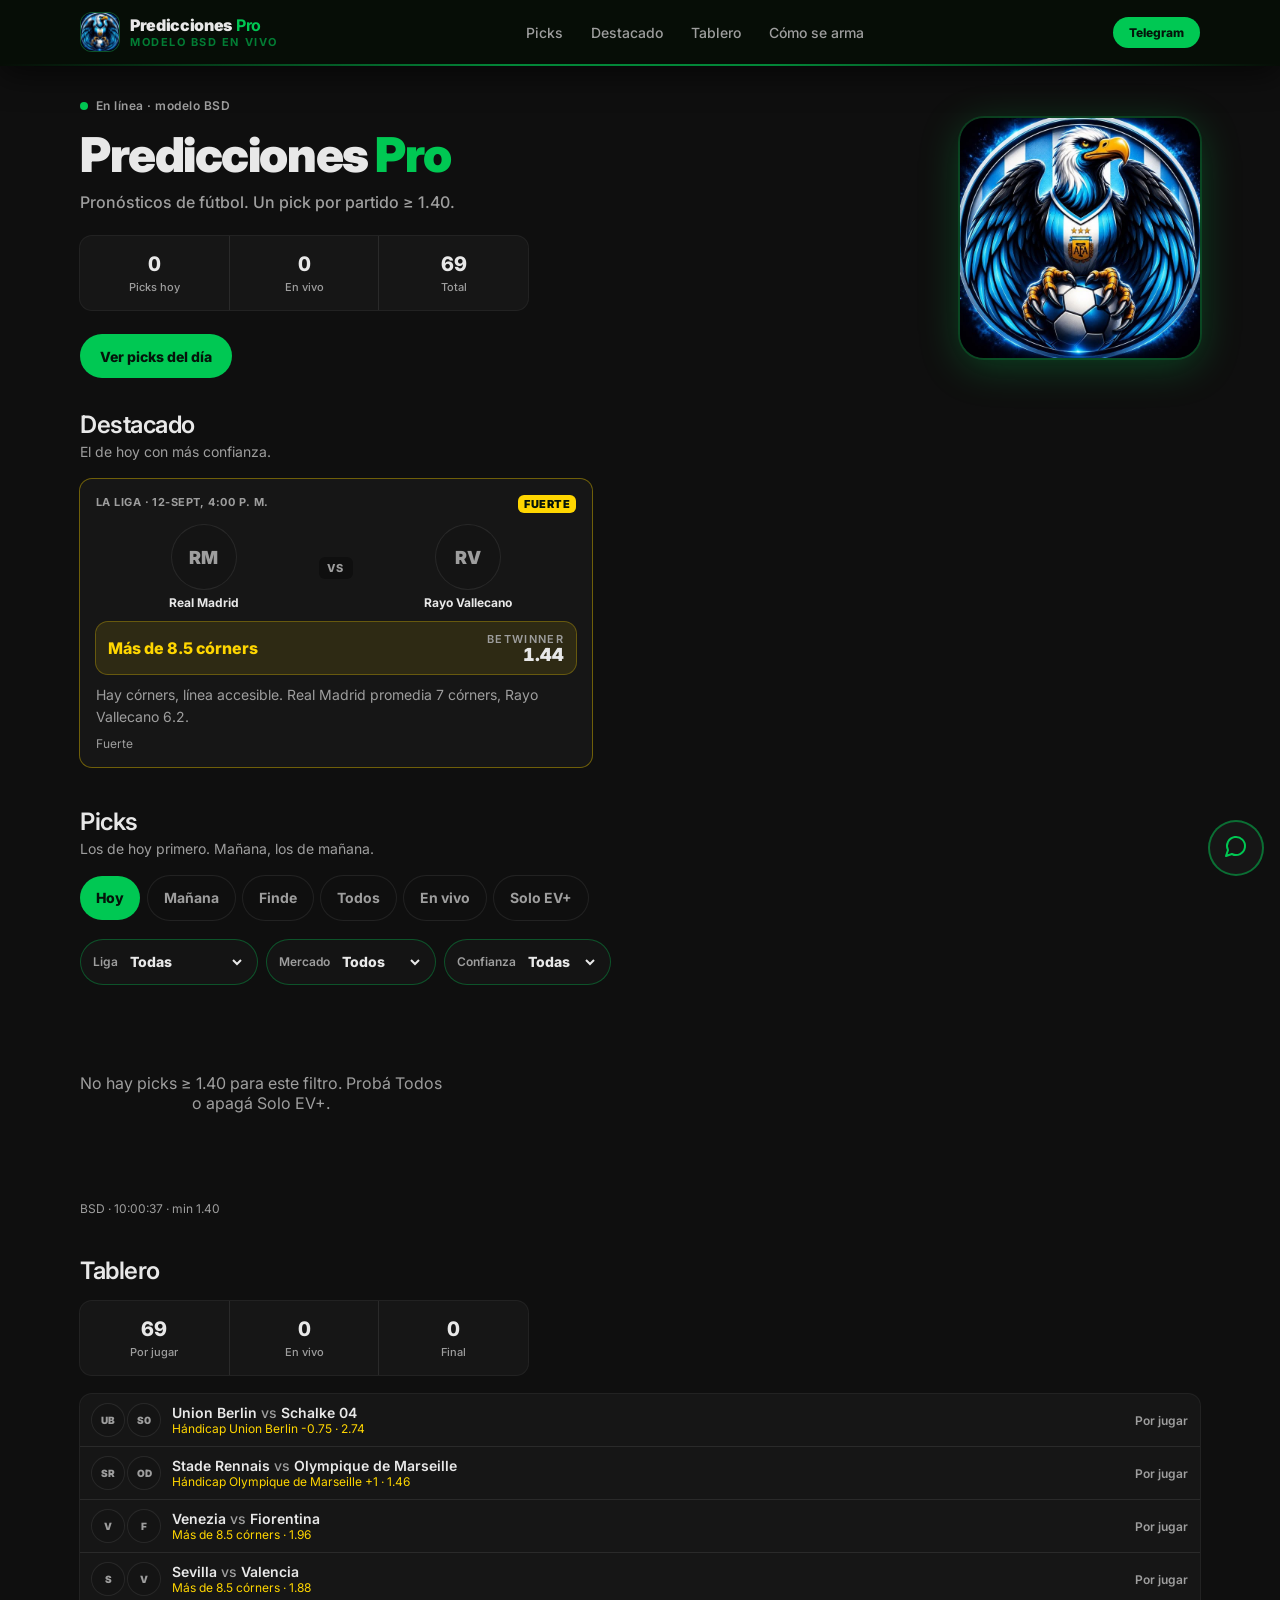
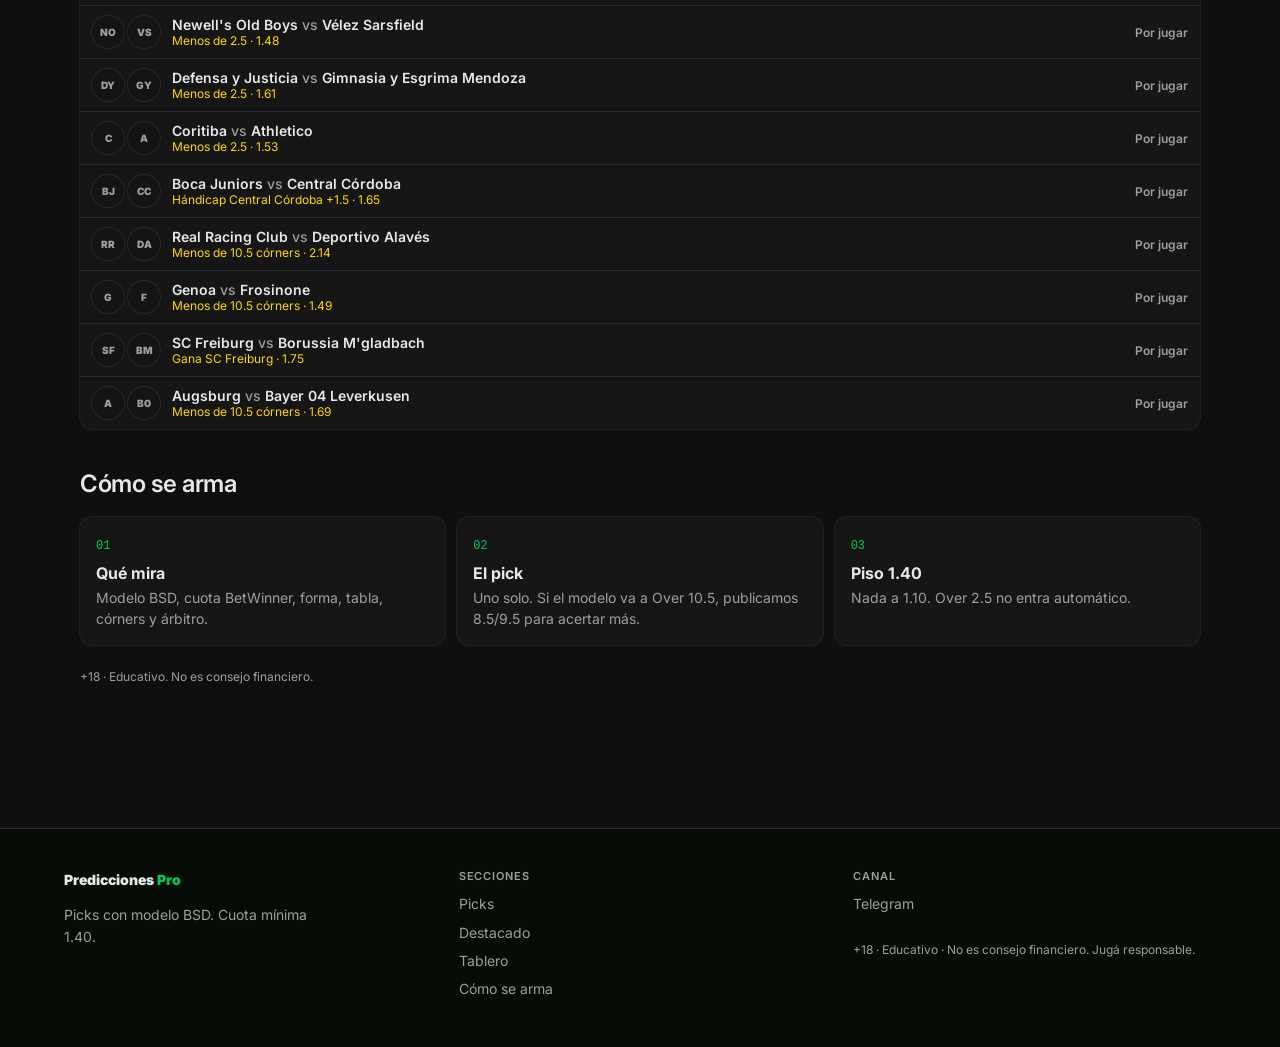
==== commit 5e0a68fe: "Actualiza GitHub Pages con el tablero de hoy. Snapshot estático: picks del 11/9, destacado Boca, cuo" ====
--- a/docs/index.html
+++ b/docs/index.html
@@ -187,7 +187,7 @@
   <div class="hero-copy">
     <p class="live"><span class="dot"></span> En línea · modelo BSD</p>
     <h1>Predicciones<span> Pro</span></h1>
-    <p class="sub">Pronósticos de fútbol. Un pick por partido.</p>
+    <p class="sub">Pronósticos de fútbol. Un pick por partido ≥ 1.40.</p>
     <div class="stats">
       <div class="stat"><strong id="st-hoy">-</strong><small>Picks hoy</small></div>
       <div class="stat"><strong id="st-live">-</strong><small>En vivo</small></div>
@@ -201,13 +201,13 @@
 <div class="page">
   <section class="sec feat" id="destacado">
     <h2>Destacado</h2>
-    <p class="hint">El de más confianza entre los que todavía no se juegan.</p>
+    <p class="hint">El de hoy con más confianza.</p>
     <div id="feat" style="margin-top:1.2rem"></div>
   </section>
 
   <section class="sec" id="picks">
     <h2>Picks</h2>
-    <p class="hint">Tocá un partido para ver el análisis.</p>
+    <p class="hint">Los de hoy primero. Mañana, los de mañana.</p>
     <div class="filters" id="days">
       <button class="chip on" data-day="hoy" type="button">Hoy</button>
       <button class="chip" data-day="manana" type="button">Mañana</button>
@@ -240,6 +240,8 @@
           <option value="1x2">1X2</option>
           <option value="btts">BTTS</option>
           <option value="ou">Goles</option>
+          <option value="ah">Hándicap</option>
+          <option value="corners">Córners</option>
         </select>
       </label>
       <label class="sel"><span>Confianza</span>
@@ -268,9 +270,9 @@
   <section class="sec" id="como">
     <h2>Cómo se arma</h2>
     <div class="steps">
-      <div class="step"><p class="n">01</p><h3>Modelo BSD</h3><p>1X2, xG, BTTS y goles. Un mercado por partido.</p></div>
-      <div class="step"><p class="n">02</p><h3>Cuota</h3><p>EV = modelo × cuota − 1. Se publica el mercado más limpio ≥ 1.50.</p></div>
-      <div class="step"><p class="n">03</p><h3>Regla 1.50</h3><p>Nada de favoritos a 1.10. Over 2.5 no entra automático.</p></div>
+      <div class="step"><p class="n">01</p><h3>Qué mira</h3><p>Modelo BSD, cuota BetWinner, forma, tabla, córners y árbitro.</p></div>
+      <div class="step"><p class="n">02</p><h3>El pick</h3><p>Uno solo. Si el modelo va a Over 10.5, publicamos 8.5/9.5 para acertar más.</p></div>
+      <div class="step"><p class="n">03</p><h3>Piso 1.40</h3><p>Nada a 1.10. Over 2.5 no entra automático.</p></div>
     </div>
     <p class="stamp">+18 · Educativo. No es consejo financiero.</p>
   </section>
@@ -280,7 +282,7 @@
   <div class="fg">
     <div>
       <p class="t">Predicciones<span style="color:var(--primary)"> Pro</span></p>
-      <p style="margin-top:12px;max-width:16rem">Picks con modelo BSD. Cuota mínima 1.50.</p>
+      <p style="margin-top:12px;max-width:16rem">Picks con modelo BSD. Cuota mínima 1.40.</p>
     </div>
     <div>
       <h4>Secciones</h4>
@@ -305,12 +307,12 @@
 <div class="chat" id="chat">
   <div class="chat-h"><span>Asistente</span><button type="button" id="chatx" style="background:none;border:0;color:var(--muted);font-size:18px">✕</button></div>
   <div class="chat-b" id="chatb"><div class="msg bot">Asistente de picks. Preguntame por un partido o por qué se descartó un favorito corto.</div></div>
-  <div class="chat-f"><input id="chati" placeholder="Ej: Palmeiras o cuota 1.50"/><button type="button" id="chats">Enviar</button></div>
+  <div class="chat-f"><input id="chati" placeholder="Ej: Boca o cuota 1.40"/><button type="button" id="chats">Enviar</button></div>
 </div>
 
 <script>
-const PICKS = [{"id": "bsd-600963", "league": "Libertadores", "leagueKey": "lib", "kickoff": "2026-09-10T00:30:00Z", "status": "notstarted", "home": "Estudiantes de La Plata", "away": "Corinthians", "market": "Más de 1.5", "marketKey": "ou", "odds": 1.84, "impliedPct": 54.3, "modelPct": 52.5, "evPct": -3.4, "conf": 52, "pH": 0.39899999999999997, "pD": 0.35100000000000003, "pA": 0.249, "bullets": ["Modelo BSD dc-blend-v1: Estudiantes de La Plata 39.9% · Empate 35.1% · Corinthians 24.9%", "xG 1.28 – 0.75 (media 2.03) · marcador más probable 1-0", "BTTS 34.8% · Over 2.5 26.6% · Over 3.5 12.6%"], "analysis": "Más de 1.5 @ 1.84. Media de goles 2.03 y 1-0 como línea base. El libro está un poco más agresivo que el modelo; se publica porque es el mercado ≥ 1.50 más limpio.", "rejected": "Se descarta Over 2.5 no se publica por default (regla cuota mínima 1.50).", "homeCrest": "https://media.api-sports.io/football/teams/450.png", "awayCrest": "https://media.api-sports.io/football/teams/131.png", "homeScore": null, "awayScore": null, "minute": null}, {"id": "bsd-601149", "league": "Champions", "leagueKey": "ucl", "kickoff": "2026-09-10T16:45:00Z", "status": "notstarted", "home": "PSV Eindhoven", "away": "Shakhtar Donetsk", "market": "Más de 3.5", "marketKey": "ou", "odds": 2.11, "impliedPct": 47.4, "modelPct": 45.8, "evPct": -3.4, "conf": 66, "pH": 0.6629999999999999, "pD": 0.18899999999999997, "pA": 0.14800000000000002, "bullets": ["Modelo BSD dc-blend-v1: PSV Eindhoven 66.3% · Empate 18.9% · Shakhtar Donetsk 14.8%", "xG 2.51 – 1.15 (media 3.66) · marcador más probable 2-1", "BTTS 59.0% · Over 2.5 66.1% · Over 3.5 45.8%"], "analysis": "Más de 3.5 @ 2.11. Media de goles 3.66 y 2-1 como línea base. El libro está un poco más agresivo que el modelo; se publica porque es el mercado ≥ 1.50 más limpio.", "rejected": "Se descarta PSV Eindhoven @ 1.42 · Over 2.5 @ 1.42 (regla cuota mínima 1.50).", "homeCrest": "https://media.api-sports.io/football/teams/197.png", "awayCrest": "https://media.api-sports.io/football/teams/555.png", "homeScore": null, "awayScore": null, "minute": null}, {"id": "bsd-601109", "league": "Champions", "leagueKey": "ucl", "kickoff": "2026-09-10T16:45:00Z", "status": "notstarted", "home": "Fenerbahçe", "away": "AS Roma", "market": "Ambos marcan", "marketKey": "btts", "odds": 1.58, "impliedPct": 63.3, "modelPct": 58.9, "evPct": -6.9, "conf": 52, "pH": 0.294, "pD": 0.271, "pA": 0.435, "bullets": ["Modelo BSD dc-blend-v1: Fenerbahçe 29.4% · Empate 27.1% · AS Roma 43.5%", "xG 1.91 – 1.25 (media 3.16) · marcador más probable 1-1", "BTTS 58.9% · Over 2.5 55.1% · Over 3.5 34.4%"], "analysis": "Ambos marcan @ 1.58 con 58.9% del modelo (xG 3.16, 1-1). El libro está un poco más agresivo que el modelo; se publica porque es el mercado ≥ 1.50 más limpio.", "rejected": "Se descarta Over 2.5 no se publica por default (regla cuota mínima 1.50).", "homeCrest": "https://media.api-sports.io/football/teams/611.png", "awayCrest": "https://media.api-sports.io/football/teams/497.png", "homeScore": null, "awayScore": null, "minute": null}, {"id": "bsd-601062", "league": "Champions", "leagueKey": "ucl", "kickoff": "2026-09-10T19:00:00Z", "status": "notstarted", "home": "Manchester United", "away": "Sabah FK", "market": "Menos de 3.5", "marketKey": "ou", "odds": 2.22, "impliedPct": 45.0, "modelPct": 46.9, "evPct": 4.1, "conf": 91, "pH": 0.855, "pD": 0.10300000000000001, "pA": 0.043, "bullets": ["Modelo BSD dc-blend-v1: Manchester United 85.5% · Empate 10.3% · Sabah FK 4.3%", "xG 1.80 – 1.53 (media 3.33) · marcador más probable 1-1", "BTTS 49.0% · Over 2.5 75.3% · Over 3.5 53.1%"], "analysis": "Menos de 3.5 @ 2.22. Media de goles 3.33 y 1-1 como línea base. Edge chico, pero del lado correcto del precio.", "rejected": "Se descarta Manchester United @ 1.11 · Over 2.5 @ 1.24 (regla cuota mínima 1.50).", "homeCrest": "https://media.api-sports.io/football/teams/33.png", "awayCrest": "https://media.api-sports.io/football/teams/3563.png", "homeScore": null, "awayScore": null, "minute": null}, {"id": "bsd-601067", "league": "Champions", "leagueKey": "ucl", "kickoff": "2026-09-10T19:00:00Z", "status": "notstarted", "home": "Bayern München", "away": "Bodø/Glimt", "market": "Ambos marcan", "marketKey": "btts", "odds": 1.63, "impliedPct": 61.3, "modelPct": 57.9, "evPct": -5.6, "conf": 87, "pH": 0.865, "pD": 0.084, "pA": 0.051, "bullets": ["Modelo BSD dc-blend-v1: Bayern München 86.5% · Empate 8.4% · Bodø/Glimt 5.1%", "xG 2.40 – 1.39 (media 3.79) · marcador más probable 2-1", "BTTS 57.9% · Over 2.5 83.0% · Over 3.5 63.4%"], "analysis": "Ambos marcan @ 1.63 con 57.9% del modelo (xG 3.79, 2-1). El libro está un poco más agresivo que el modelo; se publica porque es el mercado ≥ 1.50 más limpio.", "rejected": "Se descarta Bayern München @ 1.10 · Over 2.5 @ 1.12 (regla cuota mínima 1.50).", "homeCrest": "https://media.api-sports.io/football/teams/157.png", "awayCrest": "https://media.api-sports.io/football/teams/737.png", "homeScore": null, "awayScore": null, "minute": null}, {"id": "bsd-601154", "league": "Champions", "leagueKey": "ucl", "kickoff": "2026-09-10T19:00:00Z", "status": "notstarted", "home": "Slavia Praha", "away": "RC Lens", "market": "Ambos marcan", "marketKey": "btts", "odds": 1.6, "impliedPct": 62.5, "modelPct": 58.5, "evPct": -6.4, "conf": 52, "pH": 0.374, "pD": 0.27399999999999997, "pA": 0.35200000000000004, "bullets": ["Modelo BSD dc-blend-v1: Slavia Praha 37.4% · Empate 27.4% · RC Lens 35.2%", "xG 1.39 – 1.89 (media 3.28) · marcador más probable 1-1", "BTTS 58.5% · Over 2.5 53.8% · Over 3.5 34.4%"], "analysis": "Ambos marcan @ 1.60 con 58.5% del modelo (xG 3.28, 1-1). El libro está un poco más agresivo que el modelo; se publica porque es el mercado ≥ 1.50 más limpio.", "rejected": "Se descarta Over 2.5 no se publica por default (regla cuota mínima 1.50).", "homeCrest": "https://media.api-sports.io/football/teams/560.png", "awayCrest": "https://media.api-sports.io/football/teams/116.png", "homeScore": null, "awayScore": null, "minute": null}, {"id": "bsd-601125", "league": "Champions", "leagueKey": "ucl", "kickoff": "2026-09-10T19:00:00Z", "status": "notstarted", "home": "Como", "away": "RB Leipzig", "market": "Menos de 3.5", "marketKey": "ou", "odds": 1.54, "impliedPct": 64.9, "modelPct": 60.8, "evPct": -6.4, "conf": 52, "pH": 0.508, "pD": 0.245, "pA": 0.247, "bullets": ["Modelo BSD dc-blend-v1: Como 50.8% · Empate 24.5% · RB Leipzig 24.7%", "xG 2.11 – 1.19 (media 3.30) · marcador más probable 2-1", "BTTS 60.8% · Over 2.5 60.0% · Over 3.5 39.2%"], "analysis": "Menos de 3.5 @ 1.54. Media de goles 3.30 y 2-1 como línea base. El libro está un poco más agresivo que el modelo; se publica porque es el mercado ≥ 1.50 más limpio.", "rejected": "Se descarta Over 2.5 no se publica por default (regla cuota mínima 1.50).", "homeCrest": "https://media.api-sports.io/football/teams/895.png", "awayCrest": "https://media.api-sports.io/football/teams/173.png", "homeScore": null, "awayScore": null, "minute": null}, {"id": "bsd-215509", "league": "Liga Portugal", "leagueKey": "por", "kickoff": "2026-09-10T19:15:00Z", "status": "notstarted", "home": "Estrela Amadora", "away": "Sporting Braga", "market": "Menos de 2.5", "marketKey": "ou", "odds": 1.83, "impliedPct": 54.6, "modelPct": 51.4, "evPct": -5.9, "conf": 55, "pH": 0.19699999999999998, "pD": 0.256, "pA": 0.547, "bullets": ["Modelo BSD dc-blend-v1: Estrela Amadora 19.7% · Empate 25.6% · Sporting Braga 54.7%", "xG 0.94 – 1.74 (media 2.68) · marcador más probable 0-1", "BTTS 49.7% · Over 2.5 48.6% · Over 3.5 27.7%"], "analysis": "Menos de 2.5 @ 1.83. Media de goles 2.68 y 0-1 como línea base. El libro está un poco más agresivo que el modelo; se publica porque es el mercado ≥ 1.50 más limpio.", "rejected": "Se descarta Over 2.5 no se publica por default (regla cuota mínima 1.50).", "homeCrest": "https://media.api-sports.io/football/teams/15130.png", "awayCrest": "https://media.api-sports.io/football/teams/217.png", "homeScore": null, "awayScore": null, "minute": null}, {"id": "bsd-600966", "league": "Sudamericana", "leagueKey": "suda", "kickoff": "2026-09-11T00:30:00Z", "status": "notstarted", "home": "Cienciano", "away": "Montevideo City Torque", "market": "Menos de 2.5", "marketKey": "ou", "odds": 1.98, "impliedPct": 50.5, "modelPct": 48.5, "evPct": -4.0, "conf": 60, "pH": 0.601, "pD": 0.23399999999999999, "pA": 0.166, "bullets": ["Modelo BSD dc-blend-v1: Cienciano 60.1% · Empate 23.4% · Montevideo City Torque 16.6%", "xG 1.22 – 1.05 (media 2.27) · marcador más probable 1-1", "BTTS 50.2% · Over 2.5 51.5% · Over 3.5 27.3%"], "analysis": "Menos de 2.5 @ 1.98. Media de goles 2.27 y 1-1 como línea base. El libro está un poco más agresivo que el modelo; se publica porque es el mercado ≥ 1.50 más limpio.", "rejected": "Se descarta Over 2.5 no se publica por default (regla cuota mínima 1.50).", "homeCrest": "https://media.api-sports.io/football/teams/2562.png", "awayCrest": "https://media.api-sports.io/football/teams/2474.png", "homeScore": null, "awayScore": null, "minute": null}, {"id": "bsd-601010", "league": "Libertadores", "leagueKey": "lib", "kickoff": "2026-09-11T00:30:00Z", "status": "notstarted", "home": "Independiente del Valle", "away": "Flamengo", "market": "Menos de 2.5", "marketKey": "ou", "odds": 1.59, "impliedPct": 62.9, "modelPct": 59.1, "evPct": -6.0, "conf": 52, "pH": 0.359, "pD": 0.304, "pA": 0.337, "bullets": ["Modelo BSD dc-blend-v1: Independiente del Valle 35.9% · Empate 30.4% · Flamengo 33.7%", "xG 1.18 – 1.13 (media 2.31) · marcador más probable 1-1", "BTTS 48.5% · Over 2.5 40.9% · Over 3.5 21.3%"], "analysis": "Menos de 2.5 @ 1.59. Media de goles 2.31 y 1-1 como línea base. El libro está un poco más agresivo que el modelo; se publica porque es el mercado ≥ 1.50 más limpio.", "rejected": "Se descarta Over 2.5 no se publica por default (regla cuota mínima 1.50).", "homeCrest": "https://media.api-sports.io/football/teams/1156.png", "awayCrest": "https://media.api-sports.io/football/teams/127.png", "homeScore": null, "awayScore": null, "minute": null}, {"id": "bsd-213687", "league": "Bundesliga", "leagueKey": "ger", "kickoff": "2026-09-11T18:30:00Z", "status": "notstarted", "home": "Union Berlin", "away": "Schalke 04", "market": "Menos de 3.5", "marketKey": "ou", "odds": 1.54, "impliedPct": 64.9, "modelPct": 61.5, "evPct": -5.3, "conf": 52, "pH": 0.415, "pD": 0.261, "pA": 0.324, "bullets": ["Modelo BSD dc-blend-v1: Union Berlin 41.5% · Empate 26.1% · Schalke 04 32.4%", "xG 1.89 – 1.28 (media 3.17) · marcador más probable 1-1", "BTTS 62.3% · Over 2.5 59.7% · Over 3.5 38.5%"], "analysis": "Menos de 3.5 @ 1.54. Media de goles 3.17 y 1-1 como línea base. El libro está un poco más agresivo que el modelo; se publica porque es el mercado ≥ 1.50 más limpio.", "rejected": "Se descarta Over 2.5 no se publica por default (regla cuota mínima 1.50).", "homeCrest": "https://media.api-sports.io/football/teams/182.png", "awayCrest": "https://media.api-sports.io/football/teams/174.png", "homeScore": null, "awayScore": null, "minute": null}, {"id": "bsd-210096", "league": "Serie A", "leagueKey": "ita", "kickoff": "2026-09-11T18:45:00Z", "status": "notstarted", "home": "Venezia", "away": "Fiorentina", "market": "Menos de 2.5", "marketKey": "ou", "odds": 2.02, "impliedPct": 49.5, "modelPct": 47.2, "evPct": -4.7, "conf": 52, "pH": 0.318, "pD": 0.281, "pA": 0.401, "bullets": ["Modelo BSD dc-blend-v1: Venezia 31.8% · Empate 28.1% · Fiorentina 40.1%", "xG 1.23 – 1.51 (media 2.74) · marcador más probable 1-1", "BTTS 57.3% · Over 2.5 52.8% · Over 3.5 31.1%"], "analysis": "Menos de 2.5 @ 2.02. Media de goles 2.74 y 1-1 como línea base. El libro está un poco más agresivo que el modelo; se publica porque es el mercado ≥ 1.50 más limpio.", "rejected": "Se descarta Over 2.5 no se publica por default (regla cuota mínima 1.50).", "homeCrest": "https://media.api-sports.io/football/teams/517.png", "awayCrest": "https://media.api-sports.io/football/teams/502.png", "homeScore": null, "awayScore": null, "minute": null}, {"id": "bsd-210472", "league": "Ligue 1", "leagueKey": "fra", "kickoff": "2026-09-11T18:45:00Z", "status": "notstarted", "home": "Stade Rennais", "away": "Olympique de Marseille", "market": "Menos de 3.5", "marketKey": "ou", "odds": 1.6, "impliedPct": 62.5, "modelPct": 59.3, "evPct": -5.1, "conf": 52, "pH": 0.44299999999999995, "pD": 0.249, "pA": 0.308, "bullets": ["Modelo BSD dc-blend-v1: Stade Rennais 44.3% · Empate 24.9% · Olympique de Marseille 30.8%", "xG 1.70 – 1.61 (media 3.31) · marcador más probable 1-1", "BTTS 63.5% · Over 2.5 61.5% · Over 3.5 40.7%"], "analysis": "Menos de 3.5 @ 1.60. Media de goles 3.31 y 1-1 como línea base. El libro está un poco más agresivo que el modelo; se publica porque es el mercado ≥ 1.50 más limpio.", "rejected": "Se descarta Over 2.5 no se publica por default (regla cuota mínima 1.50).", "homeCrest": "https://media.api-sports.io/football/teams/94.png", "awayCrest": "https://media.api-sports.io/football/teams/81.png", "homeScore": null, "awayScore": null, "minute": null}, {"id": "bsd-213568", "league": "La Liga", "leagueKey": "esp", "kickoff": "2026-09-11T19:00:00Z", "status": "notstarted", "home": "Sevilla", "away": "Valencia", "market": "Menos de 2.5", "marketKey": "ou", "odds": 1.6, "impliedPct": 62.5, "modelPct": 58.8, "evPct": -5.9, "conf": 52, "pH": 0.436, "pD": 0.298, "pA": 0.266, "bullets": ["Modelo BSD dc-blend-v1: Sevilla 43.6% · Empate 29.8% · Valencia 26.6%", "xG 1.43 – 1.19 (media 2.62) · marcador más probable 1-1", "BTTS 47.8% · Over 2.5 41.2% · Over 3.5 22.9%", "H2H 107 pj · media 2.38 goles · 39-24-44"], "analysis": "Menos de 2.5 @ 1.60. Media de goles 2.62 y 1-1 como línea base. El libro está un poco más agresivo que el modelo; se publica porque es el mercado ≥ 1.50 más limpio.", "rejected": "Se descarta Over 2.5 no se publica por default (regla cuota mínima 1.50).", "homeCrest": "https://media.api-sports.io/football/teams/536.png", "awayCrest": "https://media.api-sports.io/football/teams/532.png", "homeScore": null, "awayScore": null, "minute": null}, {"id": "bsd-223705", "league": "Liga Profesional", "leagueKey": "arg", "kickoff": "2026-09-11T20:00:00Z", "status": "notstarted", "home": "Newell's Old Boys", "away": "Vélez Sarsfield", "market": "Más de 1.5", "marketKey": "ou", "odds": 1.5, "impliedPct": 66.7, "modelPct": 62.5, "evPct": -6.2, "conf": 52, "pH": 0.353, "pD": 0.318, "pA": 0.33, "bullets": ["Modelo BSD dc-blend-v1: Newell's Old Boys 35.3% · Empate 31.8% · Vélez Sarsfield 33.0%", "xG 0.97 – 1.14 (media 2.11) · marcador más probable 1-1", "BTTS 44.3% · Over 2.5 36.3% · Over 3.5 18.2%", "H2H 26 pj · media 1.96 goles · 11-5-10"], "analysis": "Más de 1.5 @ 1.50. Media de goles 2.11 y 1-1 como línea base. El libro está un poco más agresivo que el modelo; se publica porque es el mercado ≥ 1.50 más limpio.", "rejected": "Se descarta Over 2.5 no se publica por default (regla cuota mínima 1.50).", "homeCrest": "https://media.api-sports.io/football/teams/457.png", "awayCrest": "https://media.api-sports.io/football/teams/438.png", "homeScore": null, "awayScore": null, "minute": null}, {"id": "bsd-223699", "league": "Liga Profesional", "leagueKey": "arg", "kickoff": "2026-09-11T22:15:00Z", "status": "notstarted", "home": "Defensa y Justicia", "away": "Gimnasia y Esgrima Mendoza", "market": "Menos de 2.5", "marketKey": "ou", "odds": 1.61, "impliedPct": 62.1, "modelPct": 58.1, "evPct": -6.5, "conf": 52, "pH": 0.42100000000000004, "pD": 0.289, "pA": 0.289, "bullets": ["Modelo BSD dc-blend-v1: Defensa y Justicia 42.1% · Empate 28.9% · Gimnasia y Esgrima Mendoza 28.9%", "xG 1.39 – 1.11 (media 2.50) · marcador más probable 1-1", "BTTS 48.2% · Over 2.5 41.9% · Over 3.5 22.2%"], "analysis": "Menos de 2.5 @ 1.61. Media de goles 2.50 y 1-1 como línea base. El libro está un poco más agresivo que el modelo; se publica porque es el mercado ≥ 1.50 más limpio.", "rejected": "Se descarta Over 2.5 no se publica por default (regla cuota mínima 1.50).", "homeCrest": "https://media.api-sports.io/football/teams/442.png", "awayCrest": "https://media.api-sports.io/football/teams/10620.png", "homeScore": null, "awayScore": null, "minute": null}, {"id": "bsd-7258", "league": "Brasileirão", "leagueKey": "bra", "kickoff": "2026-09-12T00:00:00Z", "status": "notstarted", "home": "Coritiba", "away": "Athletico", "market": "Menos de 2.5", "marketKey": "ou", "odds": 1.53, "impliedPct": 65.4, "modelPct": 60.7, "evPct": -7.1, "conf": 52, "pH": 0.34700000000000003, "pD": 0.306, "pA": 0.34700000000000003, "bullets": ["Modelo BSD dc-blend-v1: Coritiba 34.7% · Empate 30.6% · Athletico 34.7%", "xG 1.26 – 1.25 (media 2.51) · marcador más probable 1-1", "BTTS 47.1% · Over 2.5 39.3% · Over 3.5 21.9%", "H2H 32 pj · media 1.78 goles · 9-10-13"], "analysis": "Menos de 2.5 @ 1.53. Media de goles 2.51 y 1-1 como línea base. El libro está un poco más agresivo que el modelo; se publica porque es el mercado ≥ 1.50 más limpio.", "rejected": "Se descarta Over 2.5 no se publica por default (regla cuota mínima 1.50).", "homeCrest": "https://media.api-sports.io/football/teams/147.png", "awayCrest": "https://media.api-sports.io/football/teams/134.png", "homeScore": null, "awayScore": null, "minute": null}];
-const GENERATED = "2026-09-10T00:05:31.315480+00:00";
+const PICKS = [{"id":"bsd-213687","league":"Bundesliga","leagueKey":"ger","kickoff":"2026-09-11T18:30:00Z","status":"notstarted","home":"Union Berlin","away":"Schalke 04","market":"Hándicap Union Berlin -0.75","marketKey":"ah","odds":2.74,"evPct":21.5,"conf":52,"pH":0.41,"pD":0.266,"pA":0.324,"homeCrest":"https://media.api-sports.io/football/teams/182.png","awayCrest":"https://media.api-sports.io/football/teams/174.png","homeScore":null,"awayScore":null,"minute":null,"xgHome":1.88,"xgAway":1.28,"scoreline":"1-1","cornersAvgHome":4.5,"cornersAvgAway":5.4,"formHome":"LDWWD","formAway":"DLLDL","why":"Hay que darle metros a un lado. Union Berlin 15º, Schalke 04 14º."},{"id":"bsd-210472","league":"Ligue 1","leagueKey":"fra","kickoff":"2026-09-11T18:45:00Z","status":"notstarted","home":"Stade Rennais","away":"Olympique de Marseille","market":"Hándicap Olympique de Marseille +1","marketKey":"ah","odds":1.46,"evPct":6.6,"conf":53,"pH":0.467,"pD":0.248,"pA":0.285,"homeCrest":"https://media.api-sports.io/football/teams/94.png","awayCrest":"https://media.api-sports.io/football/teams/81.png","homeScore":null,"awayScore":null,"minute":null,"xgHome":1.7,"xgAway":1.61,"scoreline":"1-1","cornersAvgHome":4,"cornersAvgAway":5.8,"formHome":"WWDLW","formAway":"LLWWW","why":"Hay que darle metros a un lado. Stade Rennais 5º, Olympique de Marseille 10º."},{"id":"bsd-210096","league":"Serie A","leagueKey":"ita","kickoff":"2026-09-11T18:45:00Z","status":"notstarted","home":"Venezia","away":"Fiorentina","market":"Más de 8.5 córners","marketKey":"corners","odds":1.96,"evPct":6.4,"conf":52,"pH":0.316,"pD":0.275,"pA":0.409,"homeCrest":"https://media.api-sports.io/football/teams/517.png","awayCrest":"https://media.api-sports.io/football/teams/502.png","homeScore":null,"awayScore":null,"minute":null,"xgHome":1.23,"xgAway":1.51,"scoreline":"1-1","cornersAvgHome":4.4,"cornersAvgAway":4.2,"formHome":"LLLLL","formAway":"LLLDW","why":"Hay córners, línea accesible. Venezia promedia 4.4 córners, Fiorentina 4.2."},{"id":"bsd-213568","league":"La Liga","leagueKey":"esp","kickoff":"2026-09-11T19:00:00Z","status":"notstarted","home":"Sevilla","away":"Valencia","market":"Más de 8.5 córners","marketKey":"corners","odds":1.88,"evPct":5.8,"conf":52,"pH":0.465,"pD":0.292,"pA":0.243,"homeCrest":"https://media.api-sports.io/football/teams/536.png","awayCrest":"https://media.api-sports.io/football/teams/532.png","homeScore":null,"awayScore":null,"minute":null,"xgHome":1.43,"xgAway":1.19,"scoreline":"1-1","cornersAvgHome":2.6,"cornersAvgAway":3,"formHome":"DLWWL","formAway":"LLLDW","why":"Hay córners, línea accesible. Sevilla promedia 2.6 córners, Valencia 3."},{"id":"bsd-223705","league":"Liga Profesional","leagueKey":"arg","kickoff":"2026-09-11T20:00:00Z","status":"notstarted","home":"Newell's Old Boys","away":"Vélez Sarsfield","market":"Menos de 2.5","marketKey":"ou","odds":1.48,"evPct":-5.7,"conf":52,"pH":0.353,"pD":0.318,"pA":0.33,"homeCrest":"https://media.api-sports.io/football/teams/457.png","awayCrest":"https://media.api-sports.io/football/teams/438.png","homeScore":null,"awayScore":null,"minute":null,"xgHome":0.97,"xgAway":1.14,"scoreline":"1-1","cornersAvgHome":3.6,"cornersAvgAway":5.2,"formHome":"DDWWL","formAway":"WDDDD","why":"Partido trabado, para pocos goles. Media 2.1 goles."},{"id":"bsd-223699","league":"Liga Profesional","leagueKey":"arg","kickoff":"2026-09-11T22:15:00Z","status":"notstarted","home":"Defensa y Justicia","away":"Gimnasia y Esgrima Mendoza","market":"Menos de 2.5","marketKey":"ou","odds":1.61,"evPct":-6.5,"conf":52,"pH":0.42100000000000004,"pD":0.289,"pA":0.289,"homeCrest":"https://media.api-sports.io/football/teams/442.png","awayCrest":"https://media.api-sports.io/football/teams/10620.png","homeScore":null,"awayScore":null,"minute":null,"xgHome":1.39,"xgAway":1.11,"scoreline":"1-1","cornersAvgHome":4.4,"cornersAvgAway":3.8,"formHome":"LWWDW","formAway":"DWWWL","why":"Partido trabado, para pocos goles. Media 2.5 goles."},{"id":"bsd-7258","league":"Brasileirão","leagueKey":"bra","kickoff":"2026-09-12T00:00:00Z","status":"notstarted","home":"Coritiba","away":"Athletico","market":"Menos de 2.5","marketKey":"ou","odds":1.53,"evPct":-7.1,"conf":52,"pH":0.34700000000000003,"pD":0.306,"pA":0.34700000000000003,"homeCrest":"https://media.api-sports.io/football/teams/147.png","awayCrest":"https://media.api-sports.io/football/teams/134.png","homeScore":null,"awayScore":null,"minute":null,"xgHome":1.26,"xgAway":1.25,"scoreline":"1-1","cornersAvgHome":4.2,"cornersAvgAway":4.4,"formHome":"LWWDW","formAway":"LDWDW","why":"Partido trabado, para pocos goles. Media 2.5 goles."},{"id":"bsd-223696","league":"Liga Profesional","leagueKey":"arg","kickoff":"2026-09-12T00:30:00Z","status":"notstarted","home":"Boca Juniors","away":"Central Córdoba","market":"Hándicap Central Córdoba +1.5","marketKey":"ah","odds":1.65,"evPct":5.8,"conf":76,"pH":0.701,"pD":0.203,"pA":0.096,"homeCrest":"https://media.api-sports.io/football/teams/451.png","awayCrest":"https://media.api-sports.io/football/teams/1066.png","homeScore":null,"awayScore":null,"minute":null,"xgHome":1.68,"xgAway":0.61,"scoreline":"1-0","cornersAvgHome":5.4,"cornersAvgAway":6,"formHome":"DWDDD","formAway":"LDLLW","why":"Hay que darle metros a un lado. Boca Juniors 2º, Central Córdoba 14º."},{"id":"bsd-213566","league":"La Liga","leagueKey":"esp","kickoff":"2026-09-12T12:00:00Z","status":"notstarted","home":"Real Racing Club","away":"Deportivo Alavés","market":"Menos de 10.5 córners","marketKey":"corners","odds":2.14,"evPct":10.6,"conf":52,"pH":0.39299999999999996,"pD":0.26899999999999996,"pA":0.33799999999999997,"homeCrest":"https://media.api-sports.io/football/teams/4665.png","awayCrest":"https://media.api-sports.io/football/teams/542.png","homeScore":null,"awayScore":null,"minute":null,"xgHome":1.82,"xgAway":1.25,"scoreline":"1-1","cornersAvgHome":5.8,"cornersAvgAway":5.4,"formHome":"LWLDL","formAway":"WWDWL","why":"Hay córners, línea accesible. Real Racing Club promedia 5.8 córners, Deportivo Alavés 5.4."},{"id":"bsd-210089","league":"Serie A","leagueKey":"ita","kickoff":"2026-09-12T13:00:00Z","status":"notstarted","home":"Genoa","away":"Frosinone","market":"Menos de 10.5 córners","marketKey":"corners","odds":1.49,"evPct":-3.1,"conf":52,"pH":0.444,"pD":0.282,"pA":0.27399999999999997,"homeCrest":"https://media.api-sports.io/football/teams/495.png","awayCrest":"https://media.api-sports.io/football/teams/512.png","homeScore":null,"awayScore":null,"minute":null,"xgHome":1.24,"xgAway":1.33,"scoreline":"1-1","cornersAvgHome":5.4,"cornersAvgAway":4.4,"formHome":"LLLLL","formAway":"WWLLW","why":"Hay córners, línea accesible. Genoa promedia 5.4 córners, Frosinone 4.4."},{"id":"bsd-213692","league":"Bundesliga","leagueKey":"ger","kickoff":"2026-09-12T13:30:00Z","status":"notstarted","home":"SC Freiburg","away":"Borussia M'gladbach","market":"Gana SC Freiburg","marketKey":"1x2","odds":1.75,"evPct":-2.9,"conf":56,"pH":0.555,"pD":0.23199999999999998,"pA":0.213,"homeCrest":"https://media.api-sports.io/football/teams/160.png","awayCrest":"https://media.api-sports.io/football/teams/9368.png","homeScore":null,"awayScore":null,"minute":null,"xgHome":2,"xgAway":1.24,"scoreline":"1-1","cornersAvgHome":6.8,"cornersAvgAway":7.6,"formHome":"WWWLD","formAway":"LLWLW","why":"Gana SC Freiburg. Media 3.2 goles."},{"id":"bsd-213690","league":"Bundesliga","leagueKey":"ger","kickoff":"2026-09-12T13:30:00Z","status":"notstarted","home":"Augsburg","away":"Bayer 04 Leverkusen","market":"Menos de 10.5 córners","marketKey":"corners","odds":1.69,"evPct":-3.7,"conf":53,"pH":0.24,"pD":0.23,"pA":0.531,"homeCrest":"https://media.api-sports.io/football/teams/170.png","awayCrest":"https://media.api-sports.io/football/teams/168.png","homeScore":null,"awayScore":null,"minute":null,"xgHome":1.35,"xgAway":1.76,"scoreline":"1-1","cornersAvgHome":6.3,"cornersAvgAway":4.6,"formHome":"WWLWW","formAway":"WLDLW","why":"Hay córners, línea accesible. Augsburg promedia 6.3 córners, Bayer 04 Leverkusen 4.6."},{"id":"bsd-213689","league":"Bundesliga","leagueKey":"ger","kickoff":"2026-09-12T13:30:00Z","status":"notstarted","home":"Borussia Dortmund","away":"SC Paderborn 07","market":"Más de 8.5 córners","marketKey":"corners","odds":1.45,"evPct":-4.2,"conf":76,"pH":0.763,"pD":0.145,"pA":0.09300000000000001,"homeCrest":"https://media.api-sports.io/football/teams/165.png","awayCrest":"https://media.api-sports.io/football/teams/185.png","homeScore":null,"awayScore":null,"minute":null,"xgHome":2.01,"xgAway":1.07,"scoreline":"1-1","cornersAvgHome":7.4,"cornersAvgAway":6.3,"formHome":"WWWWL","formAway":"LDWDL","why":"Hay córners, línea accesible. Borussia Dortmund promedia 7.4 córners, SC Paderborn 07 6.3."},{"id":"bsd-213688","league":"Bundesliga","leagueKey":"ger","kickoff":"2026-09-12T13:30:00Z","status":"notstarted","home":"1. FSV Mainz 05","away":"Eintracht Frankfurt","market":"Gana 1. FSV Mainz 05","marketKey":"1x2","odds":2.03,"evPct":-4.4,"conf":52,"pH":0.47100000000000003,"pD":0.24600000000000002,"pA":0.28300000000000003,"homeCrest":"https://media.api-sports.io/football/teams/164.png","awayCrest":"https://media.api-sports.io/football/teams/169.png","homeScore":null,"awayScore":null,"minute":null,"xgHome":1.95,"xgAway":1.35,"scoreline":"1-1","cornersAvgHome":7,"cornersAvgAway":9,"formHome":"WDWLW","formAway":"LDDLL","why":"Gana 1. FSV Mainz 05. Media 3.3 goles."},{"id":"bsd-213694","league":"Bundesliga","leagueKey":"ger","kickoff":"2026-09-12T13:30:00Z","status":"notstarted","home":"TSG Hoffenheim","away":"VfB Stuttgart","market":"Más de 9.5 córners","marketKey":"corners","odds":1.59,"evPct":-6.3,"conf":52,"pH":0.408,"pD":0.237,"pA":0.355,"homeCrest":"https://media.api-sports.io/football/teams/167.png","awayCrest":"https://media.api-sports.io/football/teams/172.png","homeScore":null,"awayScore":null,"minute":null,"xgHome":1.75,"xgAway":1.83,"scoreline":"1-1","cornersAvgHome":8.4,"cornersAvgAway":5.4,"formHome":"LLLWD","formAway":"WLDWD","why":"Hay córners, línea accesible. TSG Hoffenheim promedia 8.4 córners, VfB Stuttgart 5.4."},{"id":"bsd-209569","league":"Premier League","leagueKey":"eng","kickoff":"2026-09-12T14:00:00Z","status":"notstarted","home":"Crystal Palace","away":"Ipswich Town","market":"Menos de 10.5 córners","marketKey":"corners","odds":1.54,"evPct":4.6,"conf":56,"pH":0.502,"pD":0.254,"pA":0.244,"homeCrest":"https://media.api-sports.io/football/teams/52.png","awayCrest":"https://media.api-sports.io/football/teams/57.png","homeScore":null,"awayScore":null,"minute":null,"xgHome":1.58,"xgAway":1.38,"scoreline":"1-1","cornersAvgHome":2.4,"cornersAvgAway":4.4,"formHome":"WLLLD","formAway":"LLWLL","why":"Hay córners, línea accesible. Crystal Palace promedia 2.4 córners, Ipswich Town 4.4."},{"id":"bsd-209565","league":"Premier League","leagueKey":"eng","kickoff":"2026-09-12T14:00:00Z","status":"notstarted","home":"Aston Villa","away":"Nottingham Forest","market":"Menos de 10.5 córners","marketKey":"corners","odds":1.59,"evPct":4,"conf":52,"pH":0.42100000000000004,"pD":0.278,"pA":0.301,"homeCrest":"https://media.api-sports.io/football/teams/66.png","awayCrest":"https://media.api-sports.io/football/teams/65.png","homeScore":null,"awayScore":null,"minute":null,"xgHome":1.55,"xgAway":1.13,"scoreline":"1-1","cornersAvgHome":3.2,"cornersAvgAway":3.4,"formHome":"DLLWW","formAway":"DDLDL","why":"Hay córners, línea accesible. Aston Villa promedia 3.2 córners, Nottingham Forest 3.4."},{"id":"bsd-209571","league":"Premier League","leagueKey":"eng","kickoff":"2026-09-12T14:00:00Z","status":"notstarted","home":"Liverpool FC","away":"Fulham","market":"Gana Liverpool FC","marketKey":"1x2","odds":1.49,"evPct":-2.4,"conf":66,"pH":0.655,"pD":0.192,"pA":0.153,"homeCrest":"https://media.api-sports.io/football/teams/40.png","awayCrest":"https://media.api-sports.io/football/teams/36.png","homeScore":null,"awayScore":null,"minute":null,"xgHome":1.85,"xgAway":1.04,"scoreline":"1-1","cornersAvgHome":4.6,"cornersAvgAway":7.2,"formHome":"WDDDL","formAway":"LLLWD","why":"Gana Liverpool FC. Media 2.9 goles."},{"id":"bsd-209567","league":"Premier League","leagueKey":"eng","kickoff":"2026-09-12T14:00:00Z","status":"notstarted","home":"Chelsea","away":"Hull City","market":"Más de 8.5 córners","marketKey":"corners","odds":1.56,"evPct":-2.5,"conf":77,"pH":0.768,"pD":0.152,"pA":0.08,"homeCrest":"https://media.api-sports.io/football/teams/49.png","awayCrest":"https://media.api-sports.io/football/teams/64.png","homeScore":null,"awayScore":null,"minute":null,"xgHome":2.02,"xgAway":1.11,"scoreline":"1-1","cornersAvgHome":4.6,"cornersAvgAway":4.4,"formHome":"LWWLW","formAway":"DWWLL","why":"Hay córners, línea accesible. Chelsea promedia 4.6 córners, Hull City 4.4."},{"id":"bsd-209566","league":"Premier League","leagueKey":"eng","kickoff":"2026-09-12T14:00:00Z","status":"notstarted","home":"Bournemouth","away":"Brentford","market":"Menos de 3.5","marketKey":"ou","odds":1.5,"evPct":-4.9,"conf":52,"pH":0.38299999999999995,"pD":0.266,"pA":0.35100000000000003,"homeCrest":"https://media.api-sports.io/football/teams/35.png","awayCrest":"https://media.api-sports.io/football/teams/55.png","homeScore":null,"awayScore":null,"minute":null,"xgHome":1.63,"xgAway":1.39,"scoreline":"1-1","cornersAvgHome":6.2,"cornersAvgAway":6,"formHome":"DDLDD","formAway":"DDWDD","why":"Partido trabado, para pocos goles. Media 3.0 goles."},{"id":"bsd-213564","league":"La Liga","leagueKey":"esp","kickoff":"2026-09-12T14:15:00Z","status":"notstarted","home":"Osasuna","away":"Espanyol","market":"Gana Osasuna","marketKey":"1x2","odds":2.18,"evPct":-3,"conf":52,"pH":0.445,"pD":0.292,"pA":0.263,"homeCrest":"https://media.api-sports.io/football/teams/727.png","awayCrest":"https://media.api-sports.io/football/teams/540.png","homeScore":null,"awayScore":null,"minute":null,"xgHome":1.58,"xgAway":1.11,"scoreline":"1-1","cornersAvgHome":3.5,"cornersAvgAway":1.2,"formHome":"LWWDL","formAway":"DLLWD","why":"Gana Osasuna. Media 2.7 goles."},{"id":"bsd-213428","league":"Liga Portugal","leagueKey":"por","kickoff":"2026-09-12T14:30:00Z","status":"notstarted","home":"CD Nacional","away":"Alverca","market":"Menos de 2.5","marketKey":"ou","odds":1.75,"evPct":-5.8,"conf":52,"pH":0.39,"pD":0.28600000000000003,"pA":0.325,"homeCrest":"https://media.api-sports.io/football/teams/1133.png","awayCrest":"https://media.api-sports.io/football/teams/4724.png","homeScore":null,"awayScore":null,"minute":null,"xgHome":1.36,"xgAway":1.3,"scoreline":"1-1","cornersAvgHome":3.6,"cornersAvgAway":5.4,"formHome":"LLLWD","formAway":"LDLDL","why":"Partido trabado, para pocos goles. Media 2.7 goles."},{"id":"bsd-210470","league":"Ligue 1","leagueKey":"fra","kickoff":"2026-09-12T15:15:00Z","status":"notstarted","home":"RC Strasbourg","away":"AS Monaco","market":"Gana AS Monaco","marketKey":"1x2","odds":2.23,"evPct":-2.8,"conf":52,"pH":0.309,"pD":0.255,"pA":0.436,"homeCrest":"https://media.api-sports.io/football/teams/95.png","awayCrest":"https://media.api-sports.io/football/teams/91.png","homeScore":null,"awayScore":null,"minute":null,"xgHome":1.77,"xgAway":1.49,"scoreline":"1-1","cornersAvgHome":2.8,"cornersAvgAway":3.6,"formHome":"WWLWW","formAway":"WWWLL","why":"Gana AS Monaco. Media 3.3 goles."},{"id":"bsd-210091","league":"Serie A","leagueKey":"ita","kickoff":"2026-09-12T16:00:00Z","status":"notstarted","home":"Lazio","away":"AC Milan","market":"Menos de 2.5","marketKey":"ou","odds":1.7,"evPct":-1.9,"conf":52,"pH":0.29,"pD":0.29600000000000004,"pA":0.413,"homeCrest":"https://media.api-sports.io/football/teams/487.png","awayCrest":"https://media.api-sports.io/football/teams/489.png","homeScore":null,"awayScore":null,"minute":null,"xgHome":1.12,"xgAway":1.31,"scoreline":"1-1","cornersAvgHome":5.8,"cornersAvgAway":2.2,"formHome":"WWWWL","formAway":"DWWLW","why":"Partido trabado, para pocos goles. Media 2.4 goles."},{"id":"bsd-209574","league":"Premier League","leagueKey":"eng","kickoff":"2026-09-12T16:30:00Z","status":"notstarted","home":"Tottenham Hotspur","away":"Everton","market":"Menos de 10.5 córners","marketKey":"corners","odds":1.83,"evPct":6,"conf":52,"pH":0.465,"pD":0.26899999999999996,"pA":0.266,"homeCrest":"https://media.api-sports.io/football/teams/47.png","awayCrest":"https://media.api-sports.io/football/teams/45.png","homeScore":null,"awayScore":null,"minute":null,"xgHome":1.48,"xgAway":1.21,"scoreline":"1-1","cornersAvgHome":7,"cornersAvgAway":5.8,"formHome":"DLLWL","formAway":"DDWLL","why":"Hay córners, línea accesible. Tottenham Hotspur promedia 7 córners, Everton 5.8."},{"id":"bsd-213560","league":"La Liga","leagueKey":"esp","kickoff":"2026-09-12T16:30:00Z","status":"notstarted","home":"Athletic Club","away":"Elche","market":"Gana Athletic Club","marketKey":"1x2","odds":1.45,"evPct":-2.8,"conf":67,"pH":0.67,"pD":0.198,"pA":0.132,"homeCrest":"https://media.api-sports.io/football/teams/13975.png","awayCrest":"https://media.api-sports.io/football/teams/797.png","homeScore":null,"awayScore":null,"minute":null,"xgHome":1.67,"xgAway":1.04,"scoreline":"1-1","cornersAvgHome":5.8,"cornersAvgAway":5.6,"formHome":"WWLLL","formAway":"LLLDD","why":"Gana Athletic Club. Media 2.7 goles."},{"id":"bsd-213686","league":"Bundesliga","leagueKey":"ger","kickoff":"2026-09-12T16:30:00Z","status":"notstarted","home":"Köln","away":"SV Werder Bremen","market":"Más de 9.5 córners","marketKey":"corners","odds":1.65,"evPct":-9.7,"conf":52,"pH":0.45299999999999996,"pD":0.254,"pA":0.292,"homeCrest":"https://media.api-sports.io/football/teams/192.png","awayCrest":"https://media.api-sports.io/football/teams/162.png","homeScore":null,"awayScore":null,"minute":null,"xgHome":1.77,"xgAway":1.37,"scoreline":"1-1","cornersAvgHome":5.5,"cornersAvgAway":5.2,"formHome":"LWLLD","formAway":"WLLLL","why":"Hay córners, línea accesible. Köln promedia 5.5 córners, SV Werder Bremen 5.2."},{"id":"bsd-213422","league":"Liga Portugal","leagueKey":"por","kickoff":"2026-09-12T17:00:00Z","status":"notstarted","home":"Casa Pia","away":"Porto","market":"Más de 8.5 córners","marketKey":"corners","odds":1.73,"evPct":3.3,"conf":78,"pH":0.08199999999999999,"pD":0.168,"pA":0.7490000000000001,"homeCrest":"https://media.api-sports.io/football/teams/4716.png","awayCrest":"https://media.api-sports.io/football/teams/212.png","homeScore":null,"awayScore":null,"minute":null,"xgHome":0.7,"xgAway":1.74,"scoreline":"0-1","cornersAvgHome":4,"cornersAvgAway":6,"formHome":"DLLLL","formAway":"WWWWW","why":"Hay córners, línea accesible. Casa Pia promedia 4 córners, Porto 6."},{"id":"bsd-223701","league":"Liga Profesional","leagueKey":"arg","kickoff":"2026-09-12T17:45:00Z","status":"notstarted","home":"Estudiantes de La Plata","away":"Club Atlético Platense","market":"Menos de 2.5","marketKey":"ou","odds":1.48,"evPct":-5.6,"conf":55,"pH":0.5529999999999999,"pD":0.287,"pA":0.16,"homeCrest":"https://media.api-sports.io/football/teams/450.png","awayCrest":"https://media.api-sports.io/football/teams/1064.png","homeScore":null,"awayScore":null,"minute":null,"xgHome":1.34,"xgAway":0.68,"scoreline":"1-0","cornersAvgHome":3.6,"cornersAvgAway":5.6,"formHome":"LDLWL","formAway":"DLWDW","why":"Partido trabado, para pocos goles. Media 2.0 goles."},{"id":"bsd-223703","league":"Liga Profesional","leagueKey":"arg","kickoff":"2026-09-12T17:45:00Z","status":"notstarted","home":"Independiente Rivadavia","away":"Aldosivi","market":"Gana Independiente Rivadavia","marketKey":"1x2","odds":1.45,"evPct":-6.6,"conf":64,"pH":0.644,"pD":0.24600000000000002,"pA":0.11,"homeCrest":"https://media.api-sports.io/football/teams/473.png","awayCrest":"https://media.api-sports.io/football/teams/463.png","homeScore":null,"awayScore":null,"minute":null,"xgHome":1.85,"xgAway":0.66,"scoreline":"1-0","cornersAvgHome":3.4,"cornersAvgAway":4.8,"formHome":"LWDLW","formAway":"WLLDL","why":"Gana Independiente Rivadavia. Media 2.5 goles."},{"id":"bsd-210465","league":"Ligue 1","leagueKey":"fra","kickoff":"2026-09-12T18:45:00Z","status":"notstarted","home":"Le Havre","away":"Angers","market":"Más de 8.5 córners","marketKey":"corners","odds":1.63,"evPct":2.5,"conf":52,"pH":0.379,"pD":0.294,"pA":0.327,"homeCrest":"https://media.api-sports.io/football/teams/111.png","awayCrest":"https://media.api-sports.io/football/teams/77.png","homeScore":null,"awayScore":null,"minute":null,"xgHome":1.46,"xgAway":1.19,"scoreline":"1-1","cornersAvgHome":5.4,"cornersAvgAway":8,"formHome":"LDLWL","formAway":"LWLDD","why":"Hay córners, línea accesible. Le Havre promedia 5.4 córners, Angers 8."},{"id":"bsd-210464","league":"Ligue 1","leagueKey":"fra","kickoff":"2026-09-12T18:45:00Z","status":"notstarted","home":"Auxerre","away":"Nice","market":"Menos de 2.5","marketKey":"ou","odds":1.94,"evPct":-1.3,"conf":52,"pH":0.371,"pD":0.28300000000000003,"pA":0.345,"homeCrest":"https://media.api-sports.io/football/teams/108.png","awayCrest":"https://media.api-sports.io/football/teams/84.png","homeScore":null,"awayScore":null,"minute":null,"xgHome":1.53,"xgAway":1.31,"scoreline":"1-1","cornersAvgHome":5,"cornersAvgAway":4.6,"formHome":"LLLWW","formAway":"DLDWD","why":"Partido trabado, para pocos goles. Media 2.8 goles."},{"id":"bsd-210087","league":"Serie A","leagueKey":"ita","kickoff":"2026-09-12T18:45:00Z","status":"notstarted","home":"Atalanta","away":"Cagliari","market":"Menos de 10.5 córners","marketKey":"corners","odds":1.45,"evPct":-3.9,"conf":60,"pH":0.602,"pD":0.23600000000000002,"pA":0.162,"homeCrest":"https://media.api-sports.io/football/teams/499.png","awayCrest":"https://media.api-sports.io/football/teams/490.png","homeScore":null,"awayScore":null,"minute":null,"xgHome":1.72,"xgAway":0.92,"scoreline":"1-0","cornersAvgHome":3,"cornersAvgAway":5.2,"formHome":"LWWDL","formAway":"WLWWW","why":"Hay córners, línea accesible. Atalanta promedia 3 córners, Cagliari 5.2."},{"id":"bsd-210469","league":"Ligue 1","leagueKey":"fra","kickoff":"2026-09-12T18:45:00Z","status":"notstarted","home":"Paris FC","away":"Olympique Lyonnais","market":"Menos de 10.5 córners","marketKey":"corners","odds":1.62,"evPct":-5.4,"conf":52,"pH":0.36200000000000004,"pD":0.263,"pA":0.375,"homeCrest":"https://media.api-sports.io/football/teams/114.png","awayCrest":"https://media.api-sports.io/football/teams/80.png","homeScore":null,"awayScore":null,"minute":null,"xgHome":1.52,"xgAway":1.47,"scoreline":"1-1","cornersAvgHome":3.4,"cornersAvgAway":4.8,"formHome":"WWDWL","formAway":"WDWLL","why":"Hay córners, línea accesible. Paris FC promedia 3.4 córners, Olympique Lyonnais 4.8."},{"id":"bsd-210468","league":"Ligue 1","leagueKey":"fra","kickoff":"2026-09-12T18:45:00Z","status":"notstarted","home":"Lorient","away":"Toulouse","market":"Menos de 10.5 córners","marketKey":"corners","odds":1.45,"evPct":-6,"conf":52,"pH":0.365,"pD":0.287,"pA":0.348,"homeCrest":"https://media.api-sports.io/football/teams/97.png","awayCrest":"https://media.api-sports.io/football/teams/96.png","homeScore":null,"awayScore":null,"minute":null,"xgHome":1.81,"xgAway":1.19,"scoreline":"1-1","cornersAvgHome":2,"cornersAvgAway":3.8,"formHome":"WLDLW","formAway":"LDLWW","why":"Hay córners, línea accesible. Lorient promedia 2 córners, Toulouse 3.8."},{"id":"bsd-213565","league":"La Liga","leagueKey":"esp","kickoff":"2026-09-12T19:00:00Z","status":"notstarted","home":"Real Madrid","away":"Rayo Vallecano","market":"Más de 8.5 córners","marketKey":"corners","odds":1.44,"evPct":4.5,"conf":91,"pH":0.847,"pD":0.102,"pA":0.051,"homeCrest":"https://media.api-sports.io/football/teams/541.png","awayCrest":"https://media.api-sports.io/football/teams/728.png","homeScore":null,"awayScore":null,"minute":null,"xgHome":2.11,"xgAway":0.94,"scoreline":"2-0","cornersAvgHome":7,"cornersAvgAway":6.2,"formHome":"LWWWW","formAway":"WLDLW","why":"Hay córners, línea accesible. Real Madrid promedia 7 córners, Rayo Vallecano 6.2."},{"id":"bsd-209573","league":"Premier League","leagueKey":"eng","kickoff":"2026-09-12T19:00:00Z","status":"notstarted","home":"Sunderland","away":"Arsenal","market":"Gana Arsenal","marketKey":"1x2","odds":1.53,"evPct":-2.2,"conf":64,"pH":0.134,"pD":0.22699999999999998,"pA":0.639,"homeCrest":"https://media.api-sports.io/football/teams/746.png","awayCrest":"https://media.api-sports.io/football/teams/42.png","homeScore":null,"awayScore":null,"minute":null,"xgHome":0.86,"xgAway":1.55,"scoreline":"0-1","cornersAvgHome":5.6,"cornersAvgAway":6.6,"formHome":"DWLWW","formAway":"WWWWW","why":"Gana Arsenal. Media 2.4 goles."},{"id":"bsd-7260","league":"Brasileirão","leagueKey":"bra","kickoff":"2026-09-12T19:00:00Z","status":"notstarted","home":"Grêmio","away":"Vasco da Gama","market":"Menos de 2.5","marketKey":"ou","odds":1.78,"evPct":-3.2,"conf":52,"pH":0.387,"pD":0.28800000000000003,"pA":0.325,"homeCrest":"https://media.api-sports.io/football/teams/130.png","awayCrest":"https://media.api-sports.io/football/teams/133.png","homeScore":null,"awayScore":null,"minute":null,"xgHome":1.45,"xgAway":1.19,"scoreline":"1-1","cornersAvgHome":3.4,"cornersAvgAway":5.2,"formHome":"LWLLW","formAway":"LWLLD","why":"Partido trabado, para pocos goles. Media 2.6 goles."},{"id":"bsd-7254","league":"Brasileirão","leagueKey":"bra","kickoff":"2026-09-12T19:00:00Z","status":"notstarted","home":"Atlético Mineiro","away":"Fluminense","market":"Menos de 2.5","marketKey":"ou","odds":1.61,"evPct":-6.1,"conf":52,"pH":0.42100000000000004,"pD":0.289,"pA":0.289,"homeCrest":"https://media.api-sports.io/football/teams/1062.png","awayCrest":"https://media.api-sports.io/football/teams/124.png","homeScore":null,"awayScore":null,"minute":null,"xgHome":1.3,"xgAway":1.05,"scoreline":"1-1","cornersAvgHome":3.8,"cornersAvgAway":5.2,"formHome":"LWDWD","formAway":"WDWWD","why":"Partido trabado, para pocos goles. Media 2.4 goles."},{"id":"bsd-213424","league":"Liga Portugal","leagueKey":"por","kickoff":"2026-09-12T19:30:00Z","status":"notstarted","home":"Académico Viseu FC","away":"Vitória SC","market":"Ambos marcan","marketKey":"btts","odds":1.91,"evPct":-4.3,"conf":52,"pH":0.29600000000000004,"pD":0.287,"pA":0.41700000000000004,"homeCrest":"https://media.api-sports.io/football/teams/238.png","awayCrest":"https://media.api-sports.io/football/teams/125.png","homeScore":null,"awayScore":null,"minute":null,"xgHome":1.48,"xgAway":1.09,"scoreline":"1-1","cornersAvgHome":2.6,"cornersAvgAway":5.8,"formHome":"WLDLD","formAway":"DLWLL","why":"Los dos llegan al arco. Pinta 1-1."},{"id":"bsd-7257","league":"Brasileirão","leagueKey":"bra","kickoff":"2026-09-12T20:00:00Z","status":"notstarted","home":"Chapecoense","away":"Internacional","market":"Menos de 2.5","marketKey":"ou","odds":1.8,"evPct":-5.5,"conf":52,"pH":0.285,"pD":0.285,"pA":0.43,"homeCrest":"https://media.api-sports.io/football/teams/132.png","awayCrest":"https://media.api-sports.io/football/teams/129.png","homeScore":null,"awayScore":null,"minute":null,"xgHome":1.35,"xgAway":1.33,"scoreline":"1-1","cornersAvgHome":5,"cornersAvgAway":7.2,"formHome":"WLWDL","formAway":"LLDDD","why":"Partido trabado, para pocos goles. Media 2.7 goles."},{"id":"bsd-223694","league":"Liga Profesional","leagueKey":"arg","kickoff":"2026-09-12T20:30:00Z","status":"notstarted","home":"Atlético Tucumán","away":"River Plate","market":"Gana River Plate","marketKey":"1x2","odds":1.91,"evPct":-8.7,"conf":52,"pH":0.217,"pD":0.304,"pA":0.478,"homeCrest":"https://media.api-sports.io/football/teams/455.png","awayCrest":"https://media.api-sports.io/football/teams/435.png","homeScore":null,"awayScore":null,"minute":null,"xgHome":0.96,"xgAway":1.22,"scoreline":"0-1","cornersAvgHome":7.6,"cornersAvgAway":3.2,"formHome":"WDDWL","formAway":"WWDWL","why":"Gana River Plate. Media 2.2 goles."},{"id":"bsd-7262","league":"Brasileirão","leagueKey":"bra","kickoff":"2026-09-12T21:30:00Z","status":"notstarted","home":"Palmeiras","away":"São Paulo","market":"Gana Palmeiras","marketKey":"1x2","odds":1.7,"evPct":-4.5,"conf":56,"pH":0.562,"pD":0.252,"pA":0.18600000000000003,"homeCrest":"https://media.api-sports.io/football/teams/121.png","awayCrest":"https://media.api-sports.io/football/teams/126.png","homeScore":null,"awayScore":null,"minute":null,"xgHome":1.78,"xgAway":0.73,"scoreline":"1-0","cornersAvgHome":6.4,"cornersAvgAway":6.8,"formHome":"DDWLD","formAway":"WWLDL","why":"Gana Palmeiras. Media 2.5 goles."},{"id":"bsd-223698","league":"Liga Profesional","leagueKey":"arg","kickoff":"2026-09-12T23:00:00Z","status":"notstarted","home":"CA Talleres","away":"Club Atlético Unión de Santa Fe","market":"Menos de 2.5","marketKey":"ou","odds":1.53,"evPct":-6.7,"conf":52,"pH":0.43799999999999994,"pD":0.307,"pA":0.256,"homeCrest":"https://media.api-sports.io/football/teams/456.png","awayCrest":"https://media.api-sports.io/football/teams/441.png","homeScore":null,"awayScore":null,"minute":null,"xgHome":1.2,"xgAway":1.09,"scoreline":"1-1","cornersAvgHome":3.2,"cornersAvgAway":3.4,"formHome":"LDDLL","formAway":"WWWLL","why":"Partido trabado, para pocos goles. Media 2.3 goles."},{"id":"bsd-7256","league":"Brasileirão","leagueKey":"bra","kickoff":"2026-09-12T23:30:00Z","status":"notstarted","home":"Botafogo","away":"Red Bull Bragantino","market":"Menos de 2.5","marketKey":"ou","odds":1.8,"evPct":-5.5,"conf":52,"pH":0.43,"pD":0.28,"pA":0.289,"homeCrest":"https://media.api-sports.io/football/teams/120.png","awayCrest":"https://media.api-sports.io/football/teams/119.png","homeScore":null,"awayScore":null,"minute":null,"xgHome":1.65,"xgAway":1.05,"scoreline":"1-1","cornersAvgHome":6.2,"cornersAvgAway":8,"formHome":"DLLLD","formAway":"LLWDL","why":"Partido trabado, para pocos goles. Media 2.7 goles."},{"id":"bsd-7263","league":"Brasileirão","leagueKey":"bra","kickoff":"2026-09-13T00:00:00Z","status":"notstarted","home":"Santos","away":"Cruzeiro","market":"Menos de 2.5","marketKey":"ou","odds":1.88,"evPct":-4.1,"conf":52,"pH":0.34,"pD":0.282,"pA":0.37799999999999995,"homeCrest":"https://media.api-sports.io/football/teams/128.png","awayCrest":"https://media.api-sports.io/football/teams/135.png","homeScore":null,"awayScore":null,"minute":null,"xgHome":1.46,"xgAway":1.12,"scoreline":"1-1","cornersAvgHome":3.8,"cornersAvgAway":3.8,"formHome":"WWDWL","formAway":"WLWWW","why":"Partido trabado, para pocos goles. Media 2.6 goles."},{"id":"bsd-213561","league":"La Liga","leagueKey":"esp","kickoff":"2026-09-13T12:00:00Z","status":"notstarted","home":"Celta Vigo","away":"Málaga CF","market":"Más de 8.5 córners","marketKey":"corners","odds":1.87,"evPct":2.3,"conf":58,"pH":0.55,"pD":0.259,"pA":0.191,"homeCrest":"https://media.api-sports.io/football/teams/538.png","awayCrest":"https://media.api-sports.io/football/teams/535.png","homeScore":null,"awayScore":null,"minute":null,"xgHome":1.51,"xgAway":1.28,"scoreline":"1-1","cornersAvgHome":3.8,"cornersAvgAway":4.8,"formHome":"DDLLD","formAway":"DLDLL","why":"Hay córners, línea accesible. Celta Vigo promedia 3.8 córners, Málaga CF 4.8."},{"id":"bsd-210092","league":"Serie A","leagueKey":"ita","kickoff":"2026-09-13T13:00:00Z","status":"notstarted","home":"Lecce","away":"Monza","market":"Más de 8.5 córners","marketKey":"corners","odds":1.93,"evPct":9.2,"conf":52,"pH":0.366,"pD":0.301,"pA":0.332,"homeCrest":"https://media.api-sports.io/football/teams/867.png","awayCrest":"https://media.api-sports.io/football/teams/1579.png","homeScore":null,"awayScore":null,"minute":null,"xgHome":1.04,"xgAway":1.21,"scoreline":"1-1","cornersAvgHome":4.8,"cornersAvgAway":4.4,"formHome":"LLWWW","formAway":"DLLLL","why":"Hay córners, línea accesible. Lecce promedia 4.8 córners, Monza 4.4."},{"id":"bsd-209568","league":"Premier League","leagueKey":"eng","kickoff":"2026-09-13T13:00:00Z","status":"notstarted","home":"Coventry City","away":"Brighton & Hove Albion","market":"Menos de 10.5 córners","marketKey":"corners","odds":1.56,"evPct":2.2,"conf":53,"pH":0.239,"pD":0.256,"pA":0.504,"homeCrest":"https://media.api-sports.io/football/teams/1346.png","awayCrest":"https://media.api-sports.io/football/teams/51.png","homeScore":null,"awayScore":null,"minute":null,"xgHome":1.76,"xgAway":1.27,"scoreline":"1-1","cornersAvgHome":3.6,"cornersAvgAway":7.4,"formHome":"LLLDL","formAway":"DLWLL","why":"Hay córners, línea accesible. Coventry City promedia 3.6 córners, Brighton & Hove Albion 7.4."},{"id":"bsd-210467","league":"Ligue 1","leagueKey":"fra","kickoff":"2026-09-13T13:00:00Z","status":"notstarted","home":"Lille","away":"Troyes","market":"Gana Lille","marketKey":"1x2","odds":1.45,"evPct":-2.4,"conf":67,"pH":0.6729999999999999,"pD":0.198,"pA":0.129,"homeCrest":"https://media.api-sports.io/football/teams/79.png","awayCrest":"https://media.api-sports.io/football/teams/110.png","homeScore":null,"awayScore":null,"minute":null,"xgHome":1.5,"xgAway":1.3,"scoreline":"1-1","cornersAvgHome":3.4,"cornersAvgAway":5.8,"formHome":"WDWLW","formAway":"LWDDL","why":"Gana Lille. Media 2.8 goles."},{"id":"bsd-213691","league":"Bundesliga","leagueKey":"ger","kickoff":"2026-09-13T13:30:00Z","status":"notstarted","home":"RB Leipzig","away":"Hamburger SV","market":"Menos de 10.5 córners","marketKey":"corners","odds":1.7,"evPct":1.7,"conf":72,"pH":0.693,"pD":0.18,"pA":0.127,"homeCrest":"https://media.api-sports.io/football/teams/173.png","awayCrest":"https://media.api-sports.io/football/teams/171.png","homeScore":null,"awayScore":null,"minute":null,"xgHome":2.34,"xgAway":1.05,"scoreline":"2-1","cornersAvgHome":6.6,"cornersAvgAway":2.5,"formHome":"LWLWL","formAway":"LLDWW","why":"Hay córners, línea accesible. RB Leipzig promedia 6.6 córners, Hamburger SV 2.5."},{"id":"bsd-213563","league":"La Liga","leagueKey":"esp","kickoff":"2026-09-13T14:15:00Z","status":"notstarted","home":"Levante UD","away":"Barcelona","market":"Más de 8.5 córners","marketKey":"corners","odds":1.69,"evPct":8.2,"conf":87,"pH":0.069,"pD":0.11599999999999999,"pA":0.815,"homeCrest":"https://media.api-sports.io/football/teams/539.png","awayCrest":"https://media.api-sports.io/football/teams/529.png","homeScore":null,"awayScore":null,"minute":null,"xgHome":1.24,"xgAway":2.04,"scoreline":"1-1","cornersAvgHome":3.5,"cornersAvgAway":6,"formHome":"DWDLL","formAway":"WWWWL","why":"Hay córners, línea accesible. Levante UD promedia 3.5 córners, Barcelona 6."},{"id":"bsd-210466","league":"Ligue 1","leagueKey":"fra","kickoff":"2026-09-13T15:15:00Z","status":"notstarted","home":"Le Mans","away":"RC Lens","market":"Menos de 10.5 córners","marketKey":"corners","odds":1.64,"evPct":-7.7,"conf":57,"pH":0.195,"pD":0.231,"pA":0.574,"homeCrest":"https://media.api-sports.io/football/teams/1298.png","awayCrest":"https://media.api-sports.io/football/teams/116.png","homeScore":null,"awayScore":null,"minute":null,"xgHome":1.67,"xgAway":1.47,"scoreline":"1-1","cornersAvgHome":3,"cornersAvgAway":6,"formHome":"DLDLW","formAway":"LLWWL","why":"Hay córners, línea accesible. Le Mans promedia 3 córners, RC Lens 6."},{"id":"bsd-209572","league":"Premier League","leagueKey":"eng","kickoff":"2026-09-13T15:30:00Z","status":"notstarted","home":"Manchester United","away":"Manchester City","market":"Menos de 10.5 córners","marketKey":"corners","odds":1.66,"evPct":4.9,"conf":52,"pH":0.309,"pD":0.248,"pA":0.444,"homeCrest":"https://media.api-sports.io/football/teams/33.png","awayCrest":"https://media.api-sports.io/football/teams/50.png","homeScore":null,"awayScore":null,"minute":null,"xgHome":1.33,"xgAway":1.62,"scoreline":"1-1","cornersAvgHome":5.6,"cornersAvgAway":5.2,"formHome":"DWLWW","formAway":"WWWLD","why":"Hay córners, línea accesible. Manchester United promedia 5.6 córners, Manchester City 5.2."},{"id":"bsd-213693","league":"Bundesliga","leagueKey":"ger","kickoff":"2026-09-13T15:30:00Z","status":"notstarted","home":"SV 07 Elversberg","away":"Bayern München","market":"Menos de 10.5 córners","marketKey":"corners","odds":1.63,"evPct":1.5,"conf":84,"pH":0.075,"pD":0.115,"pA":0.81,"homeCrest":"https://media.api-sports.io/football/teams/1660.png","awayCrest":"https://media.api-sports.io/football/teams/157.png","homeScore":null,"awayScore":null,"minute":null,"xgHome":1.4,"xgAway":2.5,"scoreline":"1-2","cornersAvgHome":4.6,"cornersAvgAway":7.6,"formHome":"WWLD","formAway":"DWWWD","why":"Hay córners, línea accesible. SV 07 Elversberg promedia 4.6 córners, Bayern München 7.6."},{"id":"bsd-210093","league":"Serie A","leagueKey":"ita","kickoff":"2026-09-13T16:00:00Z","status":"notstarted","home":"Napoli","away":"Bologna","market":"Menos de 10.5 córners","marketKey":"corners","odds":1.4,"evPct":-8.2,"conf":53,"pH":0.534,"pD":0.266,"pA":0.2,"homeCrest":"https://media.api-sports.io/football/teams/492.png","awayCrest":"https://media.api-sports.io/football/teams/500.png","homeScore":null,"awayScore":null,"minute":null,"xgHome":1.4,"xgAway":1.11,"scoreline":"1-1","cornersAvgHome":3.4,"cornersAvgAway":5.5,"formHome":"LLWWW","formAway":"DLLDW","why":"Hay córners, línea accesible. Napoli promedia 3.4 córners, Bologna 5.5."},{"id":"bsd-213562","league":"La Liga","leagueKey":"esp","kickoff":"2026-09-13T16:30:00Z","status":"notstarted","home":"Getafe","away":"Deportivo de A Coruña","market":"Ambos marcan","marketKey":"btts","odds":2.38,"evPct":-4.6,"conf":52,"pH":0.40700000000000003,"pD":0.325,"pA":0.268,"homeCrest":"https://media.api-sports.io/football/teams/546.png","awayCrest":"https://media.api-sports.io/football/teams/544.png","homeScore":null,"awayScore":null,"minute":null,"xgHome":1.19,"xgAway":1.21,"scoreline":"1-1","cornersAvgHome":4.4,"cornersAvgAway":3.4,"formHome":"DLWLW","formAway":"WWDDL","why":"Los dos llegan al arco. Pinta 1-1."},{"id":"bsd-213420","league":"Liga Portugal","leagueKey":"por","kickoff":"2026-09-13T17:00:00Z","status":"notstarted","home":"Benfica","away":"Gil Vicente","market":"Menos de 3.5","marketKey":"ou","odds":1.68,"evPct":4,"conf":85,"pH":0.823,"pD":0.121,"pA":0.055999999999999994,"homeCrest":"https://media.api-sports.io/football/teams/211.png","awayCrest":"https://media.api-sports.io/football/teams/231.png","homeScore":null,"awayScore":null,"minute":null,"xgHome":1.95,"xgAway":0.73,"scoreline":"1-0","cornersAvgHome":7.4,"cornersAvgAway":4.5,"formHome":"WWWWD","formAway":"LDWWL","why":"Partido trabado, para pocos goles. Media 2.7 goles."},{"id":"bsd-213425","league":"Liga Portugal","leagueKey":"por","kickoff":"2026-09-13T17:00:00Z","status":"notstarted","home":"Arouca","away":"Santa Clara","market":"Menos de 2.5","marketKey":"ou","odds":1.66,"evPct":-2.7,"conf":52,"pH":0.359,"pD":0.3,"pA":0.341,"homeCrest":"https://media.api-sports.io/football/teams/240.png","awayCrest":"https://media.api-sports.io/football/teams/227.png","homeScore":null,"awayScore":null,"minute":null,"xgHome":1.17,"xgAway":1.19,"scoreline":"1-1","cornersAvgHome":2.6,"cornersAvgAway":3.8,"formHome":"DWLWW","formAway":"WDWWD","why":"Partido trabado, para pocos goles. Media 2.4 goles."},{"id":"bsd-223706","league":"Liga Profesional","leagueKey":"arg","kickoff":"2026-09-13T17:45:00Z","status":"notstarted","home":"Sarmiento","away":"Club Atlético Belgrano","market":"Menos de 2.5","marketKey":"ou","odds":1.48,"evPct":-5.9,"conf":52,"pH":0.287,"pD":0.322,"pA":0.391,"homeCrest":"https://media.api-sports.io/football/teams/474.png","awayCrest":null,"homeScore":null,"awayScore":null,"minute":null,"xgHome":1.12,"xgAway":1.04,"scoreline":"1-1","cornersAvgHome":4.2,"cornersAvgAway":4.4,"formHome":"WLWWW","formAway":"DDLWW","why":"Partido trabado, para pocos goles. Media 2.2 goles."},{"id":"bsd-223707","league":"Liga Profesional","leagueKey":"arg","kickoff":"2026-09-13T17:45:00Z","status":"notstarted","home":"Tigre","away":"Rosario Central","market":"Menos de 2.5","marketKey":"ou","odds":1.5,"evPct":-5.9,"conf":52,"pH":0.324,"pD":0.332,"pA":0.344,"homeCrest":"https://media.api-sports.io/football/teams/464.png","awayCrest":"https://media.api-sports.io/football/teams/437.png","homeScore":null,"awayScore":null,"minute":null,"xgHome":1.05,"xgAway":0.95,"scoreline":"1-0","cornersAvgHome":4.2,"cornersAvgAway":7.8,"formHome":"LDWDW","formAway":"DLDWW","why":"Partido trabado, para pocos goles. Media 2.0 goles."},{"id":"bsd-210094","league":"Serie A","leagueKey":"ita","kickoff":"2026-09-13T18:45:00Z","status":"notstarted","home":"Sassuolo","away":"Juventus","market":"Más de 8.5 córners","marketKey":"corners","odds":1.66,"evPct":0.4,"conf":61,"pH":0.182,"pD":0.24100000000000002,"pA":0.578,"homeCrest":"https://media.api-sports.io/football/teams/488.png","awayCrest":"https://media.api-sports.io/football/teams/496.png","homeScore":null,"awayScore":null,"minute":null,"xgHome":0.98,"xgAway":1.54,"scoreline":"1-1","cornersAvgHome":5,"cornersAvgAway":10.3,"formHome":"DWLLL","formAway":"DWWDL","why":"Hay córners, línea accesible. Sassuolo promedia 5 córners, Juventus 10.3."},{"id":"bsd-210471","league":"Ligue 1","leagueKey":"fra","kickoff":"2026-09-13T18:45:00Z","status":"notstarted","home":"Stade Brestois","away":"Paris Saint-Germain","market":"Menos de 10.5 córners","marketKey":"corners","odds":1.48,"evPct":-4.2,"conf":73,"pH":0.106,"pD":0.163,"pA":0.731,"homeCrest":null,"awayCrest":"https://media.api-sports.io/football/teams/85.png","homeScore":null,"awayScore":null,"minute":null,"xgHome":1.13,"xgAway":2.1,"scoreline":"1-2","cornersAvgHome":5.4,"cornersAvgAway":5.6,"formHome":"WDDDL","formAway":"LDDLW","why":"Hay córners, línea accesible. Stade Brestois promedia 5.4 córners, Paris Saint-Germain 5.6."},{"id":"bsd-213567","league":"La Liga","leagueKey":"esp","kickoff":"2026-09-13T19:00:00Z","status":"notstarted","home":"Real Sociedad","away":"Atlético Madrid","market":"Más de 8.5 córners","marketKey":"corners","odds":1.47,"evPct":-3.7,"conf":52,"pH":0.332,"pD":0.26899999999999996,"pA":0.39899999999999997,"homeCrest":"https://media.api-sports.io/football/teams/548.png","awayCrest":"https://media.api-sports.io/football/teams/530.png","homeScore":null,"awayScore":null,"minute":null,"xgHome":1.52,"xgAway":1.43,"scoreline":"1-1","cornersAvgHome":7.4,"cornersAvgAway":5.2,"formHome":"WDWLL","formAway":"LWDWL","why":"Hay córners, línea accesible. Real Sociedad promedia 7.4 córners, Atlético Madrid 5.2."},{"id":"bsd-7261","league":"Brasileirão","leagueKey":"bra","kickoff":"2026-09-13T19:00:00Z","status":"notstarted","home":"Mirassol","away":"Vitória","market":"Menos de 2.5","marketKey":"ou","odds":1.85,"evPct":-4.7,"conf":54,"pH":0.541,"pD":0.264,"pA":0.195,"homeCrest":null,"awayCrest":"https://media.api-sports.io/football/teams/125.png","homeScore":null,"awayScore":null,"minute":null,"xgHome":1.61,"xgAway":0.85,"scoreline":"1-0","cornersAvgHome":4.8,"cornersAvgAway":4.6,"formHome":"WLDDL","formAway":"WLLWL","why":"Partido trabado, para pocos goles. Media 2.5 goles."},{"id":"bsd-213421","league":"Liga Portugal","leagueKey":"por","kickoff":"2026-09-13T19:30:00Z","status":"notstarted","home":"Famalicão","away":"Sporting CP","market":"Gana Sporting CP","marketKey":"1x2","odds":1.57,"evPct":-4.9,"conf":61,"pH":0.172,"pD":0.222,"pA":0.606,"homeCrest":"https://media.api-sports.io/football/teams/242.png","awayCrest":"https://media.api-sports.io/football/teams/228.png","homeScore":null,"awayScore":null,"minute":null,"xgHome":0.98,"xgAway":1.53,"scoreline":"1-1","cornersAvgHome":6.2,"cornersAvgAway":4.8,"formHome":"DDLLD","formAway":"WWWWD","why":"Gana Sporting CP. Media 2.5 goles."},{"id":"bsd-223693","league":"Liga Profesional","leagueKey":"arg","kickoff":"2026-09-13T20:00:00Z","status":"notstarted","home":"Argentinos Juniors","away":"Gimnasia y Esgrima","market":"Menos de 2.5","marketKey":"ou","odds":1.65,"evPct":-5.5,"conf":55,"pH":0.547,"pD":0.278,"pA":0.175,"homeCrest":"https://media.api-sports.io/football/teams/439.png","awayCrest":null,"homeScore":null,"awayScore":null,"minute":null,"xgHome":1.51,"xgAway":0.77,"scoreline":"1-0","cornersAvgHome":6.6,"cornersAvgAway":3.6,"formHome":"DWDLW","formAway":"WWLLW","why":"Partido trabado, para pocos goles. Media 2.3 goles."},{"id":"bsd-7259","league":"Brasileirão","leagueKey":"bra","kickoff":"2026-09-13T20:30:00Z","status":"notstarted","home":"Flamengo","away":"Corinthians","market":"Gana Flamengo","marketKey":"1x2","odds":1.44,"evPct":-5.4,"conf":66,"pH":0.657,"pD":0.217,"pA":0.126,"homeCrest":"https://media.api-sports.io/football/teams/127.png","awayCrest":"https://media.api-sports.io/football/teams/131.png","homeScore":null,"awayScore":null,"minute":null,"xgHome":1.7,"xgAway":0.69,"scoreline":"1-0","cornersAvgHome":5.8,"cornersAvgAway":6.2,"formHome":"WWWLW","formAway":"LLLLW","why":"Gana Flamengo. Media 2.4 goles."},{"id":"bsd-223697","league":"Liga Profesional","leagueKey":"arg","kickoff":"2026-09-13T22:15:00Z","status":"notstarted","home":"CA Independiente","away":"San Lorenzo","market":"Menos de 2.5","marketKey":"ou","odds":1.4,"evPct":-5.8,"conf":52,"pH":0.47100000000000003,"pD":0.324,"pA":0.205,"homeCrest":null,"awayCrest":"https://media.api-sports.io/football/teams/434.png","homeScore":null,"awayScore":null,"minute":null,"xgHome":1.17,"xgAway":0.76,"scoreline":"1-0","cornersAvgHome":7.8,"cornersAvgAway":2.8,"formHome":"WLDWL","formAway":"WLDWL","why":"Partido trabado, para pocos goles. Media 1.9 goles."}];
+const GENERATED = "2026-09-11T10:00:37.746235+00:00";
 const TZ = "America/Argentina/Buenos_Aires";
 function ymd(iso){return new Date(iso).toLocaleDateString("en-CA",{timeZone:TZ});}
 function today(){return new Date().toLocaleDateString("en-CA",{timeZone:TZ});}
@@ -334,53 +336,34 @@
 }
 function live(p){return p.status && p.status!=="notstarted" && p.status!=="finished";}
 function phase(p){return p.status==="finished"?"done":(!p.status||p.status==="notstarted")?"pending":"live";}
-function confL(c){return c>=78?"Máxima":c>=72?"Alta":"Media";}
-function esc(t){
-  t=String(t==null?"":t);
-  return t.replace(/&/g,"&"+"amp;").replace(/</g,"&"+"lt;").replace(/>/g,"&"+"gt;").replace(/"/g,"&"+"quot;");
-}
-function initials(n){return n.split(/\s+/).filter(Boolean).slice(0,2).map(w=>w[0]).join("").toUpperCase();}
-function crest(name,src,size){
-  const cls=size||"";
-  const fb='<span class="esc-fb '+cls+'">'+esc(initials(name))+'</span>';
-  if(!src) return fb;
-  return '<img class="esc '+cls+'" src="'+esc(src)+'" alt="" onerror="this.style.display=\'none\';this.nextElementSibling.style.display=\'flex\'"/><span class="esc-fb '+cls+'" style="display:none">'+esc(initials(name))+'</span>';
-}
-function mid(p,big){
-  if(live(p) && p.homeScore!=null && p.awayScore!=null){
-    return '<div class="score live">'+p.homeScore+"–"+p.awayScore+"</div>";
-  }
-  return '<div class="vs">VS</div>';
+function confL(c){return c>=78?"Fuerte":c>=72?"Clara":"Jugada";}
+function whyOf(p){
+  if(p.why) return p.why;
+  const m=(p.market||"").toLowerCase();
+  if(m.indexOf("córner")>=0 && p.cornersAvgHome!=null) return "Hay córners, línea accesible. "+p.home+" promedia "+p.cornersAvgHome+" córners, "+p.away+" "+p.cornersAvgAway+".";
+  const media=((p.xgHome||0)+(p.xgAway||0)).toFixed(1);
+  if(m.indexOf("menos de")>=0) return "Partido trabado, para pocos goles. Media "+media+" goles.";
+  if(m.indexOf("ambos")>=0) return "Los dos llegan al arco. Media "+media+" goles.";
+  if(m.indexOf("hándicap")>=0) return "Hay que darle metros a un lado.";
+  return p.analysis||p.market;
 }
 function card(p, featured){
   const when = bucket(p.kickoff)==="hoy"?"Hoy":bucket(p.kickoff)==="manana"?"Mañana":"";
   const time = (when?when+" · ":"")+clock(p.kickoff);
   const liveTag = live(p)?'<span class="live-tag">En vivo'+(p.minute?" "+p.minute+"'":"")+"</span>":"";
   const max = p.conf>=78;
-  const ev = p.evPct!==0?'<span class="ev '+(p.evPct>0?"pos":"")+'">EV '+(p.evPct>0?"+":"")+p.evPct+"%</span>":"";
-  const share = "https://t.me/share/url?url="+encodeURIComponent(location.href)+"&text="+encodeURIComponent("Predicciones Pro · "+p.league+" | "+p.home+" vs "+p.away+" | "+p.market+" @ "+Number(p.odds).toFixed(2));
-  const bullets = (p.bullets||[]).slice(0,3).map(b=>"<li>"+esc(b)+"</li>").join("");
   const sz = featured?"lg":"";
   return '<article class="card '+(max?"max":"")+'">'
-    +'<button type="button" class="tog">'
-    +'<div class="meta"><span>'+esc(p.league)+" · "+esc(time)+'</span><span style="display:flex;gap:8px;align-items:center">'+(max?'<span class="maxb">MÁX</span>':"")+liveTag+"</span></div>"
+    +'<div class="meta"><span>'+esc(p.league)+" · "+esc(time)+'</span><span style="display:flex;gap:8px;align-items:center">'+(max?'<span class="maxb">Fuerte</span>':"")+liveTag+"</span></div>"
     +'<div class="match">'
     +'<div class="team">'+crest(p.home,p.homeCrest,sz)+'<span class="tname">'+esc(p.home)+"</span></div>"
     +'<div style="text-align:center">'+mid(p)+"</div>"
     +'<div class="team">'+crest(p.away,p.awayCrest,sz)+'<span class="tname">'+esc(p.away)+"</span></div>"
     +"</div>"
-    +'<div class="rec"><span class="mkt">'+esc(p.market)+'</span><span class="cuota"><small>cuota</small><b>'+Number(p.odds).toFixed(2)+"</b></span></div>"
-    +'<div class="foot"><span>'+esc(confL(p.conf))+ev+'</span><span class="more-lab">Ver análisis ▾</span></div>'
-    +"</button>"
-    +'<div class="more">'
-    +'<div class="nums"><div><span>Modelo</span><b style="color:var(--primary)">'+p.modelPct+'%</b></div><div><span>Implícita</span><b>'+p.impliedPct+'%</b></div><div><span>Confianza</span><b>'+p.conf+"</b></div></div>"
-    +'<div class="bar"><div class="bar-l"><span>1 '+Math.round(p.pH*100)+'%</span><span>X '+Math.round(p.pD*100)+'%</span><span>2 '+Math.round(p.pA*100)+'%</span></div>'
-    +'<div class="bar-g"><i style="width:'+(p.pH*100)+'%"></i><i style="width:'+(p.pD*100)+'%"></i><i style="width:'+(p.pA*100)+'%"></i></div></div>'
-    +'<ul class="bul">'+bullets+"</ul>"
-    +'<p class="why">'+esc(p.analysis)+"</p>"
-    +'<p class="rej">'+esc(p.rejected)+"</p>"
-    +'<a class="share" href="'+share+'" target="_blank" rel="noreferrer">Compartir en Telegram</a>'
-    +"</div></article>";
+    +'<div class="rec"><span class="mkt">'+esc(p.market)+'</span><span class="cuota"><small>BetWinner</small><b>'+Number(p.odds).toFixed(2)+"</b></span></div>"
+    +'<p class="why">'+esc(whyOf(p))+"</p>"
+    +'<div class="foot"><span>'+esc(confL(p.conf))+"</span></div>"
+    +"</article>";
 }
 
 let dayF="hoy", liveOnly=false, evOnly=false, lgF="all", mkF="all", cfF="all";
@@ -401,20 +384,13 @@
   });
 }
 function featured(){
-  const up=PICKS.filter(p=>p.status==="notstarted");
-  const pool=up.length?up:PICKS.slice();
+  const open=p=>p.status==="notstarted";
+  const hoy=PICKS.filter(p=>open(p)&&bucket(p.kickoff)==="hoy");
+  const man=PICKS.filter(p=>open(p)&&bucket(p.kickoff)==="manana");
+  const rest=PICKS.filter(open);
+  const pool=hoy.length?hoy:man.length?man:rest.length?rest:PICKS.slice();
   if(!pool.length) return null;
   return pool.slice().sort((a,b)=>b.conf-a.conf)[0];
-}
-function bindToggles(root){
-  root.querySelectorAll(".card .tog").forEach(btn=>{
-    btn.onclick=()=>{
-      const art=btn.closest(".card");
-      art.classList.toggle("open");
-      const lab=btn.querySelector(".more-lab");
-      if(lab) lab.textContent = art.classList.contains("open")?"Ocultar ▴":"Ver análisis ▾";
-    };
-  });
 }
 function render(){
   document.getElementById("st-hoy").textContent = PICKS.filter(p=>bucket(p.kickoff)==="hoy").length;
@@ -423,12 +399,10 @@
   const f=featured();
   const feat=document.getElementById("feat");
   feat.innerHTML = f?card(f,true):"";
-  bindToggles(feat);
-  const L=list();
+  const L=list().filter(p=>!f || p.id!==f.id);
   const grid=document.getElementById("grid");
-  grid.innerHTML = L.length?L.map(p=>card(p,false)).join(""):'<p class="empty">No hay picks ≥ 1.50 para este filtro. Probá Todos o apagá Solo EV+.</p>';
-  bindToggles(grid);
-  document.getElementById("stamp").textContent = "BSD · "+new Date(GENERATED).toLocaleTimeString("es-AR")+" · min 1.50";
+  grid.innerHTML = L.length?L.map(p=>card(p,false)).join(""):'<p class="empty">No hay picks ≥ 1.40 para este filtro. Probá Todos o apagá Solo EV+.</p>';
+  document.getElementById("stamp").textContent = "BSD · "+new Date(GENERATED).toLocaleTimeString("es-AR")+" · min 1.40";
 
   const pend=PICKS.filter(p=>phase(p)==="pending").length;
   const liv=PICKS.filter(p=>phase(p)==="live").length;
@@ -449,6 +423,23 @@
       +"</li>";
   }).join("");
 }
+function esc(t){
+  t=String(t==null?"":t);
+  return t.replace(/&/g,"&"+"amp;").replace(/</g,"&"+"lt;").replace(/>/g,"&"+"gt;").replace(/"/g,"&"+"quot;");
+}
+function initials(n){return n.split(/\s+/).filter(Boolean).slice(0,2).map(w=>w[0]).join("").toUpperCase();}
+function crest(name,src,size){
+  const cls=size||"";
+  const fb='<span class="esc-fb '+cls+'">'+esc(initials(name))+'</span>';
+  if(!src) return fb;
+  return '<img class="esc '+cls+'" src="'+esc(src)+'" alt="" onerror="this.style.display=\'none\';this.nextElementSibling.style.display=\'flex\'"/><span class="esc-fb '+cls+'" style="display:none">'+esc(initials(name))+'</span>';
+}
+function mid(p,big){
+  if(live(p) && p.homeScore!=null && p.awayScore!=null){
+    return '<div class="score live">'+p.homeScore+"–"+p.awayScore+"</div>";
+  }
+  return '<div class="vs">VS</div>';
+}
 document.querySelectorAll("#days [data-day]").forEach(ch=>{
   ch.onclick=()=>{
     document.querySelectorAll("#days [data-day]").forEach(x=>x.classList.remove("on"));
@@ -475,7 +466,7 @@
   if(/hoy|mejor|top|pick/.test(t)){
     return "Picks con más confianza:\n"+top.map(p=>"• "+p.home+" vs "+p.away+": "+p.market+" @ "+p.odds+" (EV "+(p.evPct>0?"+":"")+p.evPct+"%)").join("\n");
   }
-  if(/1\.50|cuota|mínim/.test(t)) return "Solo se publican mercados ≥ 1.50. Por eso no ves Bayern @ 1.10 o Palmeiras @ 1.25.";
+  if(/1\.40|1\.50|cuota|mínim/.test(t)) return "Solo se publican mercados ≥ 1.40. Por eso no ves Bayern @ 1.10.";
   for(const p of PICKS){
     if(t.indexOf(p.home.toLowerCase().slice(0,5))>=0 || t.indexOf(p.away.toLowerCase().slice(0,5))>=0){
       return p.home+" vs "+p.away+": "+p.market+" @ "+p.odds+". "+p.analysis;
